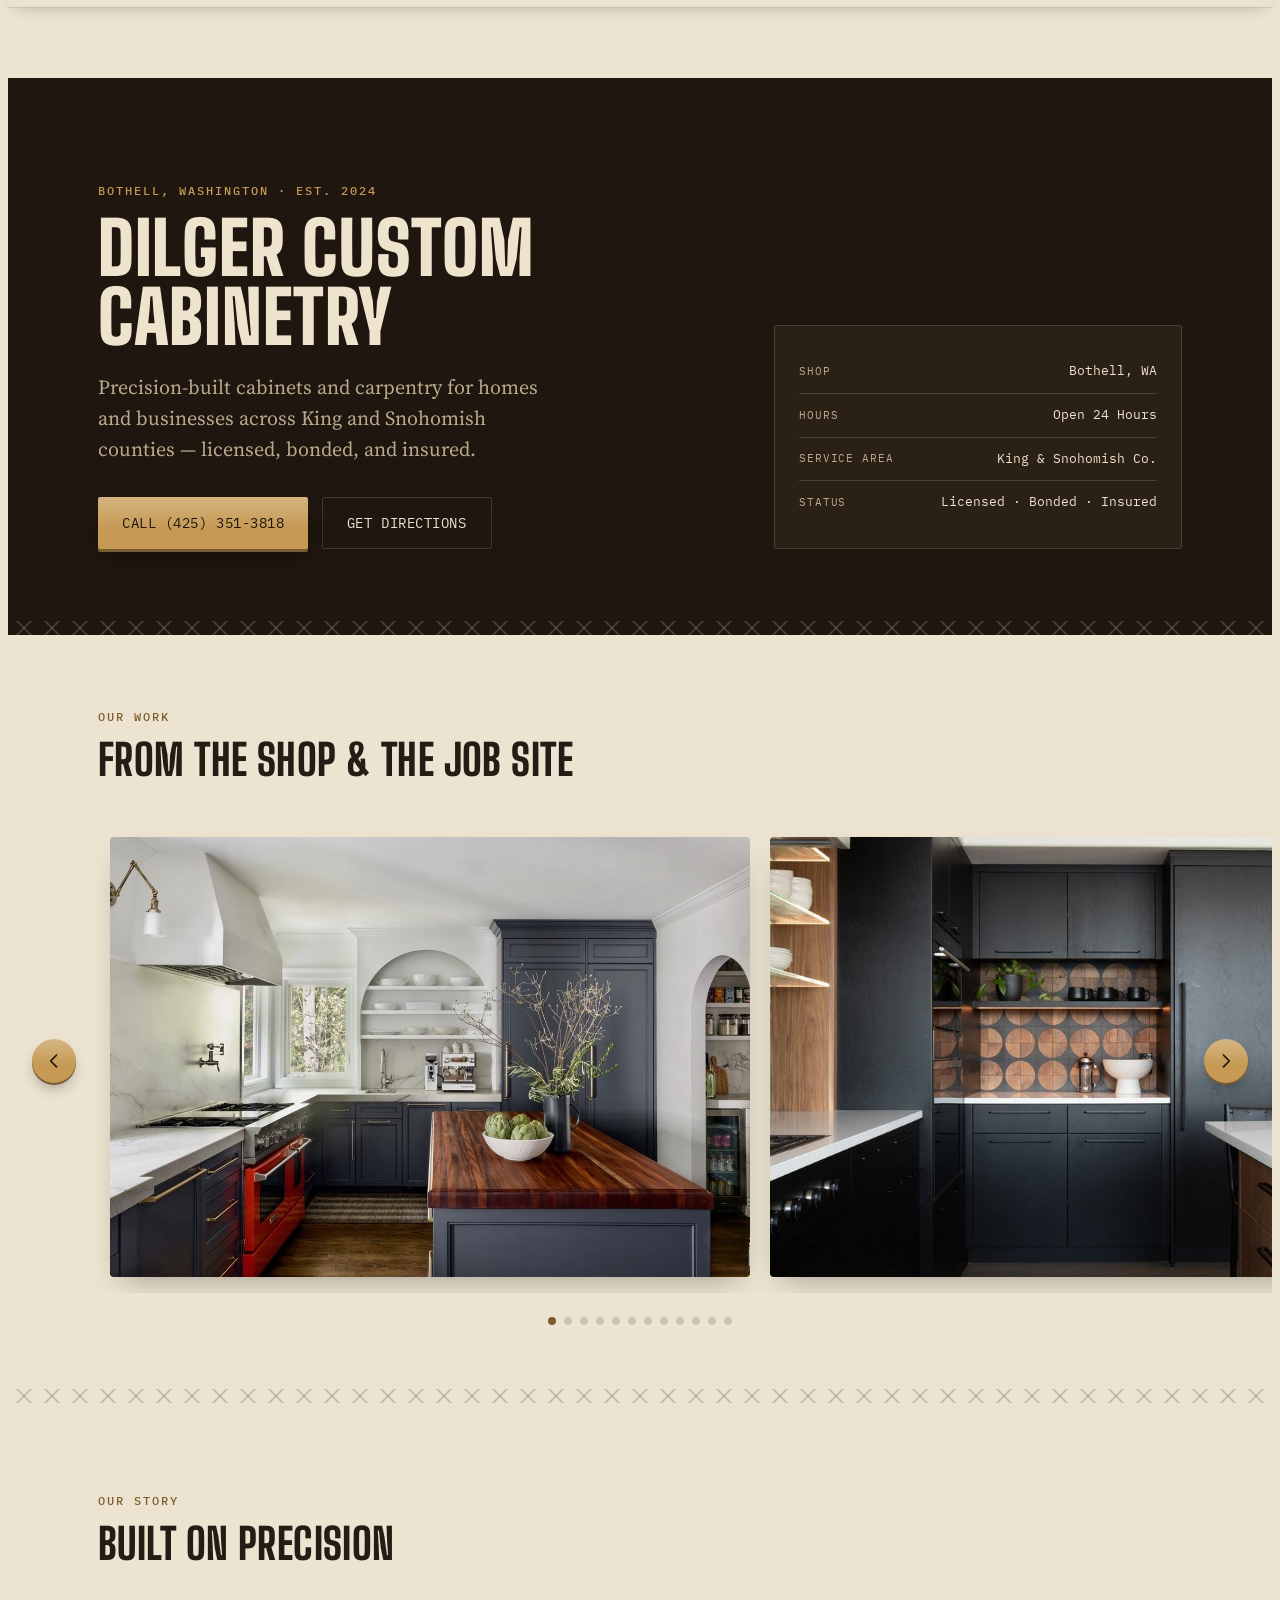
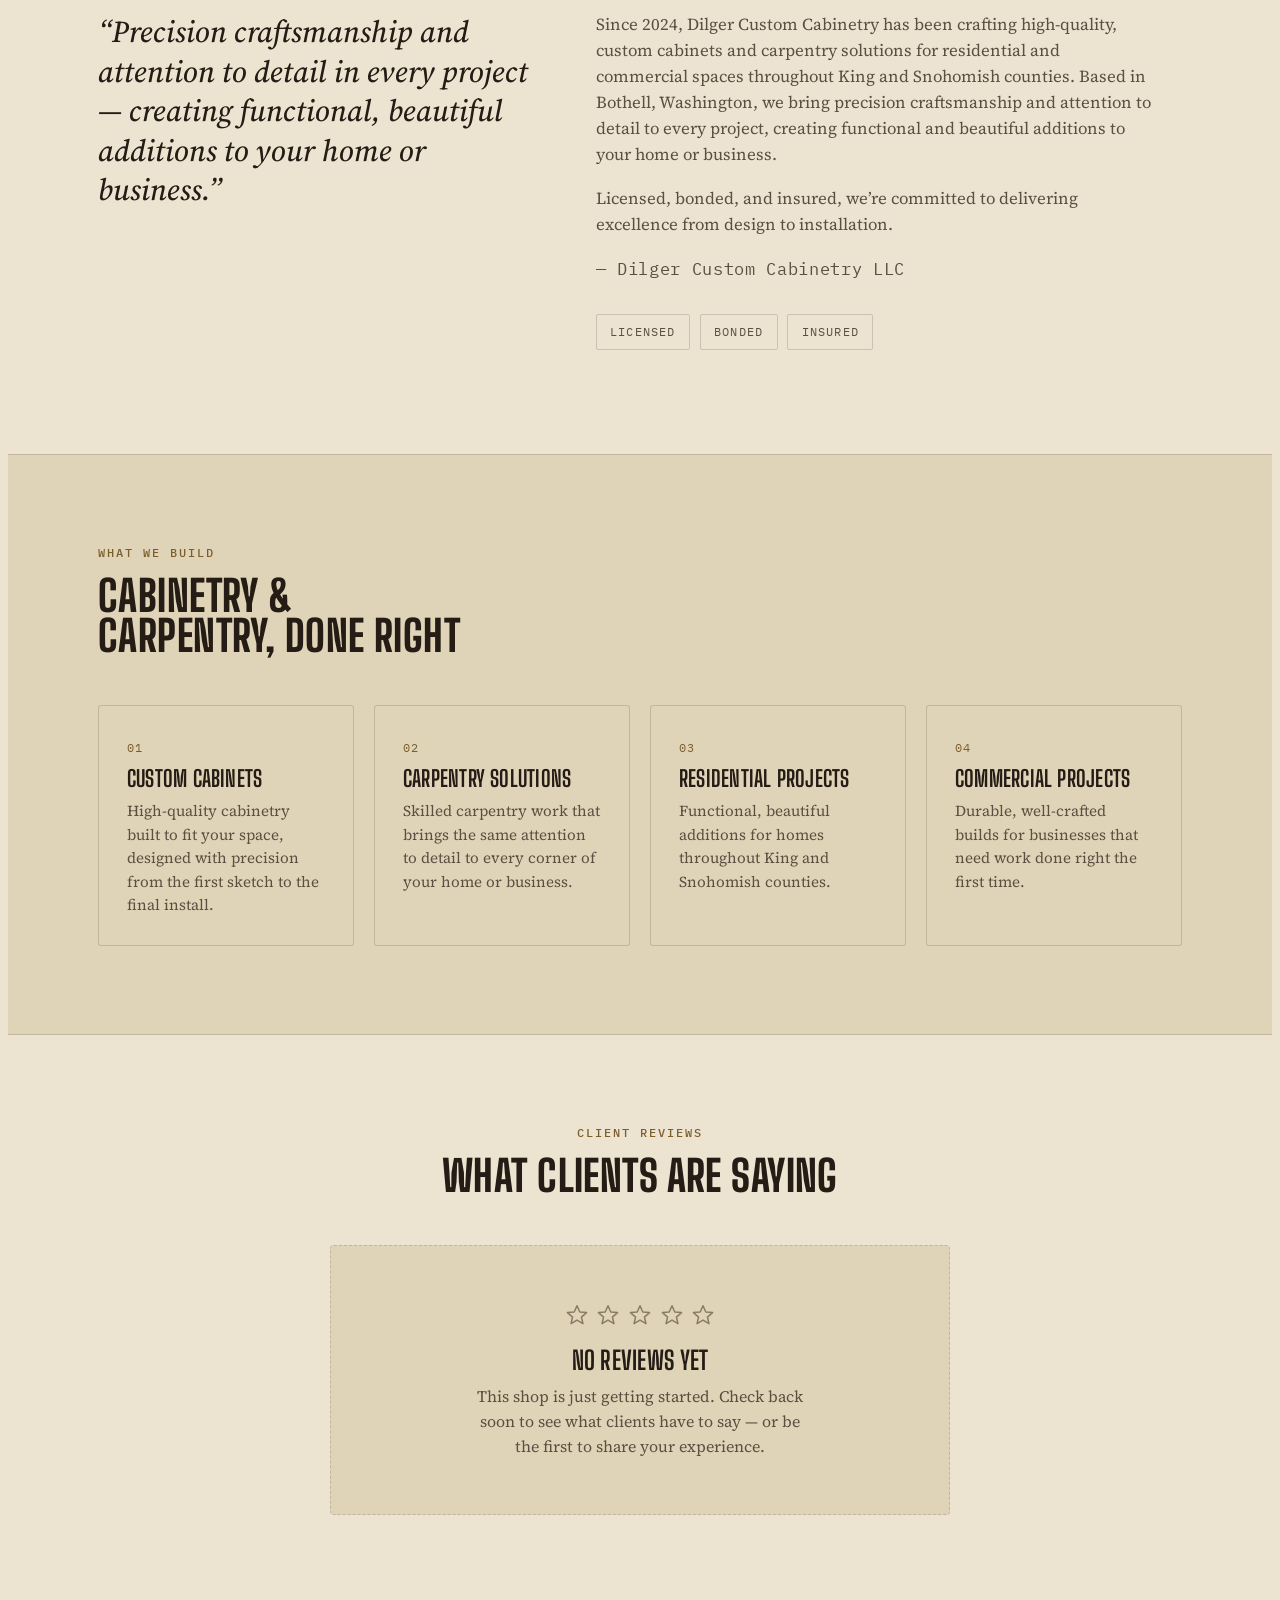
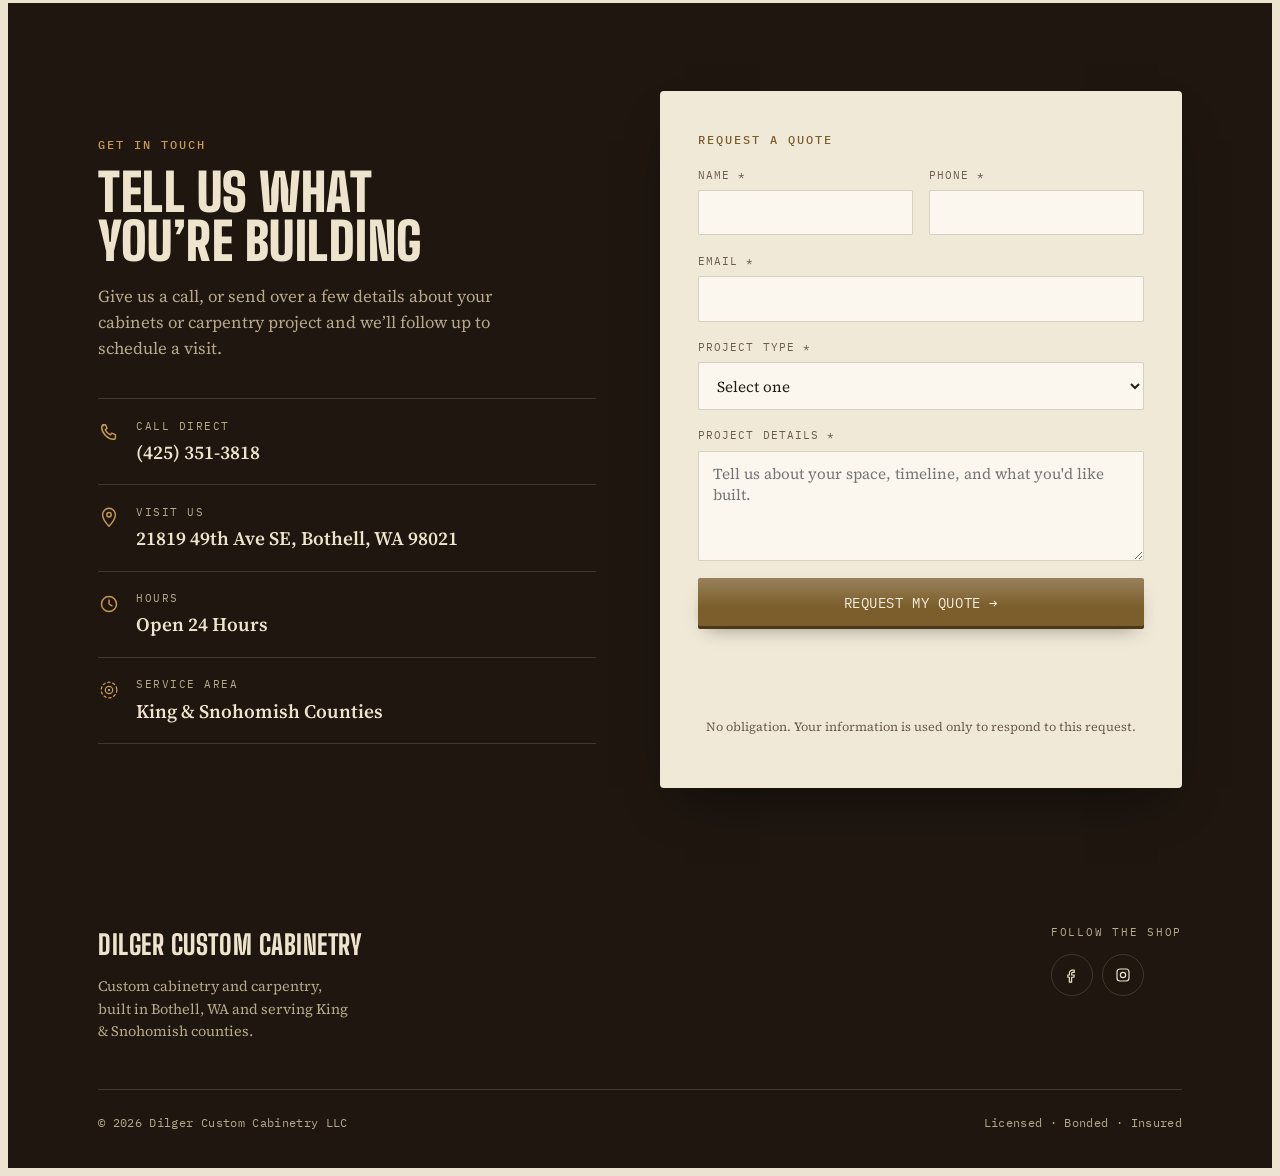
==== index.html @ 7b499e4e "Make logo background transparent, theme-aware Alpha-matted the black background out per-pixel and sp" ====
<!DOCTYPE html>
<html lang="en">
<head>
<meta charset="UTF-8">
<meta name="viewport" content="width=device-width, initial-scale=1">
<meta name="google-site-verification" content="HnnVbAbZOt5wHGxr2OQF-qLyZ9ROJRoEEosOM5yvPr0" />
<title>Dilger Custom Cabinetry</title>
<meta name="description" content="Custom cabinetry and carpentry serving King and Snohomish counties from Bothell, Washington. Licensed, bonded, and insured.">

<!-- Google tag (gtag.js) -->
<script async src="https://www.googletagmanager.com/gtag/js?id=G-DZHT3YH5XT"></script>
<script>
  window.dataLayer = window.dataLayer || [];
  function gtag(){ dataLayer.push(arguments); }
  gtag('js', new Date());
  gtag('config', 'G-DZHT3YH5XT');
</script>

<link rel="preconnect" href="https://fonts.googleapis.com">
<link rel="preconnect" href="https://fonts.gstatic.com" crossorigin>
<link rel="stylesheet" href="https://fonts.googleapis.com/css2?family=Big+Shoulders+Display:wght@500;700;800;900&family=Source+Serif+4:ital,wght@0,400;0,500;0,600;1,400&family=IBM+Plex+Mono:wght@400;500;600&display=swap">
<style>
  :root {
    --ink: #241C15;
    --ink-soft: #5B4F42;
    --ink-faint: #8A7A67;
    --paper: #ECE3D0;
    --paper-raised: #E0D4B8;
    --paper-line: rgba(36,28,21,0.16);
    --brass: #7C5E2C;
    --brass-strong: #5E4620;
    --band-bg: #1E160F;
    --band-bg-raised: #2A2015;
    --band-fg: #EEE3CC;
    --band-fg-soft: #B9A98C;
    --band-line: rgba(238,227,204,0.16);
    --band-accent: #C69A55;
    --band-accent-strong: #E0B36E;
    --focus: #C69A55;
    --shadow: 0 18px 40px -22px rgba(20,14,8,0.45);
  }

  @media (prefers-color-scheme: dark) {
    :root:not([data-theme="light"]) {
      --ink: #ECE3D0;
      --ink-soft: #C3B69E;
      --ink-faint: #8F8168;
      --paper: #171009;
      --paper-raised: #241B11;
      --paper-line: rgba(236,227,208,0.14);
      --brass: #D3A968;
      --brass-strong: #E7C083;
      --band-bg: #100B06;
      --band-bg-raised: #1D160D;
      --band-fg: #EEE3CC;
      --band-fg-soft: #A99A80;
      --band-line: rgba(238,227,204,0.14);
      --band-accent: #D3A968;
      --band-accent-strong: #E7C083;
      --shadow: 0 18px 40px -20px rgba(0,0,0,0.6);
    }
  }

  :root[data-theme="dark"] {
    --ink: #ECE3D0;
    --ink-soft: #C3B69E;
    --ink-faint: #8F8168;
    --paper: #171009;
    --paper-raised: #241B11;
    --paper-line: rgba(236,227,208,0.14);
    --brass: #D3A968;
    --brass-strong: #E7C083;
    --band-bg: #100B06;
    --band-bg-raised: #1D160D;
    --band-fg: #EEE3CC;
    --band-fg-soft: #A99A80;
    --band-line: rgba(238,227,208,0.14);
    --band-accent: #D3A968;
    --band-accent-strong: #E7C083;
    --shadow: 0 18px 40px -20px rgba(0,0,0,0.6);
  }

  * { box-sizing: border-box; }

  body {
    background: var(--paper);
    color: var(--ink);
    font-family: 'Source Serif 4', Georgia, 'Times New Roman', serif;
    line-height: 1.55;
    -webkit-font-smoothing: antialiased;
  }

  img { max-width: 100%; }

  h1, h2, h3 {
    font-family: 'Big Shoulders Display', 'Arial Narrow', sans-serif;
    text-transform: uppercase;
    letter-spacing: 0.01em;
    text-wrap: balance;
    line-height: 0.95;
    margin: 0;
    color: inherit;
  }

  a { color: inherit; }

  .mono {
    font-family: 'IBM Plex Mono', 'Courier New', monospace;
  }

  .eyebrow {
    font-family: 'IBM Plex Mono', 'Courier New', monospace;
    font-size: 0.78rem;
    font-weight: 500;
    letter-spacing: 0.16em;
    text-transform: uppercase;
    color: var(--brass);
    display: block;
    margin: 0 0 0.85rem;
  }

  .band .eyebrow { color: var(--band-accent); }

  @media (prefers-reduced-motion: no-preference) {
    html { scroll-behavior: smooth; }
  }

  html { scroll-padding-top: 84px; }

  a:focus-visible, button:focus-visible {
    outline: 2px solid var(--focus);
    outline-offset: 3px;
  }

  .wrap {
    max-width: 1180px;
    margin: 0 auto;
    padding-inline: clamp(1.25rem, 4vw, 3rem);
  }

  /* ---------- Nav ---------- */
  .site-nav {
    position: sticky;
    top: 0;
    z-index: 50;
    background: color-mix(in srgb, var(--paper) 88%, transparent);
    backdrop-filter: blur(10px);
    border-bottom: 1px solid var(--paper-line);
    box-shadow: 0 6px 16px -8px rgba(0,0,0,0.25);
  }
  @media (prefers-reduced-motion: no-preference) {
    .site-nav { transition: transform 450ms ease-out; }
  }

  .nav-row {
    display: flex;
    align-items: center;
    justify-content: space-between;
    gap: 1.5rem;
    padding-block: 0.85rem;
  }

  .brand {
    display: flex;
    align-items: center;
    line-height: 1;
    text-decoration: none;
    color: var(--ink);
  }

  .brand img {
    height: 42px;
    width: auto;
  }

  .brand .logo-light { display: block; }
  .brand .logo-dark { display: none; }

  @media (prefers-color-scheme: dark) {
    :root:not([data-theme="light"]) .brand .logo-light { display: none; }
    :root:not([data-theme="light"]) .brand .logo-dark { display: block; }
  }
  :root[data-theme="dark"] .brand .logo-light { display: none; }
  :root[data-theme="dark"] .brand .logo-dark { display: block; }

  .brand-mark {
    font-family: 'Big Shoulders Display', 'Arial Narrow', sans-serif;
    font-weight: 800;
    font-size: 1.5rem;
    letter-spacing: 0.02em;
    text-transform: uppercase;
  }

  .brand-sub {
    font-family: 'IBM Plex Mono', 'Courier New', monospace;
    font-size: 0.62rem;
    letter-spacing: 0.22em;
    text-transform: uppercase;
    color: var(--brass);
    margin-top: 0.3rem;
  }

  .nav-links {
    display: flex;
    align-items: center;
    gap: clamp(1rem, 2vw, 2rem);
    list-style: none;
    margin: 0;
    padding: 0;
  }

  .nav-links a {
    text-decoration: none;
    font-family: 'IBM Plex Mono', 'Courier New', monospace;
    font-size: 0.78rem;
    letter-spacing: 0.06em;
    text-transform: uppercase;
    color: var(--ink-soft);
    padding-block: 0.25rem;
    border-bottom: 1px solid transparent;
    transition: color 150ms ease, border-color 150ms ease;
  }

  .nav-links a:hover { color: var(--brass); border-color: var(--brass); }

  .nav-call {
    display: inline-flex;
    align-items: center;
    gap: 0.5rem;
    background-color: var(--band-accent);
    background-image: linear-gradient(180deg, rgba(255,255,255,0.28), rgba(255,255,255,0) 60%);
    text-decoration: none;
    font-family: 'IBM Plex Mono', 'Courier New', monospace;
    font-size: 0.75rem;
    letter-spacing: 0.05em;
    text-transform: uppercase;
    padding: 0.55rem 0.95rem;
    border-radius: 2px;
    white-space: nowrap;
    box-shadow: 0 2px 0 color-mix(in srgb, var(--band-accent) 60%, black), 0 5px 10px -4px rgba(0,0,0,0.4);
    transition: background-color 150ms ease, box-shadow 150ms ease, transform 150ms ease;
  }
  .nav-links a.nav-call,
  .nav-links a.nav-call:hover {
    color: #1E160F;
    border-bottom-color: transparent;
  }
  .nav-call:hover {
    background-color: color-mix(in srgb, var(--band-accent) 88%, black);
    box-shadow: 0 3px 0 color-mix(in srgb, var(--band-accent) 60%, black), 0 8px 14px -4px rgba(0,0,0,0.45);
  }
  @media (prefers-reduced-motion: no-preference) {
    .nav-call:hover { transform: translateY(-1px); }
  }
  .nav-call:active {
    background-color: color-mix(in srgb, var(--band-accent) 78%, black);
    box-shadow: 0 1px 0 color-mix(in srgb, var(--band-accent) 60%, black), 0 2px 6px -2px rgba(0,0,0,0.4);
    transform: translateY(1px);
  }

  .nav-toggle {
    display: none;
    background: none;
    border: 1px solid var(--paper-line);
    border-radius: 2px;
    width: 40px;
    height: 40px;
    align-items: center;
    justify-content: center;
    cursor: pointer;
    color: var(--ink);
    flex-shrink: 0;
  }
  .nav-toggle svg { width: 20px; height: 20px; }

  @media (max-width: 760px) {
    .nav-links { display: none; }
    .nav-toggle { display: inline-flex; }
    .nav-links.open {
      display: flex;
      flex-direction: column;
      align-items: flex-start;
      gap: 0;
      position: absolute;
      top: 100%;
      left: 0;
      right: 0;
      background: var(--paper);
      border-bottom: 1px solid var(--paper-line);
      padding: 0.5rem clamp(1.25rem, 4vw, 3rem) 1.25rem;
    }
    .nav-links.open a {
      width: 100%;
      padding-block: 0.75rem;
      border-bottom: 1px solid var(--paper-line);
    }
    .nav-links.open .nav-call { margin-top: 0.75rem; }
  }

  /* ---------- Band (dark sections) ---------- */
  .band {
    background: var(--band-bg);
    color: var(--band-fg);
  }

  /* ---------- Hero ---------- */
  .hero {
    padding-block: clamp(3.5rem, 8vw, 6.5rem) clamp(3rem, 6vw, 4.5rem);
  }

  .hero-grid {
    display: grid;
    grid-template-columns: minmax(0, 1.5fr) minmax(240px, 1fr);
    gap: clamp(2rem, 5vw, 4rem);
    align-items: end;
  }

  .hero h1 {
    font-size: clamp(2.75rem, 3.2vw + 2rem, 5.5rem);
    font-weight: 900;
    max-width: 14ch;
  }

  .hero-tagline {
    font-size: clamp(1.05rem, 0.5vw + 1rem, 1.25rem);
    color: var(--band-fg-soft);
    max-width: 46ch;
    margin: 1.25rem 0 0;
  }

  .hero-ctas {
    display: flex;
    flex-wrap: wrap;
    gap: 0.85rem;
    margin-top: 2rem;
  }

  .btn {
    display: inline-flex;
    align-items: center;
    gap: 0.6rem;
    text-decoration: none;
    font-family: 'IBM Plex Mono', 'Courier New', monospace;
    font-size: 0.85rem;
    letter-spacing: 0.04em;
    text-transform: uppercase;
    padding: 0.9rem 1.5rem;
    border-radius: 2px;
    transition: transform 150ms ease, background-color 150ms ease, color 150ms ease, border-color 150ms ease, box-shadow 150ms ease;
  }
  @media (prefers-reduced-motion: no-preference) {
    .btn:hover { transform: translateY(-2px); }
    .btn:active { transform: translateY(1px); }
  }

  .btn-primary {
    background-color: var(--band-accent);
    background-image: linear-gradient(180deg, rgba(255,255,255,0.25), rgba(255,255,255,0) 60%);
    color: #1E160F;
    box-shadow: 0 3px 0 color-mix(in srgb, var(--band-accent) 60%, black), 0 10px 20px -8px rgba(0,0,0,0.5);
  }
  .btn-primary:hover {
    background-color: var(--band-accent-strong);
    box-shadow: 0 4px 0 color-mix(in srgb, var(--band-accent-strong) 60%, black), 0 14px 26px -8px rgba(0,0,0,0.55);
  }
  .btn-primary:active {
    box-shadow: 0 1px 0 color-mix(in srgb, var(--band-accent) 60%, black), 0 4px 10px -4px rgba(0,0,0,0.45);
  }

  .btn-ghost {
    border: 1px solid var(--band-line);
    color: var(--band-fg);
    background-color: transparent;
    box-shadow: 0 2px 8px -4px rgba(0,0,0,0.3);
  }
  .btn-ghost:hover {
    border-color: var(--band-accent);
    color: var(--band-accent-strong);
    background-color: color-mix(in srgb, var(--band-accent) 12%, transparent);
    box-shadow: 0 6px 16px -6px rgba(0,0,0,0.4);
  }
  .btn-ghost:active { box-shadow: 0 2px 6px -3px rgba(0,0,0,0.35); }

  .hero-card {
    border: 1px solid var(--band-line);
    border-radius: 3px;
    padding: 1.5rem;
    background: var(--band-bg-raised);
  }

  .spec-row {
    display: flex;
    justify-content: space-between;
    gap: 1rem;
    padding-block: 0.7rem;
    border-bottom: 1px solid var(--band-line);
    font-family: 'IBM Plex Mono', 'Courier New', monospace;
    font-size: 0.82rem;
  }
  .spec-row:last-child { border-bottom: none; }
  .spec-label {
    color: var(--band-fg-soft);
    letter-spacing: 0.08em;
    text-transform: uppercase;
    font-size: 0.7rem;
    flex-shrink: 0;
    padding-top: 0.1rem;
  }
  .spec-value { text-align: right; color: var(--band-fg); }
  .spec-value a { text-decoration: none; }
  .spec-value a:hover { color: var(--band-accent); }

  /* ---------- Joinery divider ---------- */
  .joinery {
    height: 14px;
    background-image:
      linear-gradient(135deg, transparent 47%, var(--paper-line) 47% 53%, transparent 53%),
      linear-gradient(45deg, transparent 47%, var(--paper-line) 47% 53%, transparent 53%);
    background-size: 28px 28px;
    background-repeat: repeat-x;
    background-position: center;
  }
  .band + .joinery, .joinery.on-band {
    background-image:
      linear-gradient(135deg, transparent 47%, var(--band-line) 47% 53%, transparent 53%),
      linear-gradient(45deg, transparent 47%, var(--band-line) 47% 53%, transparent 53%);
    background-color: var(--band-bg);
  }

  /* ---------- Section shell ---------- */
  section { padding-block: clamp(3.5rem, 7vw, 5.5rem); }

  .section-head {
    max-width: 60ch;
    margin-bottom: clamp(2rem, 4vw, 3rem);
  }

  .section-head h2 {
    font-size: clamp(2rem, 1.6vw + 1.4rem, 3rem);
    font-weight: 800;
  }

  [data-reveal] { opacity: 1; }
  @media (prefers-reduced-motion: no-preference) {
    [data-reveal] {
      opacity: 0;
      transform: translateY(14px);
      transition: opacity 600ms ease, transform 600ms ease;
    }
    [data-reveal].is-visible { opacity: 1; transform: translateY(0); }
  }

  /* ---------- Gallery Carousel ---------- */
  .gallery-section { padding-block: clamp(3rem, 6vw, 4.5rem) clamp(2.5rem, 5vw, 4rem); }

  .gallery-carousel {
    position: relative;
    margin-top: clamp(1.5rem, 3vw, 2.5rem);
  }

  .gallery-track {
    display: flex;
    gap: 1.25rem;
    overflow-x: auto;
    scroll-snap-type: x mandatory;
    padding: 0.5rem clamp(1.25rem, 8vw, 12vw) 1rem;
    scrollbar-width: none;
    -ms-overflow-style: none;
  }
  .gallery-track::-webkit-scrollbar { display: none; }

  .gallery-slide {
    flex: 0 0 min(640px, 82vw);
    scroll-snap-align: center;
    margin: 0;
    border-radius: 4px;
    overflow: hidden;
    position: relative;
    background: var(--paper-raised);
    box-shadow: 0 14px 30px -14px rgba(0,0,0,0.35);
  }

  .gallery-slide img {
    display: block;
    width: 100%;
    height: min(64vw, 440px);
    object-fit: cover;
  }

  .gallery-slide figcaption {
    position: absolute;
    left: 0;
    right: 0;
    bottom: 0;
    padding: 2.5rem 1.25rem 0.9rem;
    background: linear-gradient(180deg, transparent, rgba(20,14,8,0.82) 70%);
    color: #EEE3CC;
    font-family: 'IBM Plex Mono', 'Courier New', monospace;
    font-size: 0.78rem;
    letter-spacing: 0.03em;
  }

  .gallery-arrow {
    position: absolute;
    top: 50%;
    transform: translateY(-50%);
    z-index: 5;
    width: 44px;
    height: 44px;
    border-radius: 50%;
    border: none;
    background-color: var(--band-accent);
    background-image: linear-gradient(180deg, rgba(255,255,255,0.28), rgba(255,255,255,0) 60%);
    color: #1E160F;
    display: flex;
    align-items: center;
    justify-content: center;
    cursor: pointer;
    box-shadow: 0 2px 0 color-mix(in srgb, var(--band-accent) 60%, black), 0 8px 16px -6px rgba(0,0,0,0.45);
    transition: background-color 150ms ease, box-shadow 150ms ease, transform 150ms ease;
  }
  .gallery-arrow:hover { background-color: color-mix(in srgb, var(--band-accent) 88%, black); }
  .gallery-arrow:active { transform: translateY(-50%) translateY(1px); }
  .gallery-arrow svg { width: 20px; height: 20px; }
  .gallery-prev { left: clamp(0.25rem, 3vw, 1.5rem); }
  .gallery-next { right: clamp(0.25rem, 3vw, 1.5rem); }

  @media (max-width: 640px) {
    .gallery-arrow { display: none; }
  }

  .gallery-dots {
    display: flex;
    justify-content: center;
    gap: 0.5rem;
    margin-top: 1.5rem;
  }
  .gallery-dots button {
    width: 8px;
    height: 8px;
    border-radius: 50%;
    border: none;
    padding: 0;
    background: var(--paper-line);
    cursor: pointer;
  }
  .gallery-dots button.is-active { background: var(--brass); }

  /* ---------- About ---------- */
  .about-grid {
    display: grid;
    grid-template-columns: minmax(0, 0.85fr) minmax(0, 1.15fr);
    gap: clamp(2rem, 5vw, 4rem);
  }

  .about-lede {
    font-size: clamp(1.4rem, 1vw + 1.1rem, 1.9rem);
    font-family: 'Source Serif 4', Georgia, serif;
    font-style: italic;
    font-weight: 500;
    line-height: 1.3;
    color: var(--ink);
    margin: 0;
  }

  .about-body p {
    font-size: 1.05rem;
    color: var(--ink-soft);
    max-width: 62ch;
    margin: 0 0 1.1rem;
  }

  .about-sign {
    font-family: 'IBM Plex Mono', 'Courier New', monospace;
    font-size: 0.8rem;
    letter-spacing: 0.04em;
    color: var(--brass);
    margin-top: 1.5rem;
  }

  .credentials {
    display: flex;
    flex-wrap: wrap;
    gap: 0.6rem;
    margin-top: 2rem;
    list-style: none;
    padding: 0;
  }
  .credentials li {
    font-family: 'IBM Plex Mono', 'Courier New', monospace;
    font-size: 0.72rem;
    letter-spacing: 0.1em;
    text-transform: uppercase;
    border: 1px solid var(--paper-line);
    color: var(--ink-soft);
    padding: 0.5rem 0.85rem;
    border-radius: 2px;
  }

  /* ---------- Services ---------- */
  .services-grid {
    display: grid;
    grid-template-columns: repeat(auto-fit, minmax(230px, 1fr));
    gap: 1.25rem;
  }

  .service-card {
    background: var(--paper-raised);
    border: 1px solid var(--paper-line);
    border-radius: 3px;
    padding: 1.75rem;
  }

  .service-num {
    font-family: 'IBM Plex Mono', 'Courier New', monospace;
    font-size: 0.72rem;
    color: var(--brass);
    letter-spacing: 0.08em;
  }

  .service-card h3 {
    font-size: 1.4rem;
    font-weight: 700;
    margin-top: 0.6rem;
  }

  .service-card p {
    font-size: 0.95rem;
    color: var(--ink-soft);
    margin: 0.6rem 0 0;
  }

  /* ---------- Reviews ---------- */
  .reviews-empty {
    background: var(--paper-raised);
    border: 1px dashed var(--paper-line);
    border-radius: 4px;
    padding: clamp(2.25rem, 5vw, 3.5rem);
    text-align: center;
    max-width: 620px;
    margin: 0 auto;
  }

  .stars {
    display: flex;
    justify-content: center;
    gap: 0.35rem;
    margin-bottom: 1.25rem;
  }
  .stars svg {
    width: 26px;
    height: 26px;
    fill: none;
    stroke: var(--ink-faint);
    stroke-width: 1.4;
  }

  .reviews-empty h3 {
    font-size: 1.6rem;
    font-weight: 700;
  }

  .reviews-empty p {
    color: var(--ink-soft);
    max-width: 42ch;
    margin: 0.75rem auto 0;
  }

  /* ---------- Contact / Quote ---------- */
  .quote-grid {
    display: grid;
    grid-template-columns: minmax(0, 1fr) minmax(320px, 1.05fr);
    gap: clamp(2.5rem, 5vw, 4.5rem);
    align-items: center;
  }

  .quote-heading {
    font-size: clamp(2.25rem, 1.8vw + 1.8rem, 3.75rem);
    font-weight: 900;
    max-width: 16ch;
  }

  .quote-sub {
    color: var(--band-fg-soft);
    font-size: 1.05rem;
    max-width: 46ch;
    margin: 1.1rem 0 0;
  }

  .quote-rows {
    margin-top: 2.25rem;
    border-top: 1px solid var(--band-line);
  }

  .quote-row {
    display: flex;
    align-items: flex-start;
    gap: 1rem;
    padding-block: 1.15rem;
    border-bottom: 1px solid var(--band-line);
  }

  .quote-row svg {
    width: 22px;
    height: 22px;
    flex-shrink: 0;
    margin-top: 0.2rem;
    stroke: var(--band-accent);
    fill: none;
  }

  .quote-row-label {
    display: block;
    font-family: 'IBM Plex Mono', 'Courier New', monospace;
    font-size: 0.68rem;
    letter-spacing: 0.14em;
    text-transform: uppercase;
    color: var(--band-fg-soft);
    margin-bottom: 0.35rem;
  }

  .quote-row-value {
    font-family: 'Source Serif 4', Georgia, serif;
    font-weight: 600;
    font-size: 1.2rem;
    color: var(--band-fg);
    line-height: 1.35;
  }
  .quote-row-value a {
    color: inherit;
    text-decoration: none;
    border-bottom: 1px solid transparent;
  }
  .quote-row-value a:hover { border-color: var(--band-accent); }

  /* Deliberately fixed light card, constant in both themes for contrast against the dark band */
  .quote-card {
    --quote-bg: #F1E9D8;
    --quote-fg: #241C15;
    --quote-muted: #6B5D4B;
    --quote-border: rgba(36,28,21,0.18);
    --quote-field-bg: #FBF7EE;
    --quote-accent: #7C5E2C;
    --quote-accent-strong: #5E4620;
    background: var(--quote-bg);
    color: var(--quote-fg);
    border-radius: 4px;
    padding: clamp(1.75rem, 3vw, 2.5rem);
    box-shadow: 0 24px 50px -24px rgba(0,0,0,0.55);
  }

  .quote-card .eyebrow { color: var(--quote-accent); margin-bottom: 1.1rem; }

  .quote-form {
    display: flex;
    flex-direction: column;
    gap: 1.1rem;
  }

  .quote-form-grid {
    display: grid;
    grid-template-columns: 1fr 1fr;
    gap: 1rem;
  }

  .quote-field {
    display: flex;
    flex-direction: column;
    gap: 0.4rem;
  }

  .quote-field label {
    font-family: 'IBM Plex Mono', 'Courier New', monospace;
    font-size: 0.68rem;
    letter-spacing: 0.1em;
    text-transform: uppercase;
    color: var(--quote-muted);
  }

  .quote-field input,
  .quote-field select,
  .quote-field textarea {
    font-family: 'Source Serif 4', Georgia, serif;
    font-size: 0.95rem;
    color: var(--quote-fg);
    background: var(--quote-field-bg);
    border: 1px solid var(--quote-border);
    border-radius: 2px;
    padding: 0.7rem 0.85rem;
    width: 100%;
  }
  .quote-field textarea { resize: vertical; min-height: 110px; }
  .quote-field input:focus,
  .quote-field select:focus,
  .quote-field textarea:focus {
    outline: 2px solid var(--quote-accent);
    outline-offset: 1px;
    border-color: var(--quote-accent);
  }

  .quote-submit {
    width: 100%;
    justify-content: center;
    background-color: var(--quote-accent);
    background-image: linear-gradient(180deg, rgba(255,255,255,0.22), rgba(255,255,255,0) 60%);
    color: #F6EFE0;
    border: none;
    cursor: pointer;
    font-size: 0.9rem;
    box-shadow: 0 3px 0 color-mix(in srgb, var(--quote-accent) 60%, black), 0 10px 20px -8px rgba(0,0,0,0.4);
    transition: transform 150ms ease, background-color 150ms ease, box-shadow 150ms ease;
  }
  .quote-submit:hover {
    background-color: var(--quote-accent-strong);
    box-shadow: 0 4px 0 color-mix(in srgb, var(--quote-accent-strong) 60%, black), 0 14px 24px -8px rgba(0,0,0,0.45);
  }
  @media (prefers-reduced-motion: no-preference) {
    .quote-submit:hover { transform: translateY(-2px); }
    .quote-submit:active { transform: translateY(1px); }
  }
  .quote-submit:active {
    box-shadow: 0 1px 0 color-mix(in srgb, var(--quote-accent) 60%, black), 0 4px 10px -4px rgba(0,0,0,0.35);
  }

  .quote-disclaimer {
    font-size: 0.78rem;
    color: var(--quote-muted);
    text-align: center;
    margin-top: 0.9rem;
  }

  .quote-status {
    font-size: 0.85rem;
    color: var(--quote-accent-strong);
    text-align: center;
    margin-top: 0.75rem;
    min-height: 1.2em;
  }

  @media (max-width: 520px) {
    .quote-form-grid { grid-template-columns: 1fr; }
  }

  /* ---------- Footer ---------- */
  footer.band { padding-block: 3rem 2.25rem; }

  .footer-top {
    display: flex;
    flex-wrap: wrap;
    justify-content: space-between;
    align-items: flex-start;
    gap: 2rem;
    padding-bottom: 2rem;
    border-bottom: 1px solid var(--band-line);
  }

  .footer-brand .brand-mark { color: var(--band-fg); font-size: 1.7rem; }
  .footer-tagline {
    color: var(--band-fg-soft);
    font-size: 0.9rem;
    max-width: 32ch;
    margin-top: 0.6rem;
  }

  .social-block { text-align: right; }
  .social-label {
    display: block;
    font-family: 'IBM Plex Mono', 'Courier New', monospace;
    font-size: 0.68rem;
    letter-spacing: 0.16em;
    text-transform: uppercase;
    color: var(--band-fg-soft);
    margin-bottom: 0.85rem;
  }

  .social-links {
    display: flex;
    gap: 0.6rem;
    list-style: none;
    margin: 0;
    padding: 0;
  }

  .social-links a {
    display: flex;
    align-items: center;
    justify-content: center;
    width: 42px;
    height: 42px;
    border: 1px solid var(--band-line);
    border-radius: 50%;
    color: var(--band-fg);
    text-decoration: none;
    transition: border-color 150ms ease, color 150ms ease;
  }
  .social-links a:hover { border-color: var(--band-accent); color: var(--band-accent-strong); }
  .social-links svg { width: 18px; height: 18px; }

  .footer-bottom {
    display: flex;
    flex-wrap: wrap;
    justify-content: space-between;
    gap: 0.75rem;
    padding-top: 1.5rem;
    font-family: 'IBM Plex Mono', 'Courier New', monospace;
    font-size: 0.72rem;
    letter-spacing: 0.03em;
    color: var(--band-fg-soft);
  }

  @media (max-width: 700px) {
    .hero-grid, .about-grid, .quote-grid { grid-template-columns: 1fr; }
    .hero-grid { align-items: start; }
    .footer-top { flex-direction: column; }
    .social-block { text-align: left; }
  }
</style>
</head>
<body>

<svg width="0" height="0" style="position:absolute" aria-hidden="true">
  <symbol id="star" viewBox="0 0 24 24">
    <path d="M12 3.5l2.6 5.7 6.2.6-4.7 4.1 1.4 6.1-5.5-3.3-5.5 3.3 1.4-6.1-4.7-4.1 6.2-.6z" stroke-linejoin="round"/>
  </symbol>
  <symbol id="icon-menu" viewBox="0 0 24 24" fill="none" stroke="currentColor" stroke-width="1.8" stroke-linecap="round">
    <path d="M3 6h18M3 12h18M3 18h18"/>
  </symbol>
  <symbol id="icon-close" viewBox="0 0 24 24" fill="none" stroke="currentColor" stroke-width="1.8" stroke-linecap="round">
    <path d="M5 5l14 14M19 5L5 19"/>
  </symbol>
  <symbol id="icon-arrow-left" viewBox="0 0 24 24" fill="none" stroke="currentColor" stroke-width="2" stroke-linecap="round" stroke-linejoin="round">
    <path d="M15 5l-7 7 7 7"/>
  </symbol>
  <symbol id="icon-arrow-right" viewBox="0 0 24 24" fill="none" stroke="currentColor" stroke-width="2" stroke-linecap="round" stroke-linejoin="round">
    <path d="M9 5l7 7-7 7"/>
  </symbol>
  <symbol id="icon-phone" viewBox="0 0 24 24" fill="none" stroke-linecap="round" stroke-linejoin="round" stroke-width="1.6">
    <path d="M5 4h3.2l1.6 4-2 1.6a11.5 11.5 0 0 0 5.6 5.6l1.6-2 4 1.6V18c0 1.1-.9 2-2 2C10.4 19.6 4.4 13.6 4 7c-.1-1.1.8-2 2-2z"/>
  </symbol>
  <symbol id="icon-pin" viewBox="0 0 24 24" fill="none" stroke-linecap="round" stroke-linejoin="round" stroke-width="1.6">
    <path d="M12 21s7-7.4 7-12.6A7 7 0 0 0 5 8.4C5 13.6 12 21 12 21z"/>
    <circle cx="12" cy="8.4" r="2.4"/>
  </symbol>
  <symbol id="icon-clock" viewBox="0 0 24 24" fill="none" stroke-linecap="round" stroke-linejoin="round" stroke-width="1.6">
    <circle cx="12" cy="12" r="8.2"/>
    <path d="M12 7.5V12l3.2 2"/>
  </symbol>
  <symbol id="icon-area" viewBox="0 0 24 24" fill="none" stroke-linecap="round" stroke-linejoin="round" stroke-width="1.4">
    <circle cx="12" cy="12" r="8.5" stroke-dasharray="2.5 3"/>
    <circle cx="12" cy="12" r="4"/>
    <circle cx="12" cy="12" r="1" fill="currentColor" stroke="none"/>
  </symbol>
</svg>

<nav class="site-nav">
  <div class="wrap nav-row">
    <a class="brand" href="#home">
      <img class="logo-light" src="images/logo-light.png" alt="Dilger Custom Cabinetry" width="1249" height="420">
      <img class="logo-dark" src="images/logo-dark.png" alt="Dilger Custom Cabinetry" width="1249" height="420">
    </a>
    <ul class="nav-links" id="navLinks">
      <li><a href="#home">Home</a></li>
      <li><a href="#about">About</a></li>
      <li><a href="#services">Services</a></li>
      <li><a href="#work">Our Work</a></li>
      <li><a href="#reviews">Reviews</a></li>
      <li><a href="#contact">Contact</a></li>
      <li><a class="nav-call" href="tel:+14253513818" data-call-label="header_phone_button">Call (425) 351-3818</a></li>
    </ul>
    <button class="nav-toggle" id="navToggle" aria-label="Toggle menu" aria-expanded="false" aria-controls="navLinks">
      <svg><use href="#icon-menu" id="navToggleIcon"/></svg>
    </button>
  </div>
</nav>

<main>

  <section class="hero band" id="home">
    <div class="wrap hero-grid">
      <div>
        <span class="eyebrow">Bothell, Washington &middot; Est. 2024</span>
        <h1>Dilger Custom Cabinetry</h1>
        <p class="hero-tagline">Precision-built cabinets and carpentry for homes and businesses across King and Snohomish counties &mdash; licensed, bonded, and insured.</p>
        <div class="hero-ctas">
          <a class="btn btn-primary" href="tel:+14253513818" data-call-label="hero_phone_button">Call (425) 351-3818</a>
          <a class="btn btn-ghost" href="https://www.google.com/maps/search/?api=1&query=21819+49th+Ave+SE%2C+Bothell%2C+WA+98021" target="_blank" rel="noopener">Get Directions</a>
        </div>
      </div>
      <div class="hero-card">
        <div class="spec-row">
          <span class="spec-label">Shop</span>
          <span class="spec-value">Bothell, WA</span>
        </div>
        <div class="spec-row">
          <span class="spec-label">Hours</span>
          <span class="spec-value">Open 24 Hours</span>
        </div>
        <div class="spec-row">
          <span class="spec-label">Service Area</span>
          <span class="spec-value">King &amp; Snohomish Co.</span>
        </div>
        <div class="spec-row">
          <span class="spec-label">Status</span>
          <span class="spec-value">Licensed &middot; Bonded &middot; Insured</span>
        </div>
      </div>
    </div>
  </section>
  <div class="joinery on-band" aria-hidden="true"></div>

  <section class="gallery-section" id="work">
    <div class="wrap">
      <div class="section-head" data-reveal>
        <span class="eyebrow">Our Work</span>
        <h2>From The Shop &amp; The Job Site</h2>
      </div>
    </div>
    <div class="gallery-carousel" data-reveal>
      <button class="gallery-arrow gallery-prev" aria-label="Previous photo">
        <svg><use href="#icon-arrow-left"/></svg>
      </button>
      <div class="gallery-track" id="galleryTrack" tabindex="0" aria-label="Project photo gallery, scrollable">
        <figure class="gallery-slide">
          <img src="images/gallery/kitchen-navy-red-range.jpg" alt="Finished navy blue kitchen cabinetry with a red range, marble backsplash, and walnut butcher block island" width="1280" height="832" loading="lazy">
        </figure>
        <figure class="gallery-slide">
          <img src="images/gallery/kitchen-modern-black-walnut.jpg" alt="Modern matte black kitchen cabinetry with warm walnut wood accents and a circular tile backsplash" width="853" height="1280" loading="lazy">
        </figure>
        <figure class="gallery-slide">
          <img src="images/gallery/kitchen-oak-stone-backsplash.jpg" alt="Bright kitchen with light oak cabinetry and a full-height stone slab backsplash" width="1600" height="2133" loading="lazy">
        </figure>
        <figure class="gallery-slide">
          <img src="images/gallery/bathroom-spa-vanity.jpg" alt="Spa-style bathroom with a floating white vanity, oak tall cabinetry, and gray tile" width="1600" height="2133" loading="lazy">
        </figure>
        <figure class="gallery-slide">
          <img src="images/gallery/mudroom-sage-cabinet.jpg" alt="Sage green mudroom cabinet with open shelving, a butcher block bench top, and coat hooks" width="1600" height="1200" loading="lazy">
        </figure>
        <figure class="gallery-slide">
          <img src="images/gallery/mudroom-bench-hooks.jpg" alt="Built-in mudroom bench with wood coat hooks and a tall oak storage cabinet" width="1600" height="1200" loading="lazy">
        </figure>
        <figure class="gallery-slide">
          <img src="images/gallery/built-in-shelving-fireplace.jpg" alt="White built-in shelving and cabinetry beside a brick fireplace" width="1600" height="2133" loading="lazy">
        </figure>
        <figure class="gallery-slide">
          <img src="images/gallery/built-in-bench-seating.jpg" alt="Built-in navy blue L-shaped bench seating along two walls with a window above" width="1600" height="1200" loading="lazy">
        </figure>
        <figure class="gallery-slide">
          <img src="images/gallery/built-in-shelving-styled.jpg" alt="White built-in shelving styled with books, glassware, and bottles under integrated lighting" width="1600" height="2133" loading="lazy">
        </figure>
        <figure class="gallery-slide">
          <img src="images/gallery/laundry-utility-cabinets.jpg" alt="Tall oak pantry cabinets and a built-in fold-down counter in a laundry and utility room" width="1600" height="1200" loading="lazy">
        </figure>
        <figure class="gallery-slide">
          <img src="images/gallery/shop-oak-cabinet.jpg" alt="Unfinished oak cabinet on a workbench in the shop, surrounded by woodworking tools and clamps" width="1600" height="1200" loading="lazy">
        </figure>
        <figure class="gallery-slide">
          <img src="images/gallery/cabinet-joinery-detail.jpg" alt="Close-up of custom cabinet joinery, hinges, and internal dividers during construction" width="1600" height="2133" loading="lazy">
        </figure>
      </div>
      <button class="gallery-arrow gallery-next" aria-label="Next photo">
        <svg><use href="#icon-arrow-right"/></svg>
      </button>
    </div>
    <div class="gallery-dots" id="galleryDots"></div>
  </section>

  <div class="joinery" aria-hidden="true"></div>

  <section id="about">
    <div class="wrap">
      <div class="section-head" data-reveal>
        <span class="eyebrow">Our Story</span>
        <h2>Built On Precision</h2>
      </div>
      <div class="about-grid">
        <p class="about-lede" data-reveal>&ldquo;Precision craftsmanship and attention to detail in every project &mdash; creating functional, beautiful additions to your home or business.&rdquo;</p>
        <div class="about-body" data-reveal>
          <p>Since 2024, Dilger Custom Cabinetry has been crafting high-quality, custom cabinets and carpentry solutions for residential and commercial spaces throughout King and Snohomish counties. Based in Bothell, Washington, we bring precision craftsmanship and attention to detail to every project, creating functional and beautiful additions to your home or business.</p>
          <p>Licensed, bonded, and insured, we&rsquo;re committed to delivering excellence from design to installation.</p>
          <p class="about-sign">&mdash; Dilger Custom Cabinetry LLC</p>
          <ul class="credentials">
            <li>Licensed</li>
            <li>Bonded</li>
            <li>Insured</li>
          </ul>
        </div>
      </div>
    </div>
  </section>

  <section id="services" style="background:var(--paper-raised); border-top:1px solid var(--paper-line); border-bottom:1px solid var(--paper-line);">
    <div class="wrap">
      <div class="section-head" data-reveal>
        <span class="eyebrow">What We Build</span>
        <h2>Cabinetry &amp; Carpentry, Done Right</h2>
      </div>
      <div class="services-grid" data-reveal>
        <div class="service-card">
          <span class="service-num">01</span>
          <h3>Custom Cabinets</h3>
          <p>High-quality cabinetry built to fit your space, designed with precision from the first sketch to the final install.</p>
        </div>
        <div class="service-card">
          <span class="service-num">02</span>
          <h3>Carpentry Solutions</h3>
          <p>Skilled carpentry work that brings the same attention to detail to every corner of your home or business.</p>
        </div>
        <div class="service-card">
          <span class="service-num">03</span>
          <h3>Residential Projects</h3>
          <p>Functional, beautiful additions for homes throughout King and Snohomish counties.</p>
        </div>
        <div class="service-card">
          <span class="service-num">04</span>
          <h3>Commercial Projects</h3>
          <p>Durable, well-crafted builds for businesses that need work done right the first time.</p>
        </div>
      </div>
    </div>
  </section>

  <section id="reviews">
    <div class="wrap">
      <div class="section-head" style="margin-inline:auto; text-align:center;" data-reveal>
        <span class="eyebrow">Client Reviews</span>
        <h2>What Clients Are Saying</h2>
      </div>
      <div class="reviews-empty" data-reveal>
        <div class="stars" aria-hidden="true">
          <svg><use href="#star"/></svg>
          <svg><use href="#star"/></svg>
          <svg><use href="#star"/></svg>
          <svg><use href="#star"/></svg>
          <svg><use href="#star"/></svg>
        </div>
        <h3>No reviews yet</h3>
        <p>This shop is just getting started. Check back soon to see what clients have to say &mdash; or be the first to share your experience.</p>
      </div>
      <!-- Future: replace .reviews-empty with a review list + rating summary once reviews are collected. -->
    </div>
  </section>

  <section id="contact" class="band">
    <div class="wrap quote-grid">
      <div>
        <span class="eyebrow">Get In Touch</span>
        <h2 class="quote-heading">Tell Us What You&rsquo;re Building</h2>
        <p class="quote-sub">Give us a call, or send over a few details about your cabinets or carpentry project and we&rsquo;ll follow up to schedule a visit.</p>

        <div class="quote-rows">
          <div class="quote-row">
            <svg><use href="#icon-phone"/></svg>
            <div>
              <span class="quote-row-label">Call Direct</span>
              <span class="quote-row-value"><a href="tel:+14253513818" data-call-label="contact_phone_button">(425) 351-3818</a></span>
            </div>
          </div>
          <div class="quote-row">
            <svg><use href="#icon-pin"/></svg>
            <div>
              <span class="quote-row-label">Visit Us</span>
              <span class="quote-row-value"><a href="https://www.google.com/maps/search/?api=1&query=21819+49th+Ave+SE%2C+Bothell%2C+WA+98021" target="_blank" rel="noopener">21819 49th Ave SE, Bothell, WA 98021</a></span>
            </div>
          </div>
          <div class="quote-row">
            <svg><use href="#icon-clock"/></svg>
            <div>
              <span class="quote-row-label">Hours</span>
              <span class="quote-row-value">Open 24 Hours</span>
            </div>
          </div>
          <div class="quote-row">
            <svg><use href="#icon-area"/></svg>
            <div>
              <span class="quote-row-label">Service Area</span>
              <span class="quote-row-value">King &amp; Snohomish Counties</span>
            </div>
          </div>
        </div>
      </div>

      <div class="quote-card">
        <span class="eyebrow">Request A Quote</span>
        <form class="quote-form" id="quoteForm">
          <div class="quote-form-grid">
            <div class="quote-field">
              <label for="qName">Name *</label>
              <input type="text" id="qName" name="name" required>
            </div>
            <div class="quote-field">
              <label for="qPhone">Phone *</label>
              <input type="tel" id="qPhone" name="phone" required>
            </div>
          </div>
          <div class="quote-field">
            <label for="qEmail">Email *</label>
            <input type="email" id="qEmail" name="email" required>
          </div>
          <div class="quote-field">
            <label for="qType">Project Type *</label>
            <select id="qType" name="projectType" required>
              <option value="" disabled selected>Select one</option>
              <option>Custom Cabinets</option>
              <option>Carpentry Solutions</option>
              <option>Residential Project</option>
              <option>Commercial Project</option>
              <option>Other</option>
            </select>
          </div>
          <div class="quote-field">
            <label for="qDetails">Project Details *</label>
            <textarea id="qDetails" name="details" required placeholder="Tell us about your space, timeline, and what you'd like built."></textarea>
          </div>
          <button type="submit" class="btn quote-submit">Request My Quote &rarr;</button>
          <p class="quote-status" id="quoteStatus" role="status" aria-live="polite"></p>
          <p class="quote-disclaimer">No obligation. Your information is used only to respond to this request.</p>
        </form>
      </div>
    </div>
  </section>

</main>

<footer class="band">
  <div class="wrap">
    <div class="footer-top">
      <div class="footer-brand">
        <span class="brand-mark">Dilger Custom Cabinetry</span>
        <p class="footer-tagline">Custom cabinetry and carpentry, built in Bothell, WA and serving King &amp; Snohomish counties.</p>
      </div>
      <div class="social-block">
        <span class="social-label">Follow The Shop</span>
        <ul class="social-links">
          <li>
            <a href="https://www.facebook.com/p/Dilger-Custom-Cabinetry-61575147275567/" aria-label="Facebook" target="_blank" rel="noopener">
              <svg viewBox="0 0 24 24" fill="none" stroke="currentColor" stroke-width="1.6" stroke-linejoin="round" stroke-linecap="round">
                <path d="M15 8.5h-2a1.5 1.5 0 0 0-1.5 1.5v2H15l-.4 3H11.5v6.5h-3V15h-2v-3h2V9.8A4 4 0 0 1 12.6 5.5H15z"/>
              </svg>
            </a>
          </li>
          <li>
            <a href="https://www.instagram.com/dilger_custom_cabinetry_llc/" aria-label="Instagram" target="_blank" rel="noopener">
              <svg viewBox="0 0 24 24" fill="none" stroke="currentColor" stroke-width="1.6">
                <rect x="4" y="4" width="16" height="16" rx="4"/>
                <circle cx="12" cy="12" r="3.5"/>
                <circle cx="16.2" cy="7.8" r="0.6" fill="currentColor" stroke="none"/>
              </svg>
            </a>
          </li>
        </ul>
      </div>
    </div>
    <div class="footer-bottom">
      <span>&copy; 2026 Dilger Custom Cabinetry LLC</span>
      <span>Licensed &middot; Bonded &middot; Insured</span>
    </div>
  </div>
</footer>

<script>
  (function () {
    var toggle = document.getElementById('navToggle');
    var links = document.getElementById('navLinks');
    var icon = document.getElementById('navToggleIcon');
    toggle.addEventListener('click', function () {
      var open = links.classList.toggle('open');
      toggle.setAttribute('aria-expanded', open ? 'true' : 'false');
      icon.setAttribute('href', open ? '#icon-close' : '#icon-menu');
    });
    links.querySelectorAll('a').forEach(function (a) {
      a.addEventListener('click', function () {
        links.classList.remove('open');
        toggle.setAttribute('aria-expanded', 'false');
        icon.setAttribute('href', '#icon-menu');
      });
    });

    var siteNav = document.querySelector('.site-nav');
    if (siteNav && window.matchMedia('(prefers-reduced-motion: no-preference)').matches) {
      var revealProgress = 0;
      var lastY = window.scrollY;

      function applyReveal() {
        siteNav.style.transform = 'translateY(' + (-(1 - revealProgress) * 100) + '%)';
      }

      siteNav.style.transform = 'translateY(-100%)';

      window.addEventListener('scroll', function () {
        var y = window.scrollY;
        var delta = y - lastY;
        lastY = y;
        if (y <= 2) {
          revealProgress = 0;
        } else {
          var step = Math.min(Math.abs(delta) / 320, 1);
          revealProgress = delta > 0
            ? Math.min(1, revealProgress + step)
            : Math.max(0, revealProgress - step);
        }
        applyReveal();
      }, { passive: true });

      siteNav.addEventListener('focusin', function () {
        revealProgress = 1;
        applyReveal();
      });
    }

    var galleryTrack = document.getElementById('galleryTrack');
    if (galleryTrack) {
      var slides = Array.prototype.slice.call(galleryTrack.querySelectorAll('.gallery-slide'));
      var dotsWrap = document.getElementById('galleryDots');
      var prevBtn = document.querySelector('.gallery-prev');
      var nextBtn = document.querySelector('.gallery-next');
      var smooth = window.matchMedia('(prefers-reduced-motion: no-preference)').matches ? 'smooth' : 'auto';

      var dots = slides.map(function (slide, i) {
        var dot = document.createElement('button');
        dot.setAttribute('aria-label', 'Go to photo ' + (i + 1));
        dot.addEventListener('click', function () {
          slide.scrollIntoView({ behavior: smooth, inline: 'center', block: 'nearest' });
        });
        dotsWrap.appendChild(dot);
        return dot;
      });

      function setActive(index) {
        dots.forEach(function (d, i) { d.classList.toggle('is-active', i === index); });
      }

      function currentIndex() {
        var trackCenter = galleryTrack.scrollLeft + galleryTrack.clientWidth / 2;
        var closest = 0;
        var closestDist = Infinity;
        slides.forEach(function (slide, i) {
          var dist = Math.abs((slide.offsetLeft + slide.clientWidth / 2) - trackCenter);
          if (dist < closestDist) { closestDist = dist; closest = i; }
        });
        return closest;
      }

      function scrollByOne(dir) {
        var index = Math.min(slides.length - 1, Math.max(0, currentIndex() + dir));
        slides[index].scrollIntoView({ behavior: smooth, inline: 'center', block: 'nearest' });
      }

      prevBtn.addEventListener('click', function () { scrollByOne(-1); });
      nextBtn.addEventListener('click', function () { scrollByOne(1); });

      galleryTrack.addEventListener('keydown', function (e) {
        if (e.key === 'ArrowLeft') { e.preventDefault(); scrollByOne(-1); }
        if (e.key === 'ArrowRight') { e.preventDefault(); scrollByOne(1); }
      });

      var scrollTimer;
      galleryTrack.addEventListener('scroll', function () {
        clearTimeout(scrollTimer);
        scrollTimer = setTimeout(function () { setActive(currentIndex()); }, 80);
      }, { passive: true });

      setActive(0);
    }

    var QUOTE_EMAIL = 'adam@dilgercustomcabinetry.com';
    var form = document.getElementById('quoteForm');
    var status = document.getElementById('quoteStatus');
    if (form) {
      form.addEventListener('submit', function (e) {
        e.preventDefault();
        var name = form.name.value.trim();
        var phone = form.phone.value.trim();
        var email = form.email.value.trim();
        var type = form.projectType.value;
        var details = form.details.value.trim();
        var subject = 'Quote Request: ' + type + ' — ' + name;
        var body = 'Name: ' + name + '\nPhone: ' + phone + '\nEmail: ' + email +
          '\nProject Type: ' + type + '\n\nDetails:\n' + details;
        var mailto = 'mailto:' + QUOTE_EMAIL + '?subject=' + encodeURIComponent(subject) +
          '&body=' + encodeURIComponent(body);
        window.location.href = mailto;
        status.textContent = 'Opening your email app to send this to us…';
      });
    }

    document.querySelectorAll('[data-call-label]').forEach(function (a) {
      a.addEventListener('click', function () {
        if (typeof gtag === 'function') {
          gtag('event', 'call_click', {
            event_category: 'engagement',
            event_label: a.getAttribute('data-call-label')
          });
        }
      });
    });

    if (window.matchMedia('(prefers-reduced-motion: no-preference)').matches && 'IntersectionObserver' in window) {
      var observer = new IntersectionObserver(function (entries) {
        entries.forEach(function (entry) {
          if (entry.isIntersecting) {
            entry.target.classList.add('is-visible');
            observer.unobserve(entry.target);
          }
        });
      }, { threshold: 0.15 });
      document.querySelectorAll('[data-reveal]').forEach(function (el) {
        observer.observe(el);
      });
    } else {
      document.querySelectorAll('[data-reveal]').forEach(function (el) {
        el.classList.add('is-visible');
      });
    }
  })();
</script>
</body>
</html>
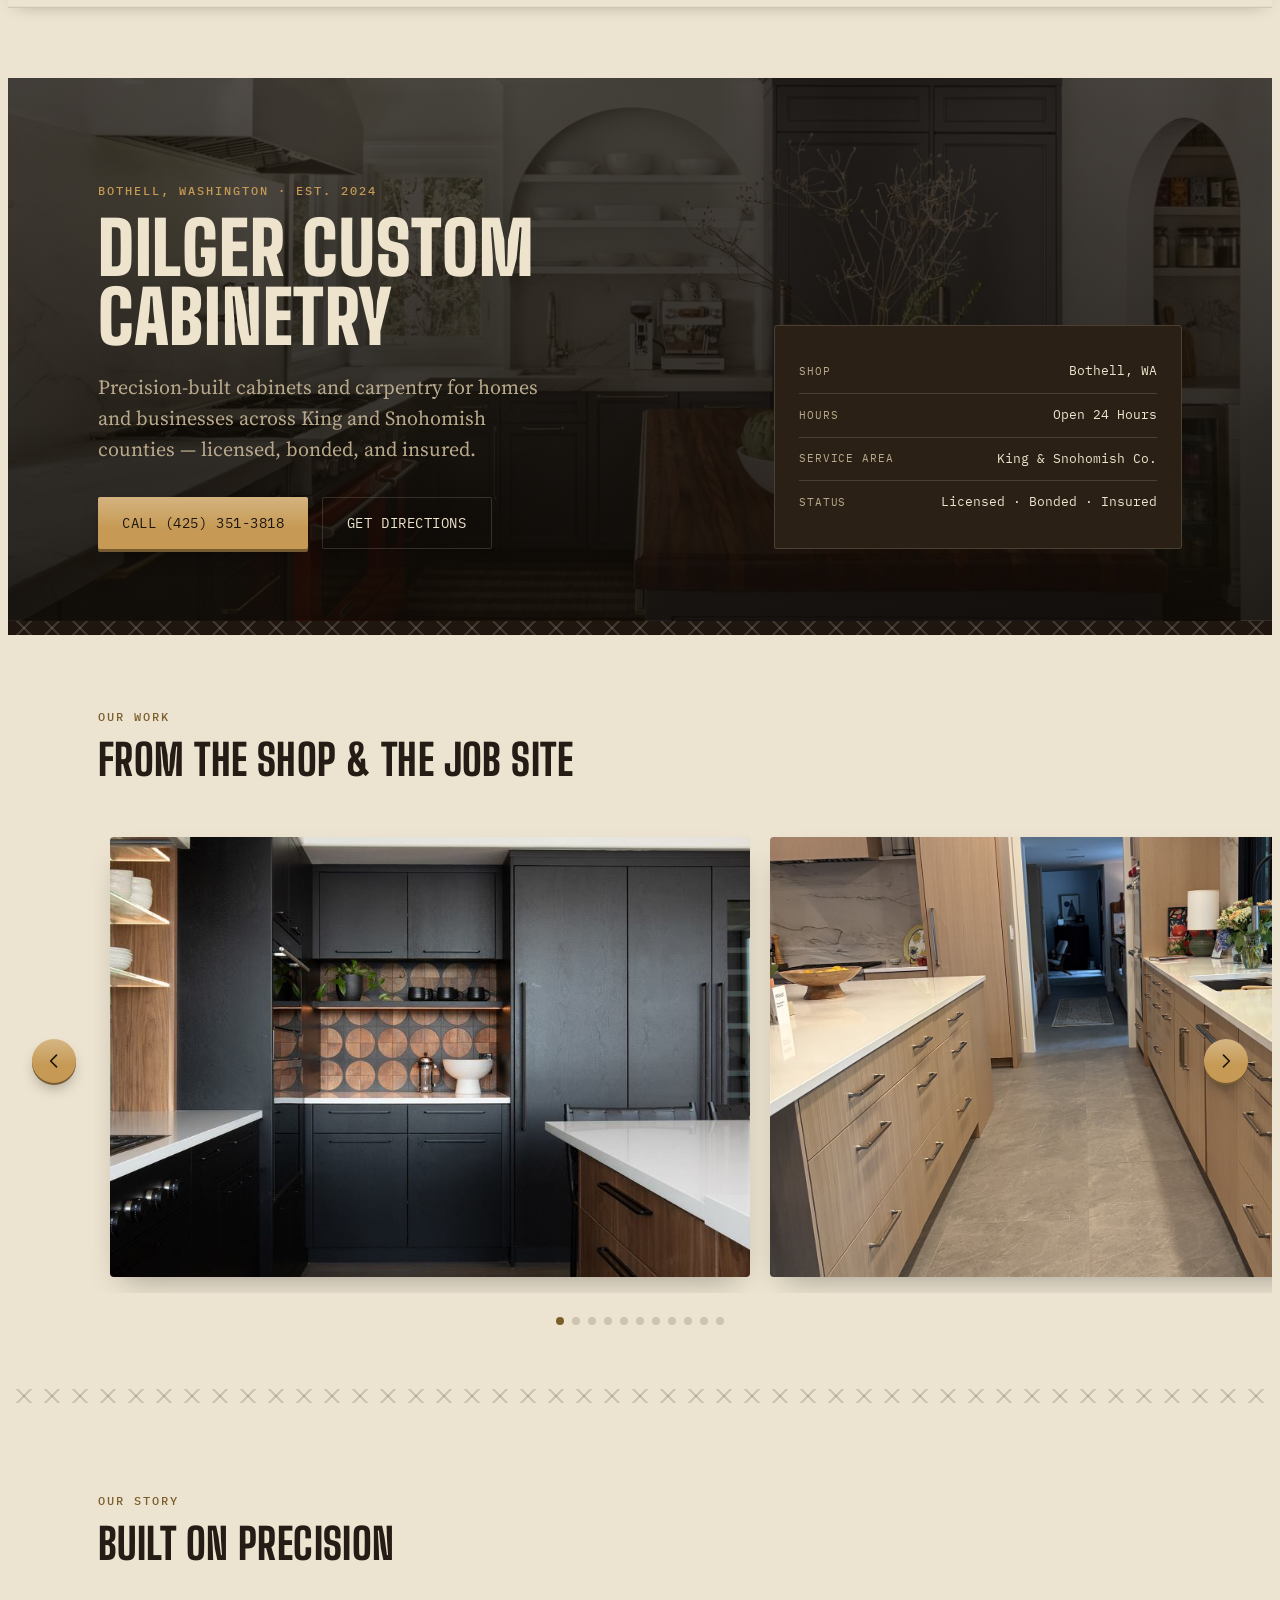
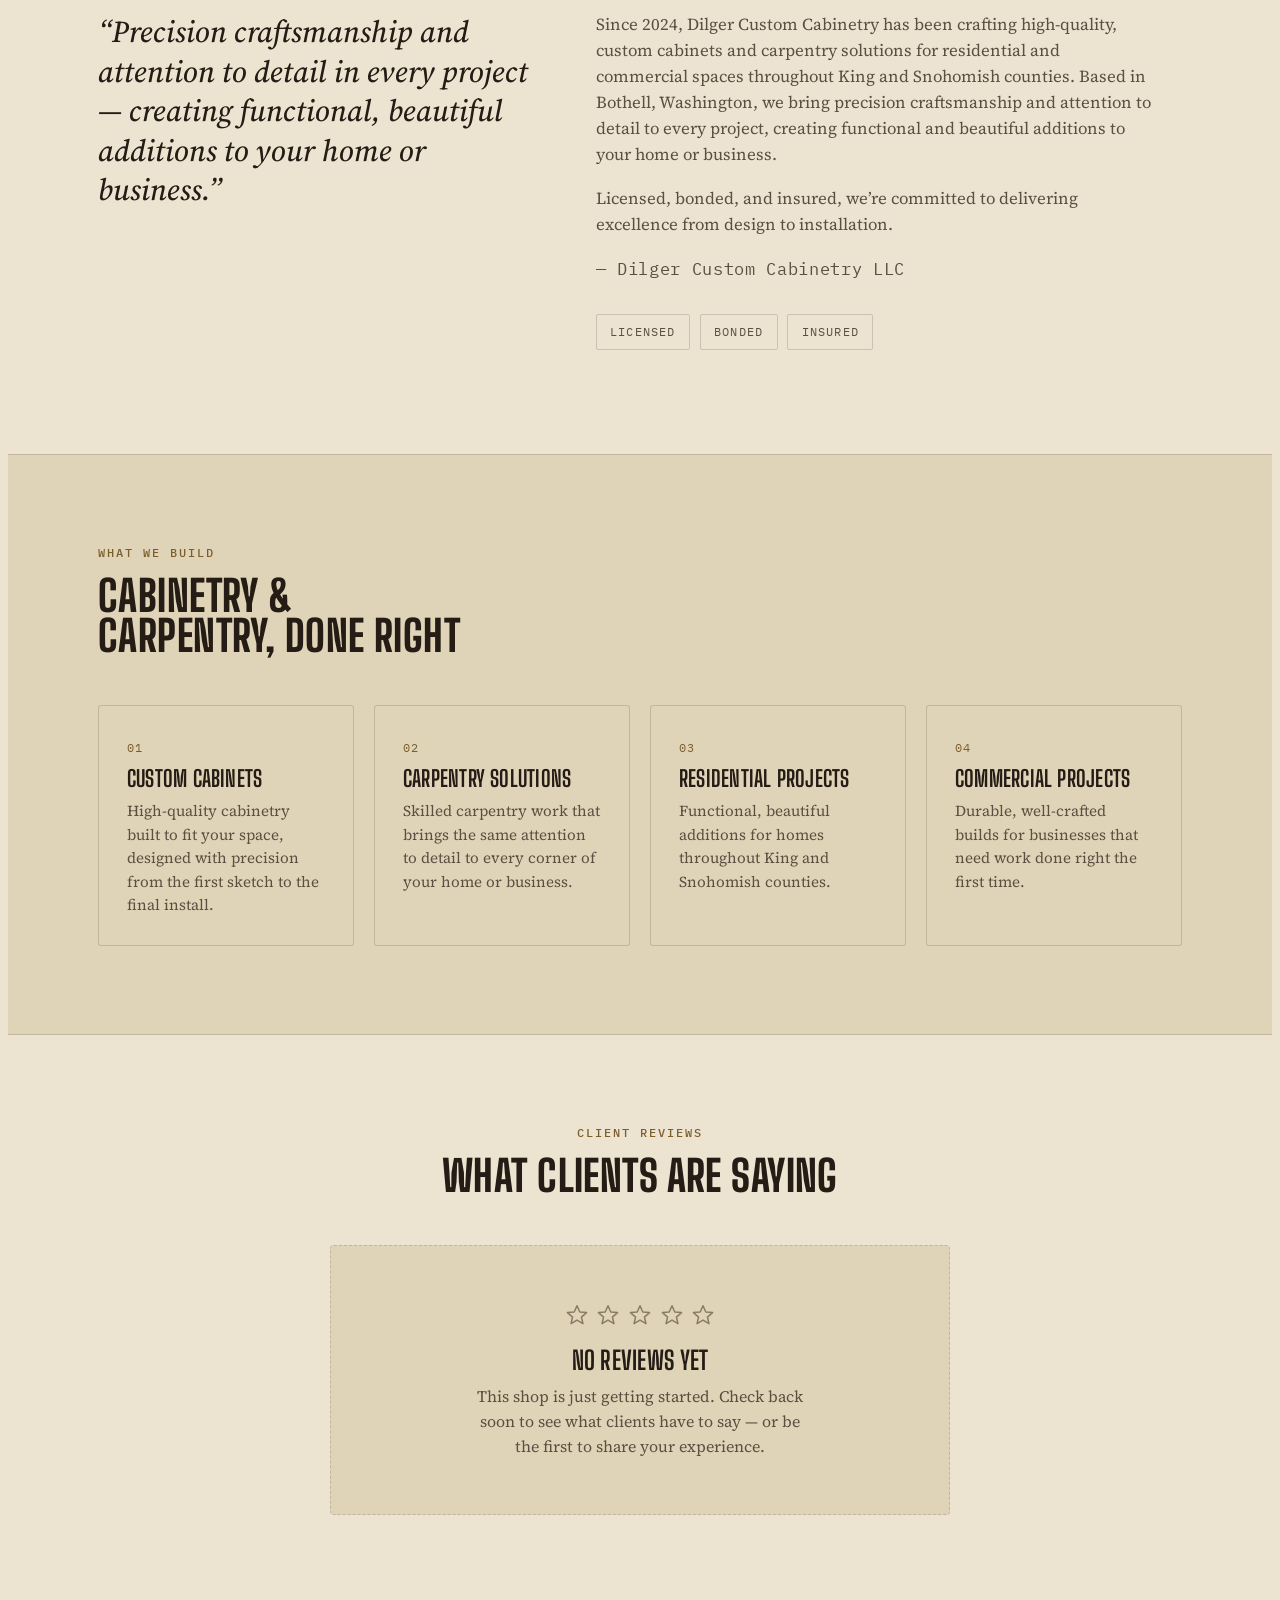
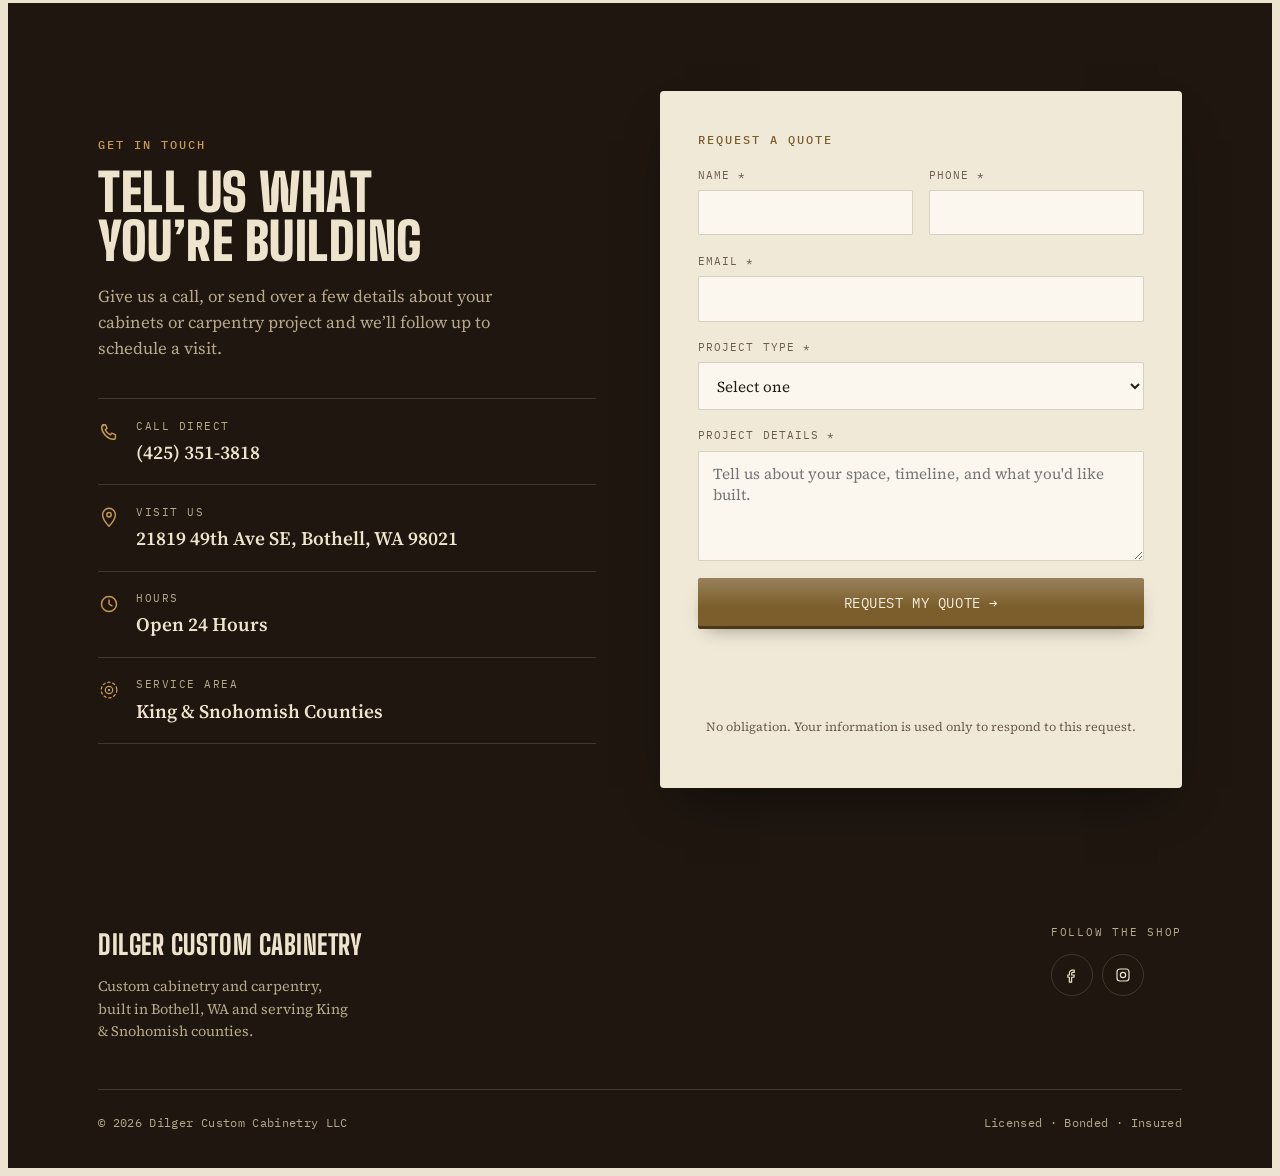
==== commit 575b6ef8: "Move navy kitchen photo from gallery to hero background Removed it as the first gallery slide and se" ====
--- a/index.html
+++ b/index.html
@@ -306,6 +306,9 @@
   /* ---------- Hero ---------- */
   .hero {
     padding-block: clamp(3.5rem, 8vw, 6.5rem) clamp(3rem, 6vw, 4.5rem);
+    background-image: linear-gradient(180deg, rgba(20,14,8,0.72), rgba(15,11,6,0.9)), url('images/hero-kitchen.jpg');
+    background-size: cover;
+    background-position: center 65%;
   }
 
   .hero-grid {
@@ -1020,9 +1023,6 @@
         <svg><use href="#icon-arrow-left"/></svg>
       </button>
       <div class="gallery-track" id="galleryTrack" tabindex="0" aria-label="Project photo gallery, scrollable">
-        <figure class="gallery-slide">
-          <img src="images/gallery/kitchen-navy-red-range.jpg" alt="Finished navy blue kitchen cabinetry with a red range, marble backsplash, and walnut butcher block island" width="1280" height="832" loading="lazy">
-        </figure>
         <figure class="gallery-slide">
           <img src="images/gallery/kitchen-modern-black-walnut.jpg" alt="Modern matte black kitchen cabinetry with warm walnut wood accents and a circular tile backsplash" width="853" height="1280" loading="lazy">
         </figure>
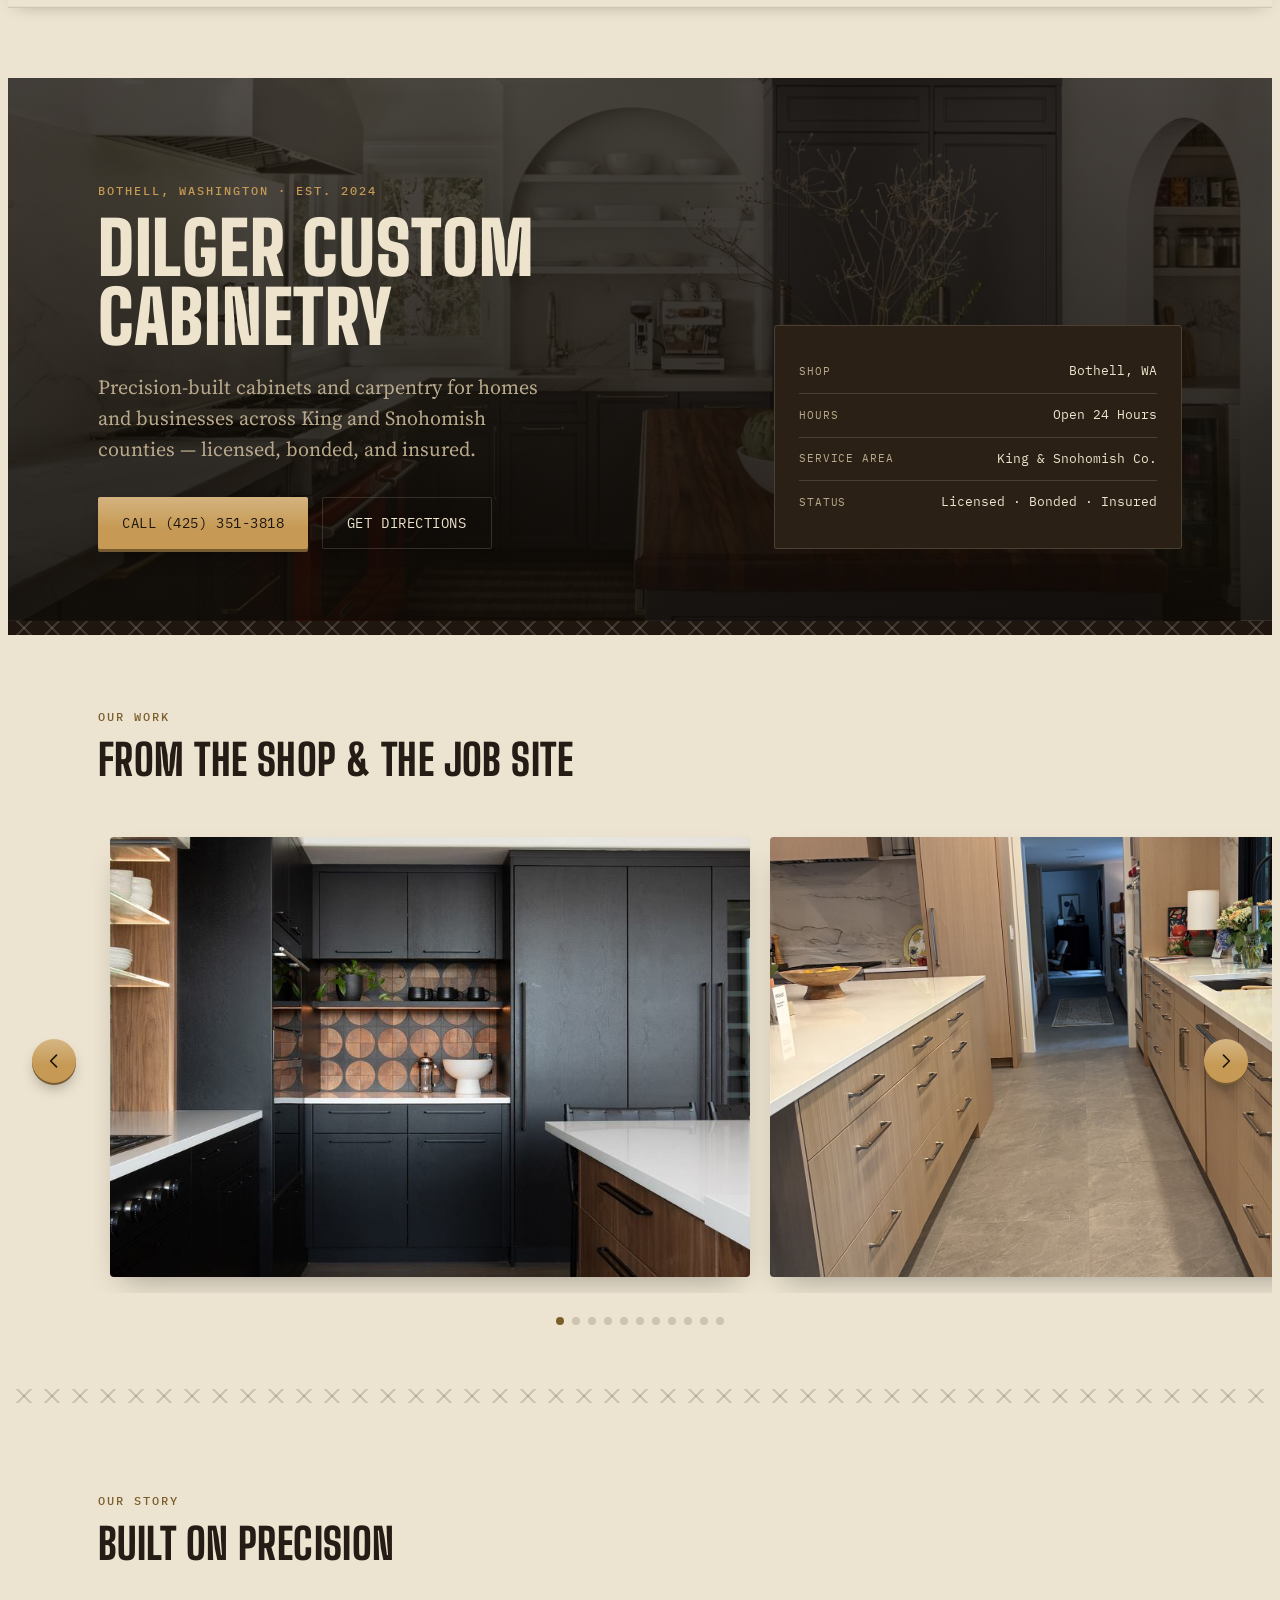
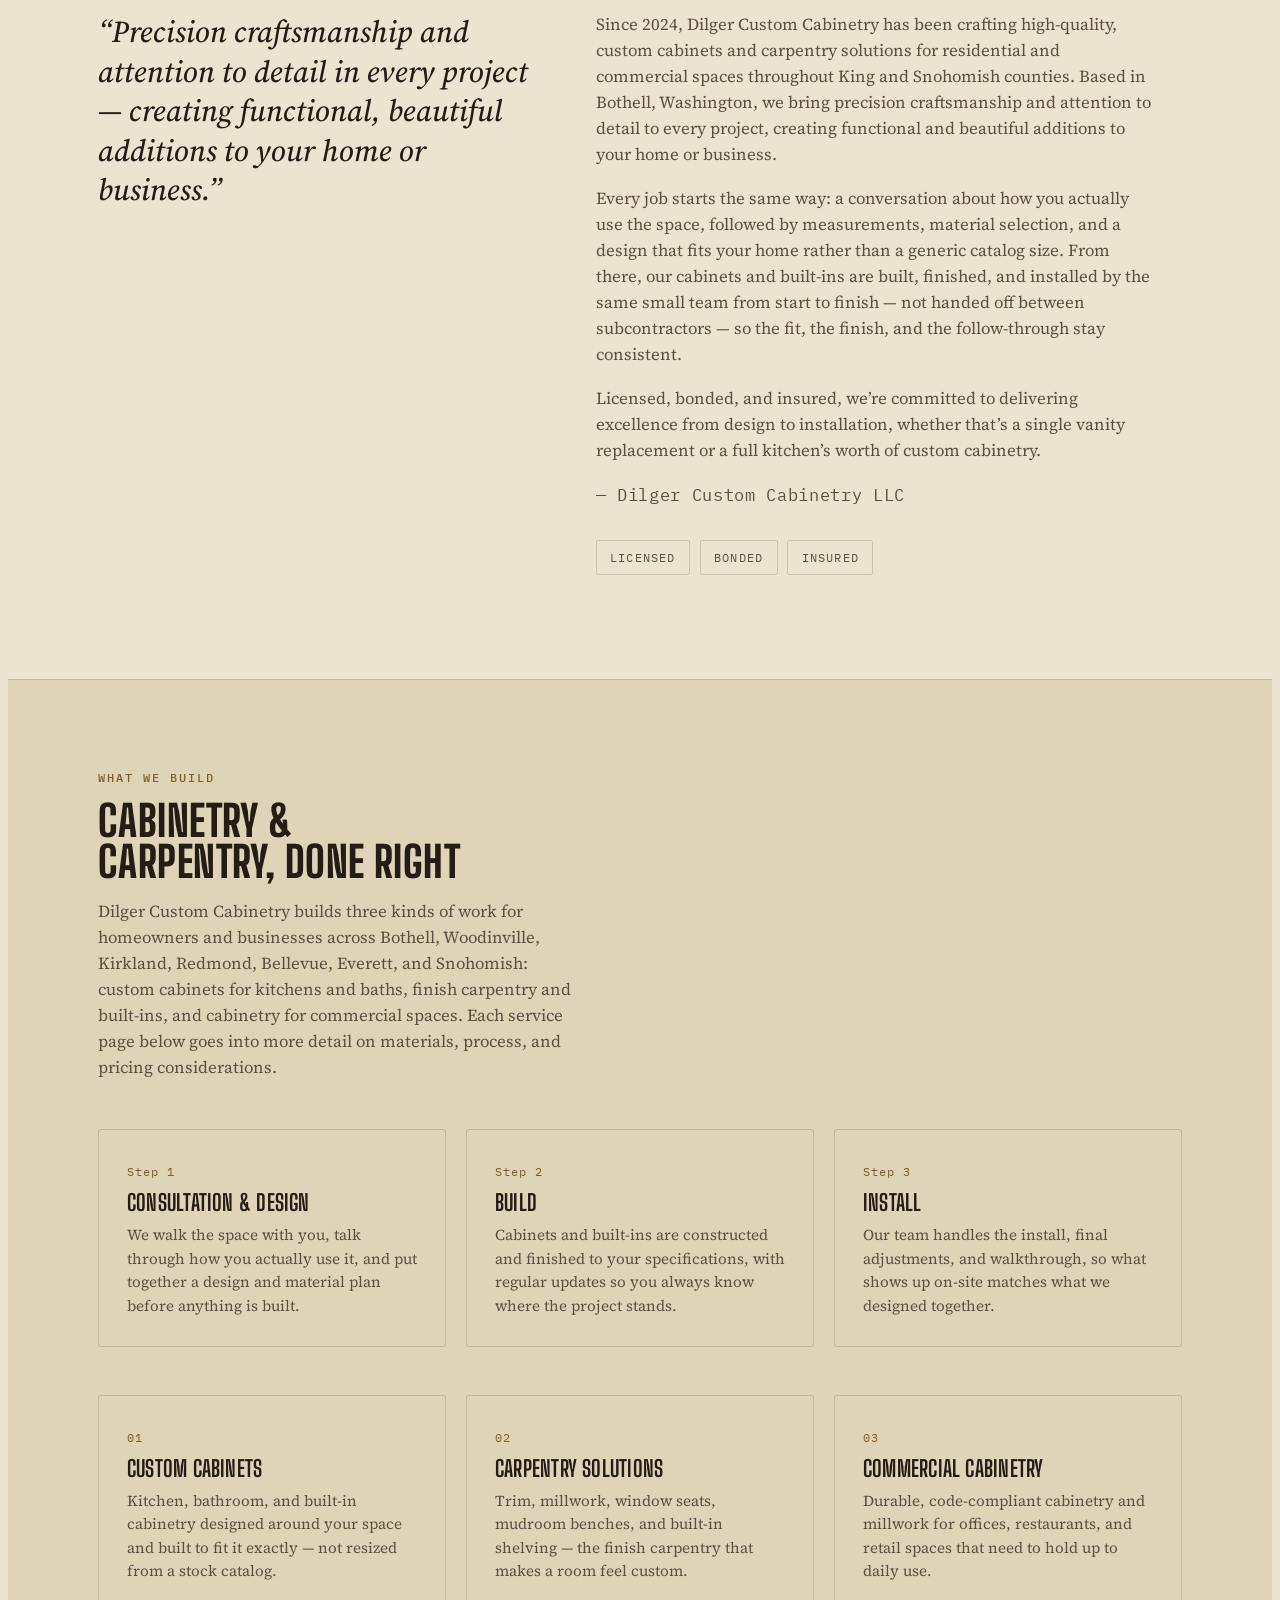
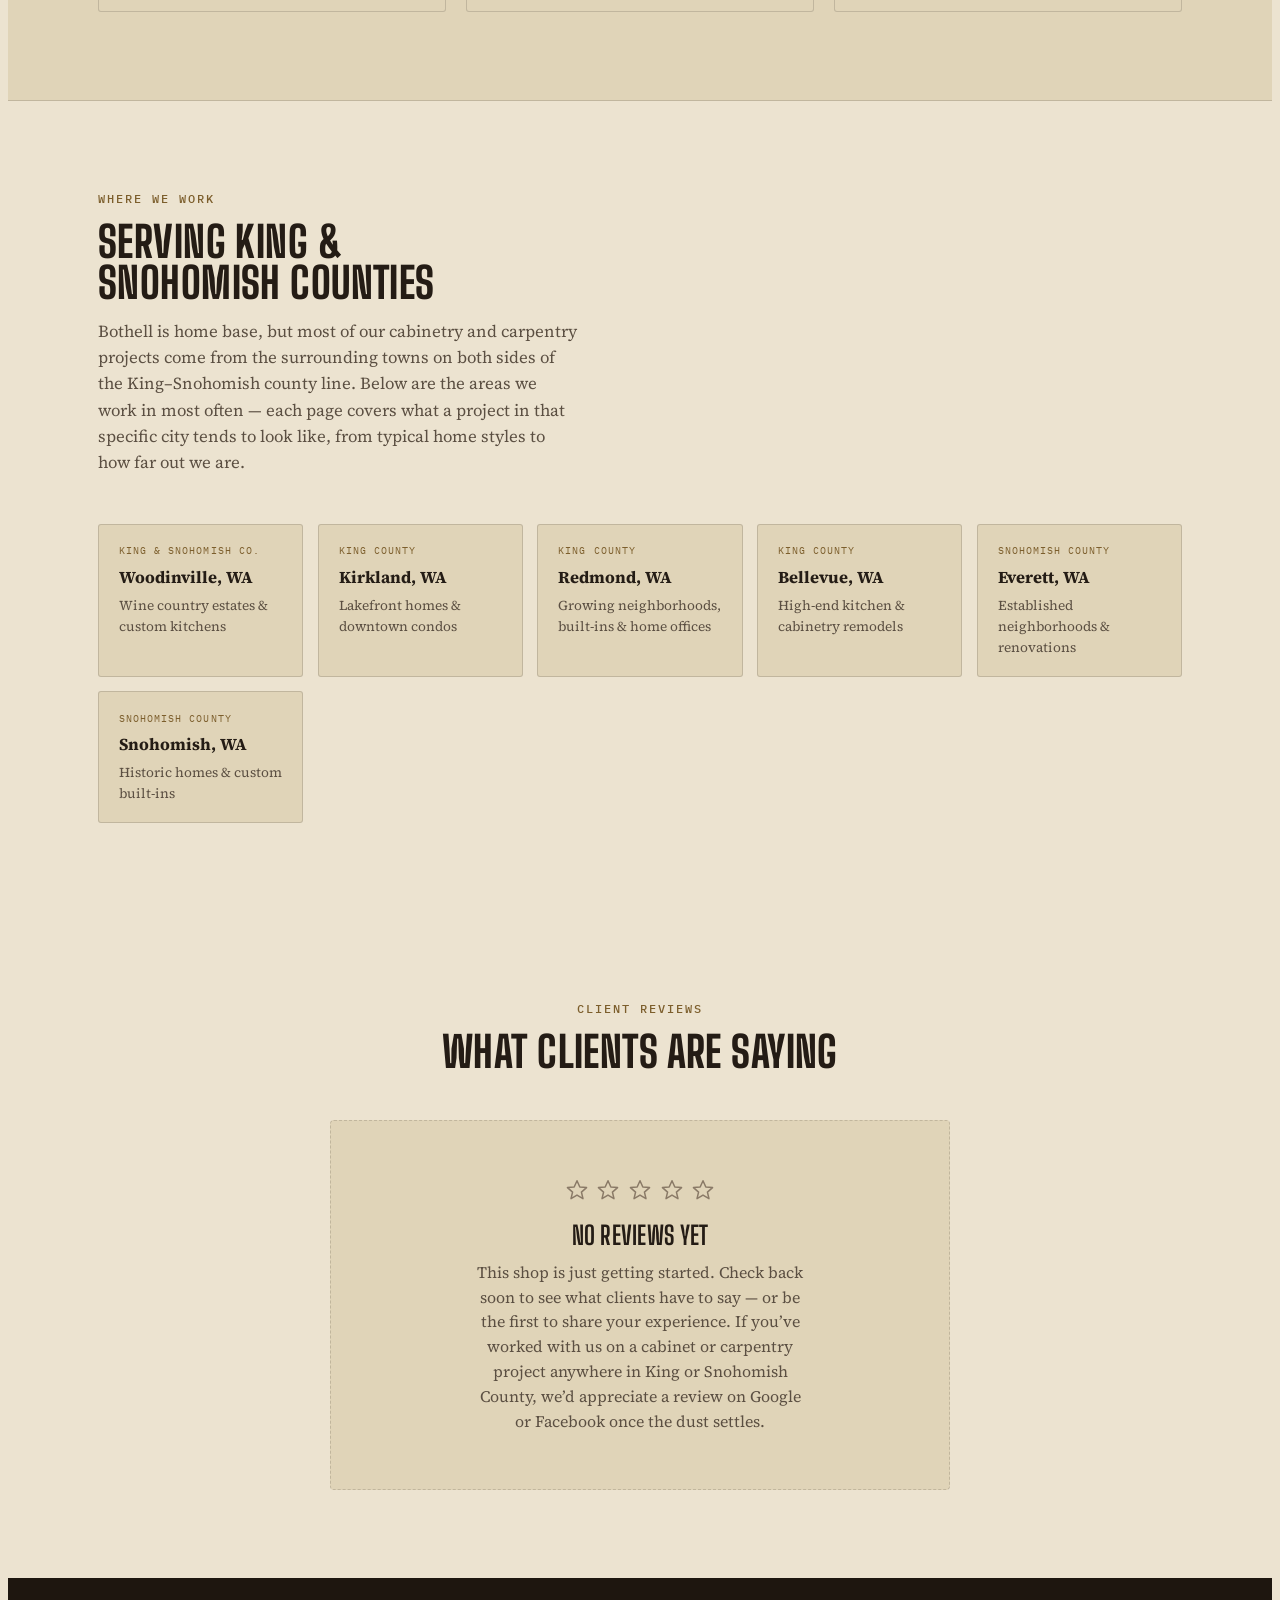
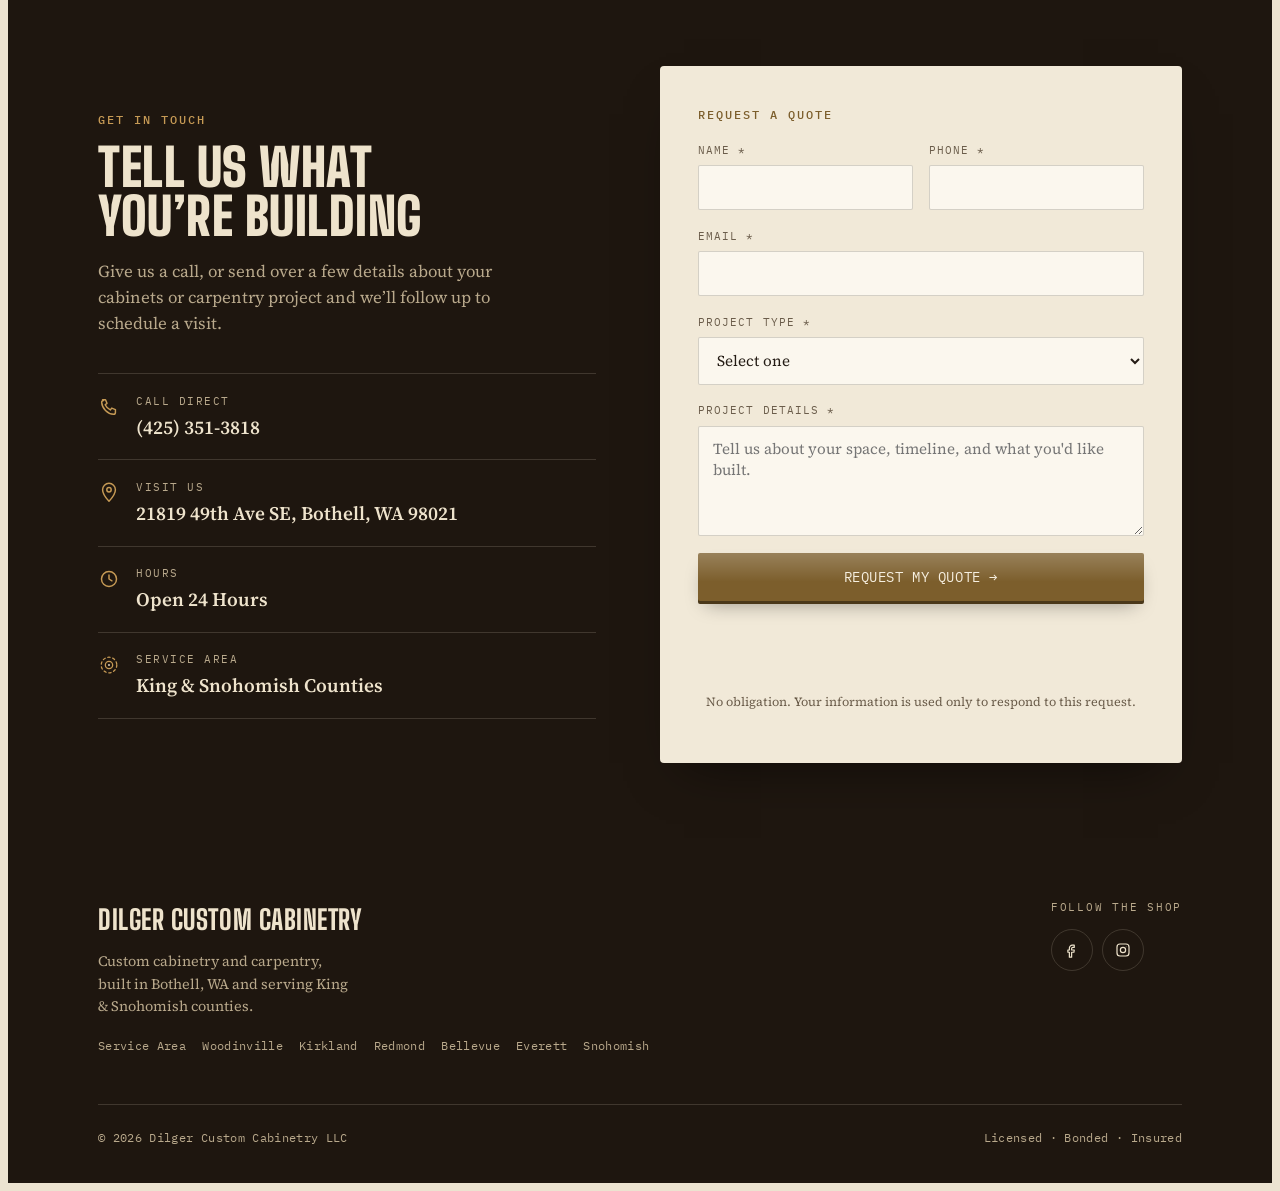
==== commit 1361279a: "Build out service and location pages with full technical SEO Adds 3 service pages (custom cabinets, " ====
--- a/index.html
+++ b/index.html
@@ -4,8 +4,64 @@
 <meta charset="UTF-8">
 <meta name="viewport" content="width=device-width, initial-scale=1">
 <meta name="google-site-verification" content="HnnVbAbZOt5wHGxr2OQF-qLyZ9ROJRoEEosOM5yvPr0" />
-<title>Dilger Custom Cabinetry</title>
-<meta name="description" content="Custom cabinetry and carpentry serving King and Snohomish counties from Bothell, Washington. Licensed, bonded, and insured.">
+<title>Custom Cabinets &amp; Carpentry in Bothell, WA | Dilger Custom Cabinetry</title>
+<meta name="description" content="Custom cabinets, kitchens, and carpentry built by Dilger Custom Cabinetry LLC in Bothell, WA. Licensed, bonded, and insured, serving King and Snohomish counties.">
+<link rel="canonical" href="https://dilgercustomcabinetry.com/">
+<link rel="icon" type="image/png" sizes="32x32" href="/favicon-32.png">
+<link rel="icon" type="image/png" sizes="192x192" href="/icon-192.png">
+<link rel="apple-touch-icon" href="/apple-touch-icon.png">
+
+<meta property="og:type" content="website">
+<meta property="og:site_name" content="Dilger Custom Cabinetry">
+<meta property="og:title" content="Custom Cabinets &amp; Carpentry in Bothell, WA | Dilger Custom Cabinetry">
+<meta property="og:description" content="Custom cabinets, kitchens, and carpentry built by Dilger Custom Cabinetry LLC in Bothell, WA. Licensed, bonded, and insured, serving King and Snohomish counties.">
+<meta property="og:url" content="https://dilgercustomcabinetry.com/">
+<meta property="og:image" content="https://dilgercustomcabinetry.com/images/hero-kitchen.jpg">
+<meta name="twitter:card" content="summary_large_image">
+<meta name="twitter:title" content="Custom Cabinets &amp; Carpentry in Bothell, WA | Dilger Custom Cabinetry">
+<meta name="twitter:description" content="Custom cabinets, kitchens, and carpentry built by Dilger Custom Cabinetry LLC in Bothell, WA. Licensed, bonded, and insured, serving King and Snohomish counties.">
+<meta name="twitter:image" content="https://dilgercustomcabinetry.com/images/hero-kitchen.jpg">
+
+<script type="application/ld+json">
+{
+  "@context": "https://schema.org",
+  "@type": "HomeAndConstructionBusiness",
+  "name": "Dilger Custom Cabinetry LLC",
+  "image": "https://dilgercustomcabinetry.com/images/hero-kitchen.jpg",
+  "url": "https://dilgercustomcabinetry.com/",
+  "telephone": "+1-425-351-3818",
+  "priceRange": "$$",
+  "address": {
+    "@type": "PostalAddress",
+    "streetAddress": "21819 49th Ave SE",
+    "addressLocality": "Bothell",
+    "addressRegion": "WA",
+    "postalCode": "98021",
+    "addressCountry": "US"
+  },
+  "areaServed": [
+    { "@type": "City", "name": "Bothell" },
+    { "@type": "City", "name": "Woodinville" },
+    { "@type": "City", "name": "Kirkland" },
+    { "@type": "City", "name": "Redmond" },
+    { "@type": "City", "name": "Bellevue" },
+    { "@type": "City", "name": "Everett" },
+    { "@type": "City", "name": "Snohomish" },
+    { "@type": "AdministrativeArea", "name": "King County, WA" },
+    { "@type": "AdministrativeArea", "name": "Snohomish County, WA" }
+  ],
+  "openingHoursSpecification": {
+    "@type": "OpeningHoursSpecification",
+    "dayOfWeek": ["Monday", "Tuesday", "Wednesday", "Thursday", "Friday", "Saturday", "Sunday"],
+    "opens": "00:00",
+    "closes": "23:59"
+  },
+  "sameAs": [
+    "https://www.facebook.com/p/Dilger-Custom-Cabinetry-61575147275567/",
+    "https://www.instagram.com/dilger_custom_cabinetry_llc/"
+  ]
+}
+</script>
 
 <!-- Google tag (gtag.js) -->
 <script async src="https://www.googletagmanager.com/gtag/js?id=G-DZHT3YH5XT"></script>
@@ -19,905 +75,7 @@
 <link rel="preconnect" href="https://fonts.googleapis.com">
 <link rel="preconnect" href="https://fonts.gstatic.com" crossorigin>
 <link rel="stylesheet" href="https://fonts.googleapis.com/css2?family=Big+Shoulders+Display:wght@500;700;800;900&family=Source+Serif+4:ital,wght@0,400;0,500;0,600;1,400&family=IBM+Plex+Mono:wght@400;500;600&display=swap">
-<style>
-  :root {
-    --ink: #241C15;
-    --ink-soft: #5B4F42;
-    --ink-faint: #8A7A67;
-    --paper: #ECE3D0;
-    --paper-raised: #E0D4B8;
-    --paper-line: rgba(36,28,21,0.16);
-    --brass: #7C5E2C;
-    --brass-strong: #5E4620;
-    --band-bg: #1E160F;
-    --band-bg-raised: #2A2015;
-    --band-fg: #EEE3CC;
-    --band-fg-soft: #B9A98C;
-    --band-line: rgba(238,227,204,0.16);
-    --band-accent: #C69A55;
-    --band-accent-strong: #E0B36E;
-    --focus: #C69A55;
-    --shadow: 0 18px 40px -22px rgba(20,14,8,0.45);
-  }
-
-  @media (prefers-color-scheme: dark) {
-    :root:not([data-theme="light"]) {
-      --ink: #ECE3D0;
-      --ink-soft: #C3B69E;
-      --ink-faint: #8F8168;
-      --paper: #171009;
-      --paper-raised: #241B11;
-      --paper-line: rgba(236,227,208,0.14);
-      --brass: #D3A968;
-      --brass-strong: #E7C083;
-      --band-bg: #100B06;
-      --band-bg-raised: #1D160D;
-      --band-fg: #EEE3CC;
-      --band-fg-soft: #A99A80;
-      --band-line: rgba(238,227,204,0.14);
-      --band-accent: #D3A968;
-      --band-accent-strong: #E7C083;
-      --shadow: 0 18px 40px -20px rgba(0,0,0,0.6);
-    }
-  }
-
-  :root[data-theme="dark"] {
-    --ink: #ECE3D0;
-    --ink-soft: #C3B69E;
-    --ink-faint: #8F8168;
-    --paper: #171009;
-    --paper-raised: #241B11;
-    --paper-line: rgba(236,227,208,0.14);
-    --brass: #D3A968;
-    --brass-strong: #E7C083;
-    --band-bg: #100B06;
-    --band-bg-raised: #1D160D;
-    --band-fg: #EEE3CC;
-    --band-fg-soft: #A99A80;
-    --band-line: rgba(238,227,208,0.14);
-    --band-accent: #D3A968;
-    --band-accent-strong: #E7C083;
-    --shadow: 0 18px 40px -20px rgba(0,0,0,0.6);
-  }
-
-  * { box-sizing: border-box; }
-
-  body {
-    background: var(--paper);
-    color: var(--ink);
-    font-family: 'Source Serif 4', Georgia, 'Times New Roman', serif;
-    line-height: 1.55;
-    -webkit-font-smoothing: antialiased;
-  }
-
-  img { max-width: 100%; }
-
-  h1, h2, h3 {
-    font-family: 'Big Shoulders Display', 'Arial Narrow', sans-serif;
-    text-transform: uppercase;
-    letter-spacing: 0.01em;
-    text-wrap: balance;
-    line-height: 0.95;
-    margin: 0;
-    color: inherit;
-  }
-
-  a { color: inherit; }
-
-  .mono {
-    font-family: 'IBM Plex Mono', 'Courier New', monospace;
-  }
-
-  .eyebrow {
-    font-family: 'IBM Plex Mono', 'Courier New', monospace;
-    font-size: 0.78rem;
-    font-weight: 500;
-    letter-spacing: 0.16em;
-    text-transform: uppercase;
-    color: var(--brass);
-    display: block;
-    margin: 0 0 0.85rem;
-  }
-
-  .band .eyebrow { color: var(--band-accent); }
-
-  @media (prefers-reduced-motion: no-preference) {
-    html { scroll-behavior: smooth; }
-  }
-
-  html { scroll-padding-top: 84px; }
-
-  a:focus-visible, button:focus-visible {
-    outline: 2px solid var(--focus);
-    outline-offset: 3px;
-  }
-
-  .wrap {
-    max-width: 1180px;
-    margin: 0 auto;
-    padding-inline: clamp(1.25rem, 4vw, 3rem);
-  }
-
-  /* ---------- Nav ---------- */
-  .site-nav {
-    position: sticky;
-    top: 0;
-    z-index: 50;
-    background: color-mix(in srgb, var(--paper) 88%, transparent);
-    backdrop-filter: blur(10px);
-    border-bottom: 1px solid var(--paper-line);
-    box-shadow: 0 6px 16px -8px rgba(0,0,0,0.25);
-  }
-  @media (prefers-reduced-motion: no-preference) {
-    .site-nav { transition: transform 450ms ease-out; }
-  }
-
-  .nav-row {
-    display: flex;
-    align-items: center;
-    justify-content: space-between;
-    gap: 1.5rem;
-    padding-block: 0.85rem;
-  }
-
-  .brand {
-    display: flex;
-    align-items: center;
-    line-height: 1;
-    text-decoration: none;
-    color: var(--ink);
-  }
-
-  .brand img {
-    height: 42px;
-    width: auto;
-  }
-
-  .brand .logo-light { display: block; }
-  .brand .logo-dark { display: none; }
-
-  @media (prefers-color-scheme: dark) {
-    :root:not([data-theme="light"]) .brand .logo-light { display: none; }
-    :root:not([data-theme="light"]) .brand .logo-dark { display: block; }
-  }
-  :root[data-theme="dark"] .brand .logo-light { display: none; }
-  :root[data-theme="dark"] .brand .logo-dark { display: block; }
-
-  .brand-mark {
-    font-family: 'Big Shoulders Display', 'Arial Narrow', sans-serif;
-    font-weight: 800;
-    font-size: 1.5rem;
-    letter-spacing: 0.02em;
-    text-transform: uppercase;
-  }
-
-  .brand-sub {
-    font-family: 'IBM Plex Mono', 'Courier New', monospace;
-    font-size: 0.62rem;
-    letter-spacing: 0.22em;
-    text-transform: uppercase;
-    color: var(--brass);
-    margin-top: 0.3rem;
-  }
-
-  .nav-links {
-    display: flex;
-    align-items: center;
-    gap: clamp(1rem, 2vw, 2rem);
-    list-style: none;
-    margin: 0;
-    padding: 0;
-  }
-
-  .nav-links a {
-    text-decoration: none;
-    font-family: 'IBM Plex Mono', 'Courier New', monospace;
-    font-size: 0.78rem;
-    letter-spacing: 0.06em;
-    text-transform: uppercase;
-    color: var(--ink-soft);
-    padding-block: 0.25rem;
-    border-bottom: 1px solid transparent;
-    transition: color 150ms ease, border-color 150ms ease;
-  }
-
-  .nav-links a:hover { color: var(--brass); border-color: var(--brass); }
-
-  .nav-call {
-    display: inline-flex;
-    align-items: center;
-    gap: 0.5rem;
-    background-color: var(--band-accent);
-    background-image: linear-gradient(180deg, rgba(255,255,255,0.28), rgba(255,255,255,0) 60%);
-    text-decoration: none;
-    font-family: 'IBM Plex Mono', 'Courier New', monospace;
-    font-size: 0.75rem;
-    letter-spacing: 0.05em;
-    text-transform: uppercase;
-    padding: 0.55rem 0.95rem;
-    border-radius: 2px;
-    white-space: nowrap;
-    box-shadow: 0 2px 0 color-mix(in srgb, var(--band-accent) 60%, black), 0 5px 10px -4px rgba(0,0,0,0.4);
-    transition: background-color 150ms ease, box-shadow 150ms ease, transform 150ms ease;
-  }
-  .nav-links a.nav-call,
-  .nav-links a.nav-call:hover {
-    color: #1E160F;
-    border-bottom-color: transparent;
-  }
-  .nav-call:hover {
-    background-color: color-mix(in srgb, var(--band-accent) 88%, black);
-    box-shadow: 0 3px 0 color-mix(in srgb, var(--band-accent) 60%, black), 0 8px 14px -4px rgba(0,0,0,0.45);
-  }
-  @media (prefers-reduced-motion: no-preference) {
-    .nav-call:hover { transform: translateY(-1px); }
-  }
-  .nav-call:active {
-    background-color: color-mix(in srgb, var(--band-accent) 78%, black);
-    box-shadow: 0 1px 0 color-mix(in srgb, var(--band-accent) 60%, black), 0 2px 6px -2px rgba(0,0,0,0.4);
-    transform: translateY(1px);
-  }
-
-  .nav-toggle {
-    display: none;
-    background: none;
-    border: 1px solid var(--paper-line);
-    border-radius: 2px;
-    width: 40px;
-    height: 40px;
-    align-items: center;
-    justify-content: center;
-    cursor: pointer;
-    color: var(--ink);
-    flex-shrink: 0;
-  }
-  .nav-toggle svg { width: 20px; height: 20px; }
-
-  @media (max-width: 760px) {
-    .nav-links { display: none; }
-    .nav-toggle { display: inline-flex; }
-    .nav-links.open {
-      display: flex;
-      flex-direction: column;
-      align-items: flex-start;
-      gap: 0;
-      position: absolute;
-      top: 100%;
-      left: 0;
-      right: 0;
-      background: var(--paper);
-      border-bottom: 1px solid var(--paper-line);
-      padding: 0.5rem clamp(1.25rem, 4vw, 3rem) 1.25rem;
-    }
-    .nav-links.open a {
-      width: 100%;
-      padding-block: 0.75rem;
-      border-bottom: 1px solid var(--paper-line);
-    }
-    .nav-links.open .nav-call { margin-top: 0.75rem; }
-  }
-
-  /* ---------- Band (dark sections) ---------- */
-  .band {
-    background: var(--band-bg);
-    color: var(--band-fg);
-  }
-
-  /* ---------- Hero ---------- */
-  .hero {
-    padding-block: clamp(3.5rem, 8vw, 6.5rem) clamp(3rem, 6vw, 4.5rem);
-    background-image: linear-gradient(180deg, rgba(20,14,8,0.72), rgba(15,11,6,0.9)), url('images/hero-kitchen.jpg');
-    background-size: cover;
-    background-position: center 65%;
-  }
-
-  .hero-grid {
-    display: grid;
-    grid-template-columns: minmax(0, 1.5fr) minmax(240px, 1fr);
-    gap: clamp(2rem, 5vw, 4rem);
-    align-items: end;
-  }
-
-  .hero h1 {
-    font-size: clamp(2.75rem, 3.2vw + 2rem, 5.5rem);
-    font-weight: 900;
-    max-width: 14ch;
-  }
-
-  .hero-tagline {
-    font-size: clamp(1.05rem, 0.5vw + 1rem, 1.25rem);
-    color: var(--band-fg-soft);
-    max-width: 46ch;
-    margin: 1.25rem 0 0;
-  }
-
-  .hero-ctas {
-    display: flex;
-    flex-wrap: wrap;
-    gap: 0.85rem;
-    margin-top: 2rem;
-  }
-
-  .btn {
-    display: inline-flex;
-    align-items: center;
-    gap: 0.6rem;
-    text-decoration: none;
-    font-family: 'IBM Plex Mono', 'Courier New', monospace;
-    font-size: 0.85rem;
-    letter-spacing: 0.04em;
-    text-transform: uppercase;
-    padding: 0.9rem 1.5rem;
-    border-radius: 2px;
-    transition: transform 150ms ease, background-color 150ms ease, color 150ms ease, border-color 150ms ease, box-shadow 150ms ease;
-  }
-  @media (prefers-reduced-motion: no-preference) {
-    .btn:hover { transform: translateY(-2px); }
-    .btn:active { transform: translateY(1px); }
-  }
-
-  .btn-primary {
-    background-color: var(--band-accent);
-    background-image: linear-gradient(180deg, rgba(255,255,255,0.25), rgba(255,255,255,0) 60%);
-    color: #1E160F;
-    box-shadow: 0 3px 0 color-mix(in srgb, var(--band-accent) 60%, black), 0 10px 20px -8px rgba(0,0,0,0.5);
-  }
-  .btn-primary:hover {
-    background-color: var(--band-accent-strong);
-    box-shadow: 0 4px 0 color-mix(in srgb, var(--band-accent-strong) 60%, black), 0 14px 26px -8px rgba(0,0,0,0.55);
-  }
-  .btn-primary:active {
-    box-shadow: 0 1px 0 color-mix(in srgb, var(--band-accent) 60%, black), 0 4px 10px -4px rgba(0,0,0,0.45);
-  }
-
-  .btn-ghost {
-    border: 1px solid var(--band-line);
-    color: var(--band-fg);
-    background-color: transparent;
-    box-shadow: 0 2px 8px -4px rgba(0,0,0,0.3);
-  }
-  .btn-ghost:hover {
-    border-color: var(--band-accent);
-    color: var(--band-accent-strong);
-    background-color: color-mix(in srgb, var(--band-accent) 12%, transparent);
-    box-shadow: 0 6px 16px -6px rgba(0,0,0,0.4);
-  }
-  .btn-ghost:active { box-shadow: 0 2px 6px -3px rgba(0,0,0,0.35); }
-
-  .hero-card {
-    border: 1px solid var(--band-line);
-    border-radius: 3px;
-    padding: 1.5rem;
-    background: var(--band-bg-raised);
-  }
-
-  .spec-row {
-    display: flex;
-    justify-content: space-between;
-    gap: 1rem;
-    padding-block: 0.7rem;
-    border-bottom: 1px solid var(--band-line);
-    font-family: 'IBM Plex Mono', 'Courier New', monospace;
-    font-size: 0.82rem;
-  }
-  .spec-row:last-child { border-bottom: none; }
-  .spec-label {
-    color: var(--band-fg-soft);
-    letter-spacing: 0.08em;
-    text-transform: uppercase;
-    font-size: 0.7rem;
-    flex-shrink: 0;
-    padding-top: 0.1rem;
-  }
-  .spec-value { text-align: right; color: var(--band-fg); }
-  .spec-value a { text-decoration: none; }
-  .spec-value a:hover { color: var(--band-accent); }
-
-  /* ---------- Joinery divider ---------- */
-  .joinery {
-    height: 14px;
-    background-image:
-      linear-gradient(135deg, transparent 47%, var(--paper-line) 47% 53%, transparent 53%),
-      linear-gradient(45deg, transparent 47%, var(--paper-line) 47% 53%, transparent 53%);
-    background-size: 28px 28px;
-    background-repeat: repeat-x;
-    background-position: center;
-  }
-  .band + .joinery, .joinery.on-band {
-    background-image:
-      linear-gradient(135deg, transparent 47%, var(--band-line) 47% 53%, transparent 53%),
-      linear-gradient(45deg, transparent 47%, var(--band-line) 47% 53%, transparent 53%);
-    background-color: var(--band-bg);
-  }
-
-  /* ---------- Section shell ---------- */
-  section { padding-block: clamp(3.5rem, 7vw, 5.5rem); }
-
-  .section-head {
-    max-width: 60ch;
-    margin-bottom: clamp(2rem, 4vw, 3rem);
-  }
-
-  .section-head h2 {
-    font-size: clamp(2rem, 1.6vw + 1.4rem, 3rem);
-    font-weight: 800;
-  }
-
-  [data-reveal] { opacity: 1; }
-  @media (prefers-reduced-motion: no-preference) {
-    [data-reveal] {
-      opacity: 0;
-      transform: translateY(14px);
-      transition: opacity 600ms ease, transform 600ms ease;
-    }
-    [data-reveal].is-visible { opacity: 1; transform: translateY(0); }
-  }
-
-  /* ---------- Gallery Carousel ---------- */
-  .gallery-section { padding-block: clamp(3rem, 6vw, 4.5rem) clamp(2.5rem, 5vw, 4rem); }
-
-  .gallery-carousel {
-    position: relative;
-    margin-top: clamp(1.5rem, 3vw, 2.5rem);
-  }
-
-  .gallery-track {
-    display: flex;
-    gap: 1.25rem;
-    overflow-x: auto;
-    scroll-snap-type: x mandatory;
-    padding: 0.5rem clamp(1.25rem, 8vw, 12vw) 1rem;
-    scrollbar-width: none;
-    -ms-overflow-style: none;
-  }
-  .gallery-track::-webkit-scrollbar { display: none; }
-
-  .gallery-slide {
-    flex: 0 0 min(640px, 82vw);
-    scroll-snap-align: center;
-    margin: 0;
-    border-radius: 4px;
-    overflow: hidden;
-    position: relative;
-    background: var(--paper-raised);
-    box-shadow: 0 14px 30px -14px rgba(0,0,0,0.35);
-  }
-
-  .gallery-slide img {
-    display: block;
-    width: 100%;
-    height: min(64vw, 440px);
-    object-fit: cover;
-  }
-
-  .gallery-slide figcaption {
-    position: absolute;
-    left: 0;
-    right: 0;
-    bottom: 0;
-    padding: 2.5rem 1.25rem 0.9rem;
-    background: linear-gradient(180deg, transparent, rgba(20,14,8,0.82) 70%);
-    color: #EEE3CC;
-    font-family: 'IBM Plex Mono', 'Courier New', monospace;
-    font-size: 0.78rem;
-    letter-spacing: 0.03em;
-  }
-
-  .gallery-arrow {
-    position: absolute;
-    top: 50%;
-    transform: translateY(-50%);
-    z-index: 5;
-    width: 44px;
-    height: 44px;
-    border-radius: 50%;
-    border: none;
-    background-color: var(--band-accent);
-    background-image: linear-gradient(180deg, rgba(255,255,255,0.28), rgba(255,255,255,0) 60%);
-    color: #1E160F;
-    display: flex;
-    align-items: center;
-    justify-content: center;
-    cursor: pointer;
-    box-shadow: 0 2px 0 color-mix(in srgb, var(--band-accent) 60%, black), 0 8px 16px -6px rgba(0,0,0,0.45);
-    transition: background-color 150ms ease, box-shadow 150ms ease, transform 150ms ease;
-  }
-  .gallery-arrow:hover { background-color: color-mix(in srgb, var(--band-accent) 88%, black); }
-  .gallery-arrow:active { transform: translateY(-50%) translateY(1px); }
-  .gallery-arrow svg { width: 20px; height: 20px; }
-  .gallery-prev { left: clamp(0.25rem, 3vw, 1.5rem); }
-  .gallery-next { right: clamp(0.25rem, 3vw, 1.5rem); }
-
-  @media (max-width: 640px) {
-    .gallery-arrow { display: none; }
-  }
-
-  .gallery-dots {
-    display: flex;
-    justify-content: center;
-    gap: 0.5rem;
-    margin-top: 1.5rem;
-  }
-  .gallery-dots button {
-    width: 8px;
-    height: 8px;
-    border-radius: 50%;
-    border: none;
-    padding: 0;
-    background: var(--paper-line);
-    cursor: pointer;
-  }
-  .gallery-dots button.is-active { background: var(--brass); }
-
-  /* ---------- About ---------- */
-  .about-grid {
-    display: grid;
-    grid-template-columns: minmax(0, 0.85fr) minmax(0, 1.15fr);
-    gap: clamp(2rem, 5vw, 4rem);
-  }
-
-  .about-lede {
-    font-size: clamp(1.4rem, 1vw + 1.1rem, 1.9rem);
-    font-family: 'Source Serif 4', Georgia, serif;
-    font-style: italic;
-    font-weight: 500;
-    line-height: 1.3;
-    color: var(--ink);
-    margin: 0;
-  }
-
-  .about-body p {
-    font-size: 1.05rem;
-    color: var(--ink-soft);
-    max-width: 62ch;
-    margin: 0 0 1.1rem;
-  }
-
-  .about-sign {
-    font-family: 'IBM Plex Mono', 'Courier New', monospace;
-    font-size: 0.8rem;
-    letter-spacing: 0.04em;
-    color: var(--brass);
-    margin-top: 1.5rem;
-  }
-
-  .credentials {
-    display: flex;
-    flex-wrap: wrap;
-    gap: 0.6rem;
-    margin-top: 2rem;
-    list-style: none;
-    padding: 0;
-  }
-  .credentials li {
-    font-family: 'IBM Plex Mono', 'Courier New', monospace;
-    font-size: 0.72rem;
-    letter-spacing: 0.1em;
-    text-transform: uppercase;
-    border: 1px solid var(--paper-line);
-    color: var(--ink-soft);
-    padding: 0.5rem 0.85rem;
-    border-radius: 2px;
-  }
-
-  /* ---------- Services ---------- */
-  .services-grid {
-    display: grid;
-    grid-template-columns: repeat(auto-fit, minmax(230px, 1fr));
-    gap: 1.25rem;
-  }
-
-  .service-card {
-    background: var(--paper-raised);
-    border: 1px solid var(--paper-line);
-    border-radius: 3px;
-    padding: 1.75rem;
-  }
-
-  .service-num {
-    font-family: 'IBM Plex Mono', 'Courier New', monospace;
-    font-size: 0.72rem;
-    color: var(--brass);
-    letter-spacing: 0.08em;
-  }
-
-  .service-card h3 {
-    font-size: 1.4rem;
-    font-weight: 700;
-    margin-top: 0.6rem;
-  }
-
-  .service-card p {
-    font-size: 0.95rem;
-    color: var(--ink-soft);
-    margin: 0.6rem 0 0;
-  }
-
-  /* ---------- Reviews ---------- */
-  .reviews-empty {
-    background: var(--paper-raised);
-    border: 1px dashed var(--paper-line);
-    border-radius: 4px;
-    padding: clamp(2.25rem, 5vw, 3.5rem);
-    text-align: center;
-    max-width: 620px;
-    margin: 0 auto;
-  }
-
-  .stars {
-    display: flex;
-    justify-content: center;
-    gap: 0.35rem;
-    margin-bottom: 1.25rem;
-  }
-  .stars svg {
-    width: 26px;
-    height: 26px;
-    fill: none;
-    stroke: var(--ink-faint);
-    stroke-width: 1.4;
-  }
-
-  .reviews-empty h3 {
-    font-size: 1.6rem;
-    font-weight: 700;
-  }
-
-  .reviews-empty p {
-    color: var(--ink-soft);
-    max-width: 42ch;
-    margin: 0.75rem auto 0;
-  }
-
-  /* ---------- Contact / Quote ---------- */
-  .quote-grid {
-    display: grid;
-    grid-template-columns: minmax(0, 1fr) minmax(320px, 1.05fr);
-    gap: clamp(2.5rem, 5vw, 4.5rem);
-    align-items: center;
-  }
-
-  .quote-heading {
-    font-size: clamp(2.25rem, 1.8vw + 1.8rem, 3.75rem);
-    font-weight: 900;
-    max-width: 16ch;
-  }
-
-  .quote-sub {
-    color: var(--band-fg-soft);
-    font-size: 1.05rem;
-    max-width: 46ch;
-    margin: 1.1rem 0 0;
-  }
-
-  .quote-rows {
-    margin-top: 2.25rem;
-    border-top: 1px solid var(--band-line);
-  }
-
-  .quote-row {
-    display: flex;
-    align-items: flex-start;
-    gap: 1rem;
-    padding-block: 1.15rem;
-    border-bottom: 1px solid var(--band-line);
-  }
-
-  .quote-row svg {
-    width: 22px;
-    height: 22px;
-    flex-shrink: 0;
-    margin-top: 0.2rem;
-    stroke: var(--band-accent);
-    fill: none;
-  }
-
-  .quote-row-label {
-    display: block;
-    font-family: 'IBM Plex Mono', 'Courier New', monospace;
-    font-size: 0.68rem;
-    letter-spacing: 0.14em;
-    text-transform: uppercase;
-    color: var(--band-fg-soft);
-    margin-bottom: 0.35rem;
-  }
-
-  .quote-row-value {
-    font-family: 'Source Serif 4', Georgia, serif;
-    font-weight: 600;
-    font-size: 1.2rem;
-    color: var(--band-fg);
-    line-height: 1.35;
-  }
-  .quote-row-value a {
-    color: inherit;
-    text-decoration: none;
-    border-bottom: 1px solid transparent;
-  }
-  .quote-row-value a:hover { border-color: var(--band-accent); }
-
-  /* Deliberately fixed light card, constant in both themes for contrast against the dark band */
-  .quote-card {
-    --quote-bg: #F1E9D8;
-    --quote-fg: #241C15;
-    --quote-muted: #6B5D4B;
-    --quote-border: rgba(36,28,21,0.18);
-    --quote-field-bg: #FBF7EE;
-    --quote-accent: #7C5E2C;
-    --quote-accent-strong: #5E4620;
-    background: var(--quote-bg);
-    color: var(--quote-fg);
-    border-radius: 4px;
-    padding: clamp(1.75rem, 3vw, 2.5rem);
-    box-shadow: 0 24px 50px -24px rgba(0,0,0,0.55);
-  }
-
-  .quote-card .eyebrow { color: var(--quote-accent); margin-bottom: 1.1rem; }
-
-  .quote-form {
-    display: flex;
-    flex-direction: column;
-    gap: 1.1rem;
-  }
-
-  .quote-form-grid {
-    display: grid;
-    grid-template-columns: 1fr 1fr;
-    gap: 1rem;
-  }
-
-  .quote-field {
-    display: flex;
-    flex-direction: column;
-    gap: 0.4rem;
-  }
-
-  .quote-field label {
-    font-family: 'IBM Plex Mono', 'Courier New', monospace;
-    font-size: 0.68rem;
-    letter-spacing: 0.1em;
-    text-transform: uppercase;
-    color: var(--quote-muted);
-  }
-
-  .quote-field input,
-  .quote-field select,
-  .quote-field textarea {
-    font-family: 'Source Serif 4', Georgia, serif;
-    font-size: 0.95rem;
-    color: var(--quote-fg);
-    background: var(--quote-field-bg);
-    border: 1px solid var(--quote-border);
-    border-radius: 2px;
-    padding: 0.7rem 0.85rem;
-    width: 100%;
-  }
-  .quote-field textarea { resize: vertical; min-height: 110px; }
-  .quote-field input:focus,
-  .quote-field select:focus,
-  .quote-field textarea:focus {
-    outline: 2px solid var(--quote-accent);
-    outline-offset: 1px;
-    border-color: var(--quote-accent);
-  }
-
-  .quote-submit {
-    width: 100%;
-    justify-content: center;
-    background-color: var(--quote-accent);
-    background-image: linear-gradient(180deg, rgba(255,255,255,0.22), rgba(255,255,255,0) 60%);
-    color: #F6EFE0;
-    border: none;
-    cursor: pointer;
-    font-size: 0.9rem;
-    box-shadow: 0 3px 0 color-mix(in srgb, var(--quote-accent) 60%, black), 0 10px 20px -8px rgba(0,0,0,0.4);
-    transition: transform 150ms ease, background-color 150ms ease, box-shadow 150ms ease;
-  }
-  .quote-submit:hover {
-    background-color: var(--quote-accent-strong);
-    box-shadow: 0 4px 0 color-mix(in srgb, var(--quote-accent-strong) 60%, black), 0 14px 24px -8px rgba(0,0,0,0.45);
-  }
-  @media (prefers-reduced-motion: no-preference) {
-    .quote-submit:hover { transform: translateY(-2px); }
-    .quote-submit:active { transform: translateY(1px); }
-  }
-  .quote-submit:active {
-    box-shadow: 0 1px 0 color-mix(in srgb, var(--quote-accent) 60%, black), 0 4px 10px -4px rgba(0,0,0,0.35);
-  }
-
-  .quote-disclaimer {
-    font-size: 0.78rem;
-    color: var(--quote-muted);
-    text-align: center;
-    margin-top: 0.9rem;
-  }
-
-  .quote-status {
-    font-size: 0.85rem;
-    color: var(--quote-accent-strong);
-    text-align: center;
-    margin-top: 0.75rem;
-    min-height: 1.2em;
-  }
-
-  @media (max-width: 520px) {
-    .quote-form-grid { grid-template-columns: 1fr; }
-  }
-
-  /* ---------- Footer ---------- */
-  footer.band { padding-block: 3rem 2.25rem; }
-
-  .footer-top {
-    display: flex;
-    flex-wrap: wrap;
-    justify-content: space-between;
-    align-items: flex-start;
-    gap: 2rem;
-    padding-bottom: 2rem;
-    border-bottom: 1px solid var(--band-line);
-  }
-
-  .footer-brand .brand-mark { color: var(--band-fg); font-size: 1.7rem; }
-  .footer-tagline {
-    color: var(--band-fg-soft);
-    font-size: 0.9rem;
-    max-width: 32ch;
-    margin-top: 0.6rem;
-  }
-
-  .social-block { text-align: right; }
-  .social-label {
-    display: block;
-    font-family: 'IBM Plex Mono', 'Courier New', monospace;
-    font-size: 0.68rem;
-    letter-spacing: 0.16em;
-    text-transform: uppercase;
-    color: var(--band-fg-soft);
-    margin-bottom: 0.85rem;
-  }
-
-  .social-links {
-    display: flex;
-    gap: 0.6rem;
-    list-style: none;
-    margin: 0;
-    padding: 0;
-  }
-
-  .social-links a {
-    display: flex;
-    align-items: center;
-    justify-content: center;
-    width: 42px;
-    height: 42px;
-    border: 1px solid var(--band-line);
-    border-radius: 50%;
-    color: var(--band-fg);
-    text-decoration: none;
-    transition: border-color 150ms ease, color 150ms ease;
-  }
-  .social-links a:hover { border-color: var(--band-accent); color: var(--band-accent-strong); }
-  .social-links svg { width: 18px; height: 18px; }
-
-  .footer-bottom {
-    display: flex;
-    flex-wrap: wrap;
-    justify-content: space-between;
-    gap: 0.75rem;
-    padding-top: 1.5rem;
-    font-family: 'IBM Plex Mono', 'Courier New', monospace;
-    font-size: 0.72rem;
-    letter-spacing: 0.03em;
-    color: var(--band-fg-soft);
-  }
-
-  @media (max-width: 700px) {
-    .hero-grid, .about-grid, .quote-grid { grid-template-columns: 1fr; }
-    .hero-grid { align-items: start; }
-    .footer-top { flex-direction: column; }
-    .social-block { text-align: left; }
-  }
-</style>
+<link rel="stylesheet" href="/assets/site.css">
 </head>
 <body>
 
@@ -957,17 +115,17 @@
 
 <nav class="site-nav">
   <div class="wrap nav-row">
-    <a class="brand" href="#home">
-      <img class="logo-light" src="images/logo-light.png" alt="Dilger Custom Cabinetry" width="1249" height="420">
-      <img class="logo-dark" src="images/logo-dark.png" alt="Dilger Custom Cabinetry" width="1249" height="420">
+    <a class="brand" href="/index.html">
+      <img class="logo-light" src="/images/logo-light.png" alt="Dilger Custom Cabinetry" width="1249" height="420">
+      <img class="logo-dark" src="/images/logo-dark.png" alt="Dilger Custom Cabinetry" width="1249" height="420">
     </a>
     <ul class="nav-links" id="navLinks">
-      <li><a href="#home">Home</a></li>
-      <li><a href="#about">About</a></li>
-      <li><a href="#services">Services</a></li>
-      <li><a href="#work">Our Work</a></li>
-      <li><a href="#reviews">Reviews</a></li>
-      <li><a href="#contact">Contact</a></li>
+      <li><a href="/index.html">Home</a></li>
+      <li><a href="/index.html#about">About</a></li>
+      <li><a href="/index.html#services">Services</a></li>
+      <li><a href="/index.html#locations">Locations</a></li>
+      <li><a href="/index.html#reviews">Reviews</a></li>
+      <li><a href="/index.html#contact">Contact</a></li>
       <li><a class="nav-call" href="tel:+14253513818" data-call-label="header_phone_button">Call (425) 351-3818</a></li>
     </ul>
     <button class="nav-toggle" id="navToggle" aria-label="Toggle menu" aria-expanded="false" aria-controls="navLinks">
@@ -1024,37 +182,37 @@
       </button>
       <div class="gallery-track" id="galleryTrack" tabindex="0" aria-label="Project photo gallery, scrollable">
         <figure class="gallery-slide">
-          <img src="images/gallery/kitchen-modern-black-walnut.jpg" alt="Modern matte black kitchen cabinetry with warm walnut wood accents and a circular tile backsplash" width="853" height="1280" loading="lazy">
-        </figure>
-        <figure class="gallery-slide">
-          <img src="images/gallery/kitchen-oak-stone-backsplash.jpg" alt="Bright kitchen with light oak cabinetry and a full-height stone slab backsplash" width="1600" height="2133" loading="lazy">
-        </figure>
-        <figure class="gallery-slide">
-          <img src="images/gallery/bathroom-spa-vanity.jpg" alt="Spa-style bathroom with a floating white vanity, oak tall cabinetry, and gray tile" width="1600" height="2133" loading="lazy">
-        </figure>
-        <figure class="gallery-slide">
-          <img src="images/gallery/mudroom-sage-cabinet.jpg" alt="Sage green mudroom cabinet with open shelving, a butcher block bench top, and coat hooks" width="1600" height="1200" loading="lazy">
-        </figure>
-        <figure class="gallery-slide">
-          <img src="images/gallery/mudroom-bench-hooks.jpg" alt="Built-in mudroom bench with wood coat hooks and a tall oak storage cabinet" width="1600" height="1200" loading="lazy">
-        </figure>
-        <figure class="gallery-slide">
-          <img src="images/gallery/built-in-shelving-fireplace.jpg" alt="White built-in shelving and cabinetry beside a brick fireplace" width="1600" height="2133" loading="lazy">
-        </figure>
-        <figure class="gallery-slide">
-          <img src="images/gallery/built-in-bench-seating.jpg" alt="Built-in navy blue L-shaped bench seating along two walls with a window above" width="1600" height="1200" loading="lazy">
-        </figure>
-        <figure class="gallery-slide">
-          <img src="images/gallery/built-in-shelving-styled.jpg" alt="White built-in shelving styled with books, glassware, and bottles under integrated lighting" width="1600" height="2133" loading="lazy">
-        </figure>
-        <figure class="gallery-slide">
-          <img src="images/gallery/laundry-utility-cabinets.jpg" alt="Tall oak pantry cabinets and a built-in fold-down counter in a laundry and utility room" width="1600" height="1200" loading="lazy">
-        </figure>
-        <figure class="gallery-slide">
-          <img src="images/gallery/shop-oak-cabinet.jpg" alt="Unfinished oak cabinet on a workbench in the shop, surrounded by woodworking tools and clamps" width="1600" height="1200" loading="lazy">
-        </figure>
-        <figure class="gallery-slide">
-          <img src="images/gallery/cabinet-joinery-detail.jpg" alt="Close-up of custom cabinet joinery, hinges, and internal dividers during construction" width="1600" height="2133" loading="lazy">
+          <img src="/images/gallery/kitchen-modern-black-walnut.jpg" alt="Modern matte black kitchen cabinetry with warm walnut wood accents and a circular tile backsplash" width="853" height="1280" loading="lazy">
+        </figure>
+        <figure class="gallery-slide">
+          <img src="/images/gallery/kitchen-oak-stone-backsplash.jpg" alt="Bright kitchen with light oak cabinetry and a full-height stone slab backsplash" width="1600" height="2133" loading="lazy">
+        </figure>
+        <figure class="gallery-slide">
+          <img src="/images/gallery/bathroom-spa-vanity.jpg" alt="Spa-style bathroom with a floating white vanity, oak tall cabinetry, and gray tile" width="1600" height="2133" loading="lazy">
+        </figure>
+        <figure class="gallery-slide">
+          <img src="/images/gallery/mudroom-sage-cabinet.jpg" alt="Sage green mudroom cabinet with open shelving, a butcher block bench top, and coat hooks" width="1600" height="1200" loading="lazy">
+        </figure>
+        <figure class="gallery-slide">
+          <img src="/images/gallery/mudroom-bench-hooks.jpg" alt="Built-in mudroom bench with wood coat hooks and a tall oak storage cabinet" width="1600" height="1200" loading="lazy">
+        </figure>
+        <figure class="gallery-slide">
+          <img src="/images/gallery/built-in-shelving-fireplace.jpg" alt="White built-in shelving and cabinetry beside a brick fireplace" width="1600" height="2133" loading="lazy">
+        </figure>
+        <figure class="gallery-slide">
+          <img src="/images/gallery/built-in-bench-seating.jpg" alt="Built-in navy blue L-shaped bench seating along two walls with a window above" width="1600" height="1200" loading="lazy">
+        </figure>
+        <figure class="gallery-slide">
+          <img src="/images/gallery/built-in-shelving-styled.jpg" alt="White built-in shelving styled with books, glassware, and bottles under integrated lighting" width="1600" height="2133" loading="lazy">
+        </figure>
+        <figure class="gallery-slide">
+          <img src="/images/gallery/laundry-utility-cabinets.jpg" alt="Tall oak pantry cabinets and a built-in fold-down counter in a laundry and utility room" width="1600" height="1200" loading="lazy">
+        </figure>
+        <figure class="gallery-slide">
+          <img src="/images/gallery/shop-oak-cabinet.jpg" alt="Unfinished oak cabinet on a workbench in the shop, surrounded by woodworking tools and clamps" width="1600" height="1200" loading="lazy">
+        </figure>
+        <figure class="gallery-slide">
+          <img src="/images/gallery/cabinet-joinery-detail.jpg" alt="Close-up of custom cabinet joinery, hinges, and internal dividers during construction" width="1600" height="2133" loading="lazy">
         </figure>
       </div>
       <button class="gallery-arrow gallery-next" aria-label="Next photo">
@@ -1076,7 +234,8 @@
         <p class="about-lede" data-reveal>&ldquo;Precision craftsmanship and attention to detail in every project &mdash; creating functional, beautiful additions to your home or business.&rdquo;</p>
         <div class="about-body" data-reveal>
           <p>Since 2024, Dilger Custom Cabinetry has been crafting high-quality, custom cabinets and carpentry solutions for residential and commercial spaces throughout King and Snohomish counties. Based in Bothell, Washington, we bring precision craftsmanship and attention to detail to every project, creating functional and beautiful additions to your home or business.</p>
-          <p>Licensed, bonded, and insured, we&rsquo;re committed to delivering excellence from design to installation.</p>
+          <p>Every job starts the same way: a conversation about how you actually use the space, followed by measurements, material selection, and a design that fits your home rather than a generic catalog size. From there, our cabinets and built-ins are built, finished, and installed by the same small team from start to finish &mdash; not handed off between subcontractors &mdash; so the fit, the finish, and the follow-through stay consistent.</p>
+          <p>Licensed, bonded, and insured, we&rsquo;re committed to delivering excellence from design to installation, whether that&rsquo;s a single vanity replacement or a full kitchen&rsquo;s worth of custom cabinetry.</p>
           <p class="about-sign">&mdash; Dilger Custom Cabinetry LLC</p>
           <ul class="credentials">
             <li>Licensed</li>
@@ -1093,28 +252,83 @@
       <div class="section-head" data-reveal>
         <span class="eyebrow">What We Build</span>
         <h2>Cabinetry &amp; Carpentry, Done Right</h2>
+        <p style="margin-top:1rem; color:var(--ink-soft); font-size:1.05rem; max-width:62ch;">Dilger Custom Cabinetry builds three kinds of work for homeowners and businesses across Bothell, Woodinville, Kirkland, Redmond, Bellevue, Everett, and Snohomish: custom cabinets for kitchens and baths, finish carpentry and built-ins, and cabinetry for commercial spaces. Each service page below goes into more detail on materials, process, and pricing considerations.</p>
+      </div>
+      <div class="services-grid" data-reveal style="margin-bottom:clamp(2rem,4vw,3rem);">
+        <div class="service-card">
+          <span class="service-num">Step 1</span>
+          <h3>Consultation &amp; Design</h3>
+          <p>We walk the space with you, talk through how you actually use it, and put together a design and material plan before anything is built.</p>
+        </div>
+        <div class="service-card">
+          <span class="service-num">Step 2</span>
+          <h3>Build</h3>
+          <p>Cabinets and built-ins are constructed and finished to your specifications, with regular updates so you always know where the project stands.</p>
+        </div>
+        <div class="service-card">
+          <span class="service-num">Step 3</span>
+          <h3>Install</h3>
+          <p>Our team handles the install, final adjustments, and walkthrough, so what shows up on-site matches what we designed together.</p>
+        </div>
       </div>
       <div class="services-grid" data-reveal>
-        <div class="service-card">
+        <a class="service-card" href="/services/custom-cabinets.html" style="text-decoration:none; color:inherit; display:block;">
           <span class="service-num">01</span>
           <h3>Custom Cabinets</h3>
-          <p>High-quality cabinetry built to fit your space, designed with precision from the first sketch to the final install.</p>
-        </div>
-        <div class="service-card">
+          <p>Kitchen, bathroom, and built-in cabinetry designed around your space and built to fit it exactly &mdash; not resized from a stock catalog.</p>
+        </a>
+        <a class="service-card" href="/services/carpentry.html" style="text-decoration:none; color:inherit; display:block;">
           <span class="service-num">02</span>
           <h3>Carpentry Solutions</h3>
-          <p>Skilled carpentry work that brings the same attention to detail to every corner of your home or business.</p>
-        </div>
-        <div class="service-card">
+          <p>Trim, millwork, window seats, mudroom benches, and built-in shelving &mdash; the finish carpentry that makes a room feel custom.</p>
+        </a>
+        <a class="service-card" href="/services/commercial-cabinetry.html" style="text-decoration:none; color:inherit; display:block;">
           <span class="service-num">03</span>
-          <h3>Residential Projects</h3>
-          <p>Functional, beautiful additions for homes throughout King and Snohomish counties.</p>
-        </div>
-        <div class="service-card">
-          <span class="service-num">04</span>
-          <h3>Commercial Projects</h3>
-          <p>Durable, well-crafted builds for businesses that need work done right the first time.</p>
-        </div>
+          <h3>Commercial Cabinetry</h3>
+          <p>Durable, code-compliant cabinetry and millwork for offices, restaurants, and retail spaces that need to hold up to daily use.</p>
+        </a>
+      </div>
+    </div>
+  </section>
+
+  <section id="locations">
+    <div class="wrap">
+      <div class="section-head" data-reveal>
+        <span class="eyebrow">Where We Work</span>
+        <h2>Serving King &amp; Snohomish Counties</h2>
+        <p style="margin-top:1rem; color:var(--ink-soft); font-size:1.05rem; max-width:66ch;">Bothell is home base, but most of our cabinetry and carpentry projects come from the surrounding towns on both sides of the King&ndash;Snohomish county line. Below are the areas we work in most often &mdash; each page covers what a project in that specific city tends to look like, from typical home styles to how far out we are.</p>
+      </div>
+      <div class="link-grid" data-reveal>
+        <a class="link-card" href="/locations/woodinville.html">
+          <span class="link-eyebrow">King &amp; Snohomish Co.</span>
+          <strong>Woodinville, WA</strong>
+          <span class="link-detail">Wine country estates &amp; custom kitchens</span>
+        </a>
+        <a class="link-card" href="/locations/kirkland.html">
+          <span class="link-eyebrow">King County</span>
+          <strong>Kirkland, WA</strong>
+          <span class="link-detail">Lakefront homes &amp; downtown condos</span>
+        </a>
+        <a class="link-card" href="/locations/redmond.html">
+          <span class="link-eyebrow">King County</span>
+          <strong>Redmond, WA</strong>
+          <span class="link-detail">Growing neighborhoods, built-ins &amp; home offices</span>
+        </a>
+        <a class="link-card" href="/locations/bellevue.html">
+          <span class="link-eyebrow">King County</span>
+          <strong>Bellevue, WA</strong>
+          <span class="link-detail">High-end kitchen &amp; cabinetry remodels</span>
+        </a>
+        <a class="link-card" href="/locations/everett.html">
+          <span class="link-eyebrow">Snohomish County</span>
+          <strong>Everett, WA</strong>
+          <span class="link-detail">Established neighborhoods &amp; renovations</span>
+        </a>
+        <a class="link-card" href="/locations/snohomish.html">
+          <span class="link-eyebrow">Snohomish County</span>
+          <strong>Snohomish, WA</strong>
+          <span class="link-detail">Historic homes &amp; custom built-ins</span>
+        </a>
       </div>
     </div>
   </section>
@@ -1134,7 +348,7 @@
           <svg><use href="#star"/></svg>
         </div>
         <h3>No reviews yet</h3>
-        <p>This shop is just getting started. Check back soon to see what clients have to say &mdash; or be the first to share your experience.</p>
+        <p>This shop is just getting started. Check back soon to see what clients have to say &mdash; or be the first to share your experience. If you&rsquo;ve worked with us on a cabinet or carpentry project anywhere in King or Snohomish County, we&rsquo;d appreciate a review on Google or Facebook once the dust settles.</p>
       </div>
       <!-- Future: replace .reviews-empty with a review list + rating summary once reviews are collected. -->
     </div>
@@ -1227,6 +441,15 @@
       <div class="footer-brand">
         <span class="brand-mark">Dilger Custom Cabinetry</span>
         <p class="footer-tagline">Custom cabinetry and carpentry, built in Bothell, WA and serving King &amp; Snohomish counties.</p>
+        <ul class="footer-areas">
+          <li><a href="/index.html#locations">Service Area</a></li>
+          <li><a href="/locations/woodinville.html">Woodinville</a></li>
+          <li><a href="/locations/kirkland.html">Kirkland</a></li>
+          <li><a href="/locations/redmond.html">Redmond</a></li>
+          <li><a href="/locations/bellevue.html">Bellevue</a></li>
+          <li><a href="/locations/everett.html">Everett</a></li>
+          <li><a href="/locations/snohomish.html">Snohomish</a></li>
+        </ul>
       </div>
       <div class="social-block">
         <span class="social-label">Follow The Shop</span>
@@ -1257,161 +480,6 @@
   </div>
 </footer>
 
-<script>
-  (function () {
-    var toggle = document.getElementById('navToggle');
-    var links = document.getElementById('navLinks');
-    var icon = document.getElementById('navToggleIcon');
-    toggle.addEventListener('click', function () {
-      var open = links.classList.toggle('open');
-      toggle.setAttribute('aria-expanded', open ? 'true' : 'false');
-      icon.setAttribute('href', open ? '#icon-close' : '#icon-menu');
-    });
-    links.querySelectorAll('a').forEach(function (a) {
-      a.addEventListener('click', function () {
-        links.classList.remove('open');
-        toggle.setAttribute('aria-expanded', 'false');
-        icon.setAttribute('href', '#icon-menu');
-      });
-    });
-
-    var siteNav = document.querySelector('.site-nav');
-    if (siteNav && window.matchMedia('(prefers-reduced-motion: no-preference)').matches) {
-      var revealProgress = 0;
-      var lastY = window.scrollY;
-
-      function applyReveal() {
-        siteNav.style.transform = 'translateY(' + (-(1 - revealProgress) * 100) + '%)';
-      }
-
-      siteNav.style.transform = 'translateY(-100%)';
-
-      window.addEventListener('scroll', function () {
-        var y = window.scrollY;
-        var delta = y - lastY;
-        lastY = y;
-        if (y <= 2) {
-          revealProgress = 0;
-        } else {
-          var step = Math.min(Math.abs(delta) / 320, 1);
-          revealProgress = delta > 0
-            ? Math.min(1, revealProgress + step)
-            : Math.max(0, revealProgress - step);
-        }
-        applyReveal();
-      }, { passive: true });
-
-      siteNav.addEventListener('focusin', function () {
-        revealProgress = 1;
-        applyReveal();
-      });
-    }
-
-    var galleryTrack = document.getElementById('galleryTrack');
-    if (galleryTrack) {
-      var slides = Array.prototype.slice.call(galleryTrack.querySelectorAll('.gallery-slide'));
-      var dotsWrap = document.getElementById('galleryDots');
-      var prevBtn = document.querySelector('.gallery-prev');
-      var nextBtn = document.querySelector('.gallery-next');
-      var smooth = window.matchMedia('(prefers-reduced-motion: no-preference)').matches ? 'smooth' : 'auto';
-
-      var dots = slides.map(function (slide, i) {
-        var dot = document.createElement('button');
-        dot.setAttribute('aria-label', 'Go to photo ' + (i + 1));
-        dot.addEventListener('click', function () {
-          slide.scrollIntoView({ behavior: smooth, inline: 'center', block: 'nearest' });
-        });
-        dotsWrap.appendChild(dot);
-        return dot;
-      });
-
-      function setActive(index) {
-        dots.forEach(function (d, i) { d.classList.toggle('is-active', i === index); });
-      }
-
-      function currentIndex() {
-        var trackCenter = galleryTrack.scrollLeft + galleryTrack.clientWidth / 2;
-        var closest = 0;
-        var closestDist = Infinity;
-        slides.forEach(function (slide, i) {
-          var dist = Math.abs((slide.offsetLeft + slide.clientWidth / 2) - trackCenter);
-          if (dist < closestDist) { closestDist = dist; closest = i; }
-        });
-        return closest;
-      }
-
-      function scrollByOne(dir) {
-        var index = Math.min(slides.length - 1, Math.max(0, currentIndex() + dir));
-        slides[index].scrollIntoView({ behavior: smooth, inline: 'center', block: 'nearest' });
-      }
-
-      prevBtn.addEventListener('click', function () { scrollByOne(-1); });
-      nextBtn.addEventListener('click', function () { scrollByOne(1); });
-
-      galleryTrack.addEventListener('keydown', function (e) {
-        if (e.key === 'ArrowLeft') { e.preventDefault(); scrollByOne(-1); }
-        if (e.key === 'ArrowRight') { e.preventDefault(); scrollByOne(1); }
-      });
-
-      var scrollTimer;
-      galleryTrack.addEventListener('scroll', function () {
-        clearTimeout(scrollTimer);
-        scrollTimer = setTimeout(function () { setActive(currentIndex()); }, 80);
-      }, { passive: true });
-
-      setActive(0);
-    }
-
-    var QUOTE_EMAIL = 'adam@dilgercustomcabinetry.com';
-    var form = document.getElementById('quoteForm');
-    var status = document.getElementById('quoteStatus');
-    if (form) {
-      form.addEventListener('submit', function (e) {
-        e.preventDefault();
-        var name = form.name.value.trim();
-        var phone = form.phone.value.trim();
-        var email = form.email.value.trim();
-        var type = form.projectType.value;
-        var details = form.details.value.trim();
-        var subject = 'Quote Request: ' + type + ' — ' + name;
-        var body = 'Name: ' + name + '\nPhone: ' + phone + '\nEmail: ' + email +
-          '\nProject Type: ' + type + '\n\nDetails:\n' + details;
-        var mailto = 'mailto:' + QUOTE_EMAIL + '?subject=' + encodeURIComponent(subject) +
-          '&body=' + encodeURIComponent(body);
-        window.location.href = mailto;
-        status.textContent = 'Opening your email app to send this to us…';
-      });
-    }
-
-    document.querySelectorAll('[data-call-label]').forEach(function (a) {
-      a.addEventListener('click', function () {
-        if (typeof gtag === 'function') {
-          gtag('event', 'call_click', {
-            event_category: 'engagement',
-            event_label: a.getAttribute('data-call-label')
-          });
-        }
-      });
-    });
-
-    if (window.matchMedia('(prefers-reduced-motion: no-preference)').matches && 'IntersectionObserver' in window) {
-      var observer = new IntersectionObserver(function (entries) {
-        entries.forEach(function (entry) {
-          if (entry.isIntersecting) {
-            entry.target.classList.add('is-visible');
-            observer.unobserve(entry.target);
-          }
-        });
-      }, { threshold: 0.15 });
-      document.querySelectorAll('[data-reveal]').forEach(function (el) {
-        observer.observe(el);
-      });
-    } else {
-      document.querySelectorAll('[data-reveal]').forEach(function (el) {
-        el.classList.add('is-visible');
-      });
-    }
-  })();
-</script>
+<script src="/assets/site.js"></script>
 </body>
 </html>
--- a/assets/site.css
+++ b/assets/site.css
@@ -0,0 +1,1043 @@
+  :root {
+    --ink: #241C15;
+    --ink-soft: #5B4F42;
+    --ink-faint: #8A7A67;
+    --paper: #ECE3D0;
+    --paper-raised: #E0D4B8;
+    --paper-line: rgba(36,28,21,0.16);
+    --brass: #7C5E2C;
+    --brass-strong: #5E4620;
+    --band-bg: #1E160F;
+    --band-bg-raised: #2A2015;
+    --band-fg: #EEE3CC;
+    --band-fg-soft: #B9A98C;
+    --band-line: rgba(238,227,204,0.16);
+    --band-accent: #C69A55;
+    --band-accent-strong: #E0B36E;
+    --focus: #C69A55;
+    --shadow: 0 18px 40px -22px rgba(20,14,8,0.45);
+  }
+
+  @media (prefers-color-scheme: dark) {
+    :root:not([data-theme="light"]) {
+      --ink: #ECE3D0;
+      --ink-soft: #C3B69E;
+      --ink-faint: #8F8168;
+      --paper: #171009;
+      --paper-raised: #241B11;
+      --paper-line: rgba(236,227,208,0.14);
+      --brass: #D3A968;
+      --brass-strong: #E7C083;
+      --band-bg: #100B06;
+      --band-bg-raised: #1D160D;
+      --band-fg: #EEE3CC;
+      --band-fg-soft: #A99A80;
+      --band-line: rgba(238,227,204,0.14);
+      --band-accent: #D3A968;
+      --band-accent-strong: #E7C083;
+      --shadow: 0 18px 40px -20px rgba(0,0,0,0.6);
+    }
+  }
+
+  :root[data-theme="dark"] {
+    --ink: #ECE3D0;
+    --ink-soft: #C3B69E;
+    --ink-faint: #8F8168;
+    --paper: #171009;
+    --paper-raised: #241B11;
+    --paper-line: rgba(236,227,208,0.14);
+    --brass: #D3A968;
+    --brass-strong: #E7C083;
+    --band-bg: #100B06;
+    --band-bg-raised: #1D160D;
+    --band-fg: #EEE3CC;
+    --band-fg-soft: #A99A80;
+    --band-line: rgba(238,227,208,0.14);
+    --band-accent: #D3A968;
+    --band-accent-strong: #E7C083;
+    --shadow: 0 18px 40px -20px rgba(0,0,0,0.6);
+  }
+
+  * { box-sizing: border-box; }
+
+  body {
+    background: var(--paper);
+    color: var(--ink);
+    font-family: 'Source Serif 4', Georgia, 'Times New Roman', serif;
+    line-height: 1.55;
+    -webkit-font-smoothing: antialiased;
+  }
+
+  img { max-width: 100%; }
+
+  h1, h2, h3 {
+    font-family: 'Big Shoulders Display', 'Arial Narrow', sans-serif;
+    text-transform: uppercase;
+    letter-spacing: 0.01em;
+    text-wrap: balance;
+    line-height: 0.95;
+    margin: 0;
+    color: inherit;
+  }
+
+  a { color: inherit; }
+
+  .mono {
+    font-family: 'IBM Plex Mono', 'Courier New', monospace;
+  }
+
+  .eyebrow {
+    font-family: 'IBM Plex Mono', 'Courier New', monospace;
+    font-size: 0.78rem;
+    font-weight: 500;
+    letter-spacing: 0.16em;
+    text-transform: uppercase;
+    color: var(--brass);
+    display: block;
+    margin: 0 0 0.85rem;
+  }
+
+  .band .eyebrow { color: var(--band-accent); }
+
+  @media (prefers-reduced-motion: no-preference) {
+    html { scroll-behavior: smooth; }
+  }
+
+  html { scroll-padding-top: 84px; }
+
+  a:focus-visible, button:focus-visible {
+    outline: 2px solid var(--focus);
+    outline-offset: 3px;
+  }
+
+  .wrap {
+    max-width: 1180px;
+    margin: 0 auto;
+    padding-inline: clamp(1.25rem, 4vw, 3rem);
+  }
+
+  /* ---------- Nav ---------- */
+  .site-nav {
+    position: sticky;
+    top: 0;
+    z-index: 50;
+    background: color-mix(in srgb, var(--paper) 88%, transparent);
+    backdrop-filter: blur(10px);
+    border-bottom: 1px solid var(--paper-line);
+    box-shadow: 0 6px 16px -8px rgba(0,0,0,0.25);
+  }
+  @media (prefers-reduced-motion: no-preference) {
+    .site-nav { transition: transform 450ms ease-out; }
+  }
+
+  .nav-row {
+    display: flex;
+    align-items: center;
+    justify-content: space-between;
+    gap: 1.5rem;
+    padding-block: 0.85rem;
+  }
+
+  .brand {
+    display: flex;
+    align-items: center;
+    line-height: 1;
+    text-decoration: none;
+    color: var(--ink);
+  }
+
+  .brand img {
+    height: 42px;
+    width: auto;
+  }
+
+  .brand .logo-light { display: block; }
+  .brand .logo-dark { display: none; }
+
+  @media (prefers-color-scheme: dark) {
+    :root:not([data-theme="light"]) .brand .logo-light { display: none; }
+    :root:not([data-theme="light"]) .brand .logo-dark { display: block; }
+  }
+  :root[data-theme="dark"] .brand .logo-light { display: none; }
+  :root[data-theme="dark"] .brand .logo-dark { display: block; }
+
+  .brand-mark {
+    font-family: 'Big Shoulders Display', 'Arial Narrow', sans-serif;
+    font-weight: 800;
+    font-size: 1.5rem;
+    letter-spacing: 0.02em;
+    text-transform: uppercase;
+  }
+
+  .brand-sub {
+    font-family: 'IBM Plex Mono', 'Courier New', monospace;
+    font-size: 0.62rem;
+    letter-spacing: 0.22em;
+    text-transform: uppercase;
+    color: var(--brass);
+    margin-top: 0.3rem;
+  }
+
+  .nav-links {
+    display: flex;
+    align-items: center;
+    gap: clamp(1rem, 2vw, 2rem);
+    list-style: none;
+    margin: 0;
+    padding: 0;
+  }
+
+  .nav-links a {
+    text-decoration: none;
+    font-family: 'IBM Plex Mono', 'Courier New', monospace;
+    font-size: 0.78rem;
+    letter-spacing: 0.06em;
+    text-transform: uppercase;
+    color: var(--ink-soft);
+    padding-block: 0.25rem;
+    border-bottom: 1px solid transparent;
+    transition: color 150ms ease, border-color 150ms ease;
+  }
+
+  .nav-links a:hover { color: var(--brass); border-color: var(--brass); }
+
+  .nav-call {
+    display: inline-flex;
+    align-items: center;
+    gap: 0.5rem;
+    background-color: var(--band-accent);
+    background-image: linear-gradient(180deg, rgba(255,255,255,0.28), rgba(255,255,255,0) 60%);
+    text-decoration: none;
+    font-family: 'IBM Plex Mono', 'Courier New', monospace;
+    font-size: 0.75rem;
+    letter-spacing: 0.05em;
+    text-transform: uppercase;
+    padding: 0.55rem 0.95rem;
+    border-radius: 2px;
+    white-space: nowrap;
+    box-shadow: 0 2px 0 color-mix(in srgb, var(--band-accent) 60%, black), 0 5px 10px -4px rgba(0,0,0,0.4);
+    transition: background-color 150ms ease, box-shadow 150ms ease, transform 150ms ease;
+  }
+  .nav-links a.nav-call,
+  .nav-links a.nav-call:hover {
+    color: #1E160F;
+    border-bottom-color: transparent;
+  }
+  .nav-call:hover {
+    background-color: color-mix(in srgb, var(--band-accent) 88%, black);
+    box-shadow: 0 3px 0 color-mix(in srgb, var(--band-accent) 60%, black), 0 8px 14px -4px rgba(0,0,0,0.45);
+  }
+  @media (prefers-reduced-motion: no-preference) {
+    .nav-call:hover { transform: translateY(-1px); }
+  }
+  .nav-call:active {
+    background-color: color-mix(in srgb, var(--band-accent) 78%, black);
+    box-shadow: 0 1px 0 color-mix(in srgb, var(--band-accent) 60%, black), 0 2px 6px -2px rgba(0,0,0,0.4);
+    transform: translateY(1px);
+  }
+
+  .nav-toggle {
+    display: none;
+    background: none;
+    border: 1px solid var(--paper-line);
+    border-radius: 2px;
+    width: 40px;
+    height: 40px;
+    align-items: center;
+    justify-content: center;
+    cursor: pointer;
+    color: var(--ink);
+    flex-shrink: 0;
+  }
+  .nav-toggle svg { width: 20px; height: 20px; }
+
+  @media (max-width: 760px) {
+    .nav-links { display: none; }
+    .nav-toggle { display: inline-flex; }
+    .nav-links.open {
+      display: flex;
+      flex-direction: column;
+      align-items: flex-start;
+      gap: 0;
+      position: absolute;
+      top: 100%;
+      left: 0;
+      right: 0;
+      background: var(--paper);
+      border-bottom: 1px solid var(--paper-line);
+      padding: 0.5rem clamp(1.25rem, 4vw, 3rem) 1.25rem;
+    }
+    .nav-links.open a {
+      width: 100%;
+      padding-block: 0.75rem;
+      border-bottom: 1px solid var(--paper-line);
+    }
+    .nav-links.open .nav-call { margin-top: 0.75rem; }
+  }
+
+  /* ---------- Band (dark sections) ---------- */
+  .band {
+    background: var(--band-bg);
+    color: var(--band-fg);
+  }
+
+  /* ---------- Hero ---------- */
+  .hero {
+    padding-block: clamp(3.5rem, 8vw, 6.5rem) clamp(3rem, 6vw, 4.5rem);
+    background-image: linear-gradient(180deg, rgba(20,14,8,0.72), rgba(15,11,6,0.9)), url('/images/hero-kitchen.jpg');
+    background-size: cover;
+    background-position: center 65%;
+  }
+
+  .hero-grid {
+    display: grid;
+    grid-template-columns: minmax(0, 1.5fr) minmax(240px, 1fr);
+    gap: clamp(2rem, 5vw, 4rem);
+    align-items: end;
+  }
+
+  .hero h1 {
+    font-size: clamp(2.75rem, 3.2vw + 2rem, 5.5rem);
+    font-weight: 900;
+    max-width: 14ch;
+  }
+
+  .hero-tagline {
+    font-size: clamp(1.05rem, 0.5vw + 1rem, 1.25rem);
+    color: var(--band-fg-soft);
+    max-width: 46ch;
+    margin: 1.25rem 0 0;
+  }
+
+  .hero-ctas {
+    display: flex;
+    flex-wrap: wrap;
+    gap: 0.85rem;
+    margin-top: 2rem;
+  }
+
+  .btn {
+    display: inline-flex;
+    align-items: center;
+    gap: 0.6rem;
+    text-decoration: none;
+    font-family: 'IBM Plex Mono', 'Courier New', monospace;
+    font-size: 0.85rem;
+    letter-spacing: 0.04em;
+    text-transform: uppercase;
+    padding: 0.9rem 1.5rem;
+    border-radius: 2px;
+    transition: transform 150ms ease, background-color 150ms ease, color 150ms ease, border-color 150ms ease, box-shadow 150ms ease;
+  }
+  @media (prefers-reduced-motion: no-preference) {
+    .btn:hover { transform: translateY(-2px); }
+    .btn:active { transform: translateY(1px); }
+  }
+
+  .btn-primary {
+    background-color: var(--band-accent);
+    background-image: linear-gradient(180deg, rgba(255,255,255,0.25), rgba(255,255,255,0) 60%);
+    color: #1E160F;
+    box-shadow: 0 3px 0 color-mix(in srgb, var(--band-accent) 60%, black), 0 10px 20px -8px rgba(0,0,0,0.5);
+  }
+  .btn-primary:hover {
+    background-color: var(--band-accent-strong);
+    box-shadow: 0 4px 0 color-mix(in srgb, var(--band-accent-strong) 60%, black), 0 14px 26px -8px rgba(0,0,0,0.55);
+  }
+  .btn-primary:active {
+    box-shadow: 0 1px 0 color-mix(in srgb, var(--band-accent) 60%, black), 0 4px 10px -4px rgba(0,0,0,0.45);
+  }
+
+  .btn-ghost {
+    border: 1px solid var(--band-line);
+    color: var(--band-fg);
+    background-color: transparent;
+    box-shadow: 0 2px 8px -4px rgba(0,0,0,0.3);
+  }
+  .btn-ghost:hover {
+    border-color: var(--band-accent);
+    color: var(--band-accent-strong);
+    background-color: color-mix(in srgb, var(--band-accent) 12%, transparent);
+    box-shadow: 0 6px 16px -6px rgba(0,0,0,0.4);
+  }
+  .btn-ghost:active { box-shadow: 0 2px 6px -3px rgba(0,0,0,0.35); }
+
+  .hero-card {
+    border: 1px solid var(--band-line);
+    border-radius: 3px;
+    padding: 1.5rem;
+    background: var(--band-bg-raised);
+  }
+
+  .spec-row {
+    display: flex;
+    justify-content: space-between;
+    gap: 1rem;
+    padding-block: 0.7rem;
+    border-bottom: 1px solid var(--band-line);
+    font-family: 'IBM Plex Mono', 'Courier New', monospace;
+    font-size: 0.82rem;
+  }
+  .spec-row:last-child { border-bottom: none; }
+  .spec-label {
+    color: var(--band-fg-soft);
+    letter-spacing: 0.08em;
+    text-transform: uppercase;
+    font-size: 0.7rem;
+    flex-shrink: 0;
+    padding-top: 0.1rem;
+  }
+  .spec-value { text-align: right; color: var(--band-fg); }
+  .spec-value a { text-decoration: none; }
+  .spec-value a:hover { color: var(--band-accent); }
+
+  /* ---------- Joinery divider ---------- */
+  .joinery {
+    height: 14px;
+    background-image:
+      linear-gradient(135deg, transparent 47%, var(--paper-line) 47% 53%, transparent 53%),
+      linear-gradient(45deg, transparent 47%, var(--paper-line) 47% 53%, transparent 53%);
+    background-size: 28px 28px;
+    background-repeat: repeat-x;
+    background-position: center;
+  }
+  .band + .joinery, .joinery.on-band {
+    background-image:
+      linear-gradient(135deg, transparent 47%, var(--band-line) 47% 53%, transparent 53%),
+      linear-gradient(45deg, transparent 47%, var(--band-line) 47% 53%, transparent 53%);
+    background-color: var(--band-bg);
+  }
+
+  /* ---------- Section shell ---------- */
+  section { padding-block: clamp(3.5rem, 7vw, 5.5rem); }
+
+  .section-head {
+    max-width: 60ch;
+    margin-bottom: clamp(2rem, 4vw, 3rem);
+  }
+
+  .section-head h2 {
+    font-size: clamp(2rem, 1.6vw + 1.4rem, 3rem);
+    font-weight: 800;
+  }
+
+  [data-reveal] { opacity: 1; }
+  @media (prefers-reduced-motion: no-preference) {
+    [data-reveal] {
+      opacity: 0;
+      transform: translateY(14px);
+      transition: opacity 600ms ease, transform 600ms ease;
+    }
+    [data-reveal].is-visible { opacity: 1; transform: translateY(0); }
+  }
+
+  /* ---------- Gallery Carousel ---------- */
+  .gallery-section { padding-block: clamp(3rem, 6vw, 4.5rem) clamp(2.5rem, 5vw, 4rem); }
+
+  .gallery-carousel {
+    position: relative;
+    margin-top: clamp(1.5rem, 3vw, 2.5rem);
+  }
+
+  .gallery-track {
+    display: flex;
+    gap: 1.25rem;
+    overflow-x: auto;
+    scroll-snap-type: x mandatory;
+    padding: 0.5rem clamp(1.25rem, 8vw, 12vw) 1rem;
+    scrollbar-width: none;
+    -ms-overflow-style: none;
+  }
+  .gallery-track::-webkit-scrollbar { display: none; }
+
+  .gallery-slide {
+    flex: 0 0 min(640px, 82vw);
+    scroll-snap-align: center;
+    margin: 0;
+    border-radius: 4px;
+    overflow: hidden;
+    position: relative;
+    background: var(--paper-raised);
+    box-shadow: 0 14px 30px -14px rgba(0,0,0,0.35);
+  }
+
+  .gallery-slide img {
+    display: block;
+    width: 100%;
+    height: min(64vw, 440px);
+    object-fit: cover;
+  }
+
+  .gallery-slide figcaption {
+    position: absolute;
+    left: 0;
+    right: 0;
+    bottom: 0;
+    padding: 2.5rem 1.25rem 0.9rem;
+    background: linear-gradient(180deg, transparent, rgba(20,14,8,0.82) 70%);
+    color: #EEE3CC;
+    font-family: 'IBM Plex Mono', 'Courier New', monospace;
+    font-size: 0.78rem;
+    letter-spacing: 0.03em;
+  }
+
+  .gallery-arrow {
+    position: absolute;
+    top: 50%;
+    transform: translateY(-50%);
+    z-index: 5;
+    width: 44px;
+    height: 44px;
+    border-radius: 50%;
+    border: none;
+    background-color: var(--band-accent);
+    background-image: linear-gradient(180deg, rgba(255,255,255,0.28), rgba(255,255,255,0) 60%);
+    color: #1E160F;
+    display: flex;
+    align-items: center;
+    justify-content: center;
+    cursor: pointer;
+    box-shadow: 0 2px 0 color-mix(in srgb, var(--band-accent) 60%, black), 0 8px 16px -6px rgba(0,0,0,0.45);
+    transition: background-color 150ms ease, box-shadow 150ms ease, transform 150ms ease;
+  }
+  .gallery-arrow:hover { background-color: color-mix(in srgb, var(--band-accent) 88%, black); }
+  .gallery-arrow:active { transform: translateY(-50%) translateY(1px); }
+  .gallery-arrow svg { width: 20px; height: 20px; }
+  .gallery-prev { left: clamp(0.25rem, 3vw, 1.5rem); }
+  .gallery-next { right: clamp(0.25rem, 3vw, 1.5rem); }
+
+  @media (max-width: 640px) {
+    .gallery-arrow { display: none; }
+  }
+
+  .gallery-dots {
+    display: flex;
+    justify-content: center;
+    gap: 0.5rem;
+    margin-top: 1.5rem;
+  }
+  .gallery-dots button {
+    width: 8px;
+    height: 8px;
+    border-radius: 50%;
+    border: none;
+    padding: 0;
+    background: var(--paper-line);
+    cursor: pointer;
+  }
+  .gallery-dots button.is-active { background: var(--brass); }
+
+  /* ---------- About ---------- */
+  .about-grid {
+    display: grid;
+    grid-template-columns: minmax(0, 0.85fr) minmax(0, 1.15fr);
+    gap: clamp(2rem, 5vw, 4rem);
+  }
+
+  .about-lede {
+    font-size: clamp(1.4rem, 1vw + 1.1rem, 1.9rem);
+    font-family: 'Source Serif 4', Georgia, serif;
+    font-style: italic;
+    font-weight: 500;
+    line-height: 1.3;
+    color: var(--ink);
+    margin: 0;
+  }
+
+  .about-body p {
+    font-size: 1.05rem;
+    color: var(--ink-soft);
+    max-width: 62ch;
+    margin: 0 0 1.1rem;
+  }
+
+  .about-sign {
+    font-family: 'IBM Plex Mono', 'Courier New', monospace;
+    font-size: 0.8rem;
+    letter-spacing: 0.04em;
+    color: var(--brass);
+    margin-top: 1.5rem;
+  }
+
+  .credentials {
+    display: flex;
+    flex-wrap: wrap;
+    gap: 0.6rem;
+    margin-top: 2rem;
+    list-style: none;
+    padding: 0;
+  }
+  .credentials li {
+    font-family: 'IBM Plex Mono', 'Courier New', monospace;
+    font-size: 0.72rem;
+    letter-spacing: 0.1em;
+    text-transform: uppercase;
+    border: 1px solid var(--paper-line);
+    color: var(--ink-soft);
+    padding: 0.5rem 0.85rem;
+    border-radius: 2px;
+  }
+
+  /* ---------- Services ---------- */
+  .services-grid {
+    display: grid;
+    grid-template-columns: repeat(auto-fit, minmax(230px, 1fr));
+    gap: 1.25rem;
+  }
+
+  .service-card {
+    background: var(--paper-raised);
+    border: 1px solid var(--paper-line);
+    border-radius: 3px;
+    padding: 1.75rem;
+  }
+
+  .service-num {
+    font-family: 'IBM Plex Mono', 'Courier New', monospace;
+    font-size: 0.72rem;
+    color: var(--brass);
+    letter-spacing: 0.08em;
+  }
+
+  .service-card h3 {
+    font-size: 1.4rem;
+    font-weight: 700;
+    margin-top: 0.6rem;
+  }
+
+  .service-card p {
+    font-size: 0.95rem;
+    color: var(--ink-soft);
+    margin: 0.6rem 0 0;
+  }
+
+  /* ---------- Reviews ---------- */
+  .reviews-empty {
+    background: var(--paper-raised);
+    border: 1px dashed var(--paper-line);
+    border-radius: 4px;
+    padding: clamp(2.25rem, 5vw, 3.5rem);
+    text-align: center;
+    max-width: 620px;
+    margin: 0 auto;
+  }
+
+  .stars {
+    display: flex;
+    justify-content: center;
+    gap: 0.35rem;
+    margin-bottom: 1.25rem;
+  }
+  .stars svg {
+    width: 26px;
+    height: 26px;
+    fill: none;
+    stroke: var(--ink-faint);
+    stroke-width: 1.4;
+  }
+
+  .reviews-empty h3 {
+    font-size: 1.6rem;
+    font-weight: 700;
+  }
+
+  .reviews-empty p {
+    color: var(--ink-soft);
+    max-width: 42ch;
+    margin: 0.75rem auto 0;
+  }
+
+  /* ---------- Contact / Quote ---------- */
+  .quote-grid {
+    display: grid;
+    grid-template-columns: minmax(0, 1fr) minmax(320px, 1.05fr);
+    gap: clamp(2.5rem, 5vw, 4.5rem);
+    align-items: center;
+  }
+
+  .quote-heading {
+    font-size: clamp(2.25rem, 1.8vw + 1.8rem, 3.75rem);
+    font-weight: 900;
+    max-width: 16ch;
+  }
+
+  .quote-sub {
+    color: var(--band-fg-soft);
+    font-size: 1.05rem;
+    max-width: 46ch;
+    margin: 1.1rem 0 0;
+  }
+
+  .quote-rows {
+    margin-top: 2.25rem;
+    border-top: 1px solid var(--band-line);
+  }
+
+  .quote-row {
+    display: flex;
+    align-items: flex-start;
+    gap: 1rem;
+    padding-block: 1.15rem;
+    border-bottom: 1px solid var(--band-line);
+  }
+
+  .quote-row svg {
+    width: 22px;
+    height: 22px;
+    flex-shrink: 0;
+    margin-top: 0.2rem;
+    stroke: var(--band-accent);
+    fill: none;
+  }
+
+  .quote-row-label {
+    display: block;
+    font-family: 'IBM Plex Mono', 'Courier New', monospace;
+    font-size: 0.68rem;
+    letter-spacing: 0.14em;
+    text-transform: uppercase;
+    color: var(--band-fg-soft);
+    margin-bottom: 0.35rem;
+  }
+
+  .quote-row-value {
+    font-family: 'Source Serif 4', Georgia, serif;
+    font-weight: 600;
+    font-size: 1.2rem;
+    color: var(--band-fg);
+    line-height: 1.35;
+  }
+  .quote-row-value a {
+    color: inherit;
+    text-decoration: none;
+    border-bottom: 1px solid transparent;
+  }
+  .quote-row-value a:hover { border-color: var(--band-accent); }
+
+  /* Deliberately fixed light card, constant in both themes for contrast against the dark band */
+  .quote-card {
+    --quote-bg: #F1E9D8;
+    --quote-fg: #241C15;
+    --quote-muted: #6B5D4B;
+    --quote-border: rgba(36,28,21,0.18);
+    --quote-field-bg: #FBF7EE;
+    --quote-accent: #7C5E2C;
+    --quote-accent-strong: #5E4620;
+    background: var(--quote-bg);
+    color: var(--quote-fg);
+    border-radius: 4px;
+    padding: clamp(1.75rem, 3vw, 2.5rem);
+    box-shadow: 0 24px 50px -24px rgba(0,0,0,0.55);
+  }
+
+  .quote-card .eyebrow { color: var(--quote-accent); margin-bottom: 1.1rem; }
+
+  .quote-form {
+    display: flex;
+    flex-direction: column;
+    gap: 1.1rem;
+  }
+
+  .quote-form-grid {
+    display: grid;
+    grid-template-columns: 1fr 1fr;
+    gap: 1rem;
+  }
+
+  .quote-field {
+    display: flex;
+    flex-direction: column;
+    gap: 0.4rem;
+  }
+
+  .quote-field label {
+    font-family: 'IBM Plex Mono', 'Courier New', monospace;
+    font-size: 0.68rem;
+    letter-spacing: 0.1em;
+    text-transform: uppercase;
+    color: var(--quote-muted);
+  }
+
+  .quote-field input,
+  .quote-field select,
+  .quote-field textarea {
+    font-family: 'Source Serif 4', Georgia, serif;
+    font-size: 0.95rem;
+    color: var(--quote-fg);
+    background: var(--quote-field-bg);
+    border: 1px solid var(--quote-border);
+    border-radius: 2px;
+    padding: 0.7rem 0.85rem;
+    width: 100%;
+  }
+  .quote-field textarea { resize: vertical; min-height: 110px; }
+  .quote-field input:focus,
+  .quote-field select:focus,
+  .quote-field textarea:focus {
+    outline: 2px solid var(--quote-accent);
+    outline-offset: 1px;
+    border-color: var(--quote-accent);
+  }
+
+  .quote-submit {
+    width: 100%;
+    justify-content: center;
+    background-color: var(--quote-accent);
+    background-image: linear-gradient(180deg, rgba(255,255,255,0.22), rgba(255,255,255,0) 60%);
+    color: #F6EFE0;
+    border: none;
+    cursor: pointer;
+    font-size: 0.9rem;
+    box-shadow: 0 3px 0 color-mix(in srgb, var(--quote-accent) 60%, black), 0 10px 20px -8px rgba(0,0,0,0.4);
+    transition: transform 150ms ease, background-color 150ms ease, box-shadow 150ms ease;
+  }
+  .quote-submit:hover {
+    background-color: var(--quote-accent-strong);
+    box-shadow: 0 4px 0 color-mix(in srgb, var(--quote-accent-strong) 60%, black), 0 14px 24px -8px rgba(0,0,0,0.45);
+  }
+  @media (prefers-reduced-motion: no-preference) {
+    .quote-submit:hover { transform: translateY(-2px); }
+    .quote-submit:active { transform: translateY(1px); }
+  }
+  .quote-submit:active {
+    box-shadow: 0 1px 0 color-mix(in srgb, var(--quote-accent) 60%, black), 0 4px 10px -4px rgba(0,0,0,0.35);
+  }
+
+  .quote-disclaimer {
+    font-size: 0.78rem;
+    color: var(--quote-muted);
+    text-align: center;
+    margin-top: 0.9rem;
+  }
+
+  .quote-status {
+    font-size: 0.85rem;
+    color: var(--quote-accent-strong);
+    text-align: center;
+    margin-top: 0.75rem;
+    min-height: 1.2em;
+  }
+
+  @media (max-width: 520px) {
+    .quote-form-grid { grid-template-columns: 1fr; }
+  }
+
+  /* ---------- Footer ---------- */
+  footer.band { padding-block: 3rem 2.25rem; }
+
+  .footer-top {
+    display: flex;
+    flex-wrap: wrap;
+    justify-content: space-between;
+    align-items: flex-start;
+    gap: 2rem;
+    padding-bottom: 2rem;
+    border-bottom: 1px solid var(--band-line);
+  }
+
+  .footer-brand .brand-mark { color: var(--band-fg); font-size: 1.7rem; }
+  .footer-tagline {
+    color: var(--band-fg-soft);
+    font-size: 0.9rem;
+    max-width: 32ch;
+    margin-top: 0.6rem;
+  }
+
+  .social-block { text-align: right; }
+  .social-label {
+    display: block;
+    font-family: 'IBM Plex Mono', 'Courier New', monospace;
+    font-size: 0.68rem;
+    letter-spacing: 0.16em;
+    text-transform: uppercase;
+    color: var(--band-fg-soft);
+    margin-bottom: 0.85rem;
+  }
+
+  .social-links {
+    display: flex;
+    gap: 0.6rem;
+    list-style: none;
+    margin: 0;
+    padding: 0;
+  }
+
+  .social-links a {
+    display: flex;
+    align-items: center;
+    justify-content: center;
+    width: 42px;
+    height: 42px;
+    border: 1px solid var(--band-line);
+    border-radius: 50%;
+    color: var(--band-fg);
+    text-decoration: none;
+    transition: border-color 150ms ease, color 150ms ease;
+  }
+  .social-links a:hover { border-color: var(--band-accent); color: var(--band-accent-strong); }
+  .social-links svg { width: 18px; height: 18px; }
+
+  .footer-bottom {
+    display: flex;
+    flex-wrap: wrap;
+    justify-content: space-between;
+    gap: 0.75rem;
+    padding-top: 1.5rem;
+    font-family: 'IBM Plex Mono', 'Courier New', monospace;
+    font-size: 0.72rem;
+    letter-spacing: 0.03em;
+    color: var(--band-fg-soft);
+  }
+
+  @media (max-width: 700px) {
+    .hero-grid, .about-grid, .quote-grid { grid-template-columns: 1fr; }
+    .hero-grid { align-items: start; }
+    .footer-top { flex-direction: column; }
+    .social-block { text-align: left; }
+  }
+
+  /* ---------- Breadcrumb ---------- */
+  .breadcrumb {
+    font-family: 'IBM Plex Mono', 'Courier New', monospace;
+    font-size: 0.7rem;
+    letter-spacing: 0.06em;
+    text-transform: uppercase;
+    color: var(--band-fg-soft);
+    display: flex;
+    flex-wrap: wrap;
+    gap: 0.4rem;
+    margin-bottom: 1.5rem;
+  }
+  .breadcrumb a { color: var(--band-fg-soft); text-decoration: none; border-bottom: 1px solid transparent; }
+  .breadcrumb a:hover { color: var(--band-accent); border-color: var(--band-accent); }
+  .breadcrumb span[aria-hidden] { color: var(--band-line); }
+
+  /* ---------- Page hero (service / location pages) ---------- */
+  .page-hero {
+    padding-block: clamp(3rem, 7vw, 5.5rem) clamp(2.5rem, 5vw, 4rem);
+  }
+  .page-hero h1 {
+    font-size: clamp(2.25rem, 2.4vw + 1.8rem, 4rem);
+    font-weight: 900;
+    max-width: 18ch;
+  }
+  .page-hero .hero-tagline { max-width: 58ch; }
+
+  /* ---------- Prose content sections ---------- */
+  .prose { max-width: 74ch; }
+  .prose h2 {
+    font-size: clamp(1.75rem, 1.2vw + 1.4rem, 2.5rem);
+    font-weight: 800;
+    margin-bottom: 1.1rem;
+  }
+  .prose h3 {
+    font-size: 1.3rem;
+    font-weight: 700;
+    margin: 2rem 0 0.9rem;
+  }
+  .prose p {
+    font-size: 1.05rem;
+    color: var(--ink-soft);
+    margin: 0 0 1.15rem;
+  }
+  .prose ul {
+    margin: 0 0 1.15rem;
+    padding-left: 1.3rem;
+    color: var(--ink-soft);
+    font-size: 1.02rem;
+  }
+  .prose ul li { margin-bottom: 0.5rem; }
+  .prose a { color: var(--brass); text-decoration: underline; text-underline-offset: 2px; }
+  .prose a:hover { color: var(--brass-strong); }
+
+  .content-columns {
+    display: grid;
+    grid-template-columns: minmax(0, 1fr) minmax(240px, 0.6fr);
+    gap: clamp(2rem, 5vw, 3.5rem);
+    align-items: start;
+  }
+  .content-columns figure { margin: 0; }
+  .content-columns img {
+    border-radius: 4px;
+    width: 100%;
+    object-fit: cover;
+    box-shadow: 0 14px 30px -14px rgba(0,0,0,0.35);
+  }
+  .content-columns figcaption {
+    font-family: 'IBM Plex Mono', 'Courier New', monospace;
+    font-size: 0.72rem;
+    color: var(--ink-faint);
+    margin-top: 0.6rem;
+  }
+  .side-figures { display: flex; flex-direction: column; gap: 1.5rem; position: sticky; top: 100px; }
+
+  @media (max-width: 820px) {
+    .content-columns { grid-template-columns: 1fr; }
+    .side-figures { position: static; flex-direction: row; flex-wrap: wrap; }
+    .side-figures figure { flex: 1 1 260px; }
+  }
+
+  /* ---------- Internal link lists (service area / related pages) ---------- */
+  .link-grid {
+    display: grid;
+    grid-template-columns: repeat(auto-fit, minmax(200px, 1fr));
+    gap: 0.9rem;
+  }
+  .link-card {
+    display: block;
+    background: var(--paper-raised);
+    border: 1px solid var(--paper-line);
+    border-radius: 3px;
+    padding: 1.1rem 1.25rem;
+    text-decoration: none;
+    color: var(--ink);
+    transition: border-color 150ms ease, transform 150ms ease;
+  }
+  .link-card:hover { border-color: var(--brass); }
+  @media (prefers-reduced-motion: no-preference) {
+    .link-card:hover { transform: translateY(-2px); }
+  }
+  .link-card .link-eyebrow {
+    display: block;
+    font-family: 'IBM Plex Mono', 'Courier New', monospace;
+    font-size: 0.65rem;
+    letter-spacing: 0.1em;
+    text-transform: uppercase;
+    color: var(--brass);
+    margin-bottom: 0.4rem;
+  }
+  .link-card strong { font-size: 1.05rem; }
+  .link-card span.link-detail {
+    display: block;
+    font-size: 0.85rem;
+    color: var(--ink-soft);
+    margin-top: 0.25rem;
+  }
+
+  /* ---------- Footer service-area list ---------- */
+  .footer-areas {
+    display: flex;
+    flex-wrap: wrap;
+    gap: 0.5rem 1rem;
+    margin-top: 0.9rem;
+    padding: 0;
+    list-style: none;
+  }
+  .footer-areas a {
+    font-family: 'IBM Plex Mono', 'Courier New', monospace;
+    font-size: 0.72rem;
+    letter-spacing: 0.03em;
+    color: var(--band-fg-soft);
+    text-decoration: none;
+    border-bottom: 1px solid transparent;
+  }
+  .footer-areas a:hover { color: var(--band-accent); border-color: var(--band-accent); }
+
+  /* ---------- Mid-page CTA band ---------- */
+  .cta-band {
+    text-align: center;
+    padding-block: clamp(2.5rem, 5vw, 4rem);
+  }
+  .cta-band h2 { font-size: clamp(1.9rem, 1.4vw + 1.5rem, 2.75rem); max-width: 22ch; margin-inline: auto; }
+  .cta-band p { color: var(--band-fg-soft); max-width: 50ch; margin: 1rem auto 0; }
+  .cta-band .hero-ctas { justify-content: center; margin-top: 1.75rem; }
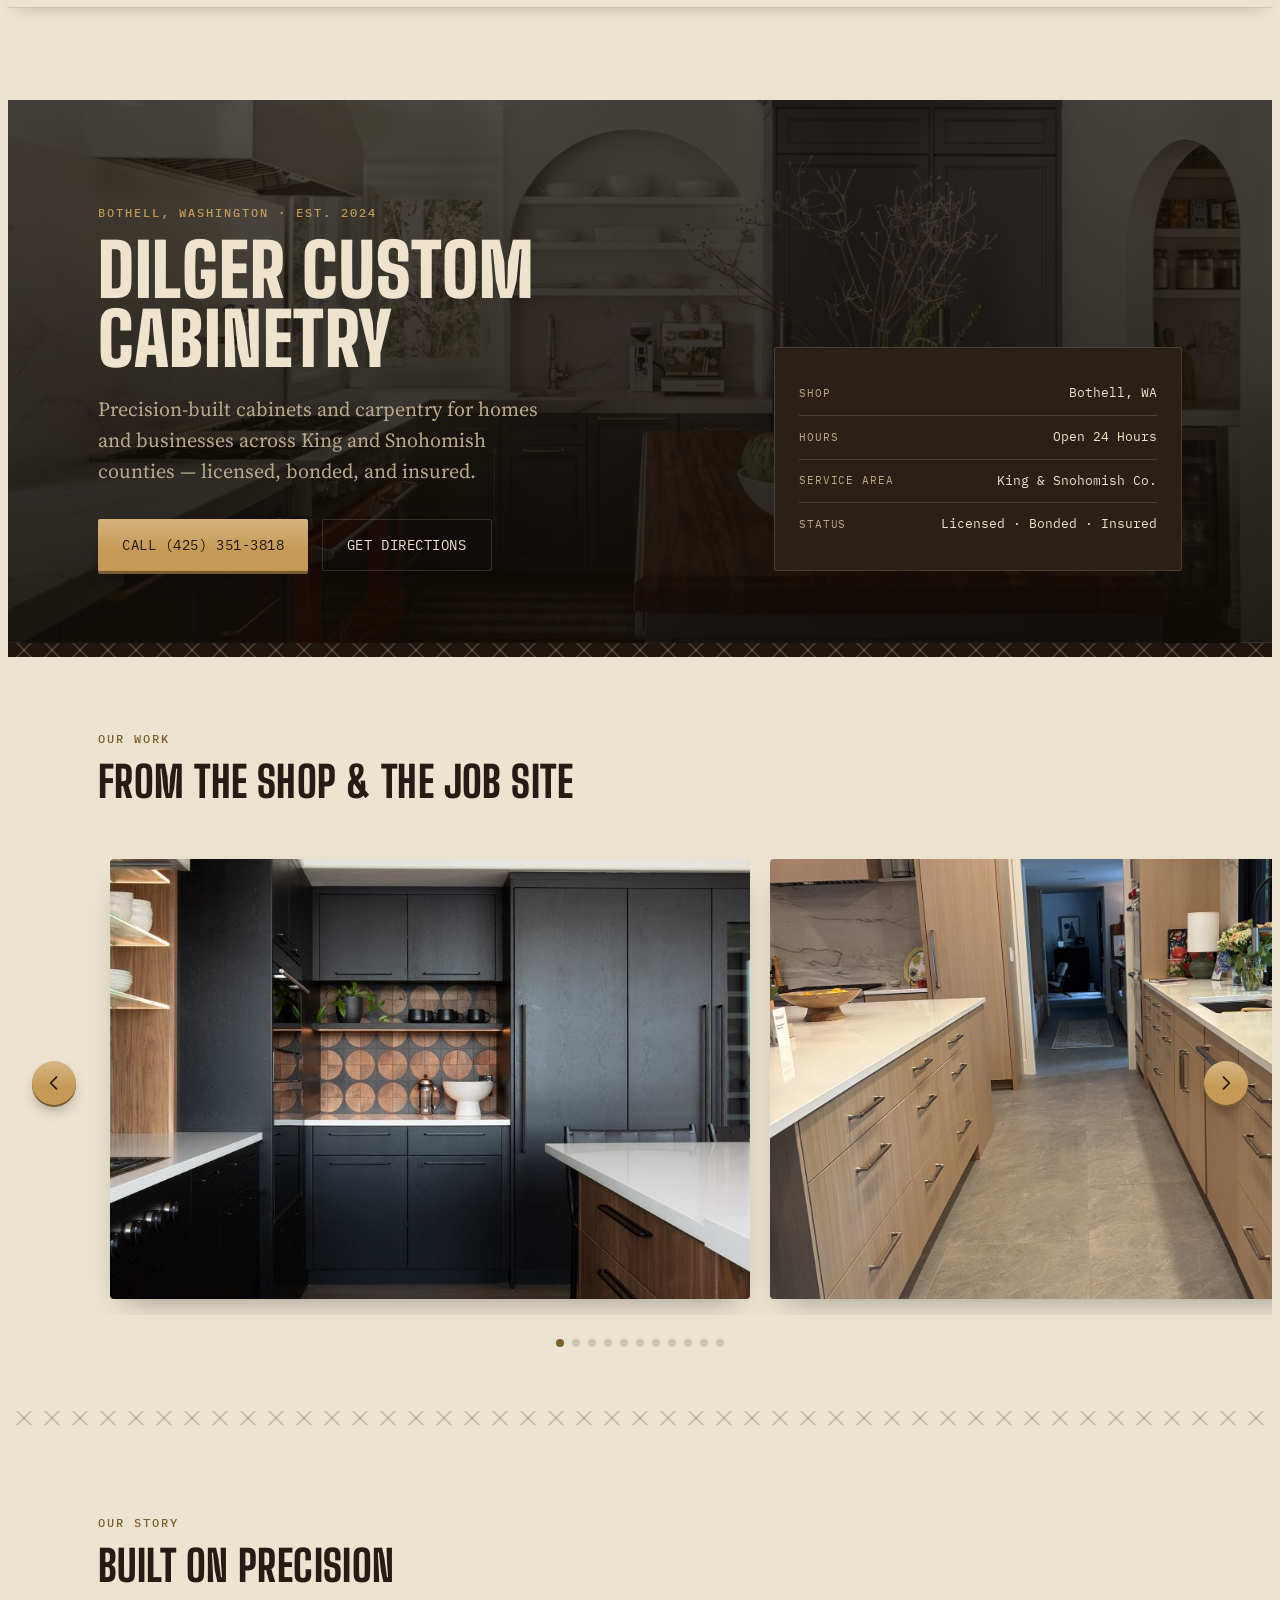
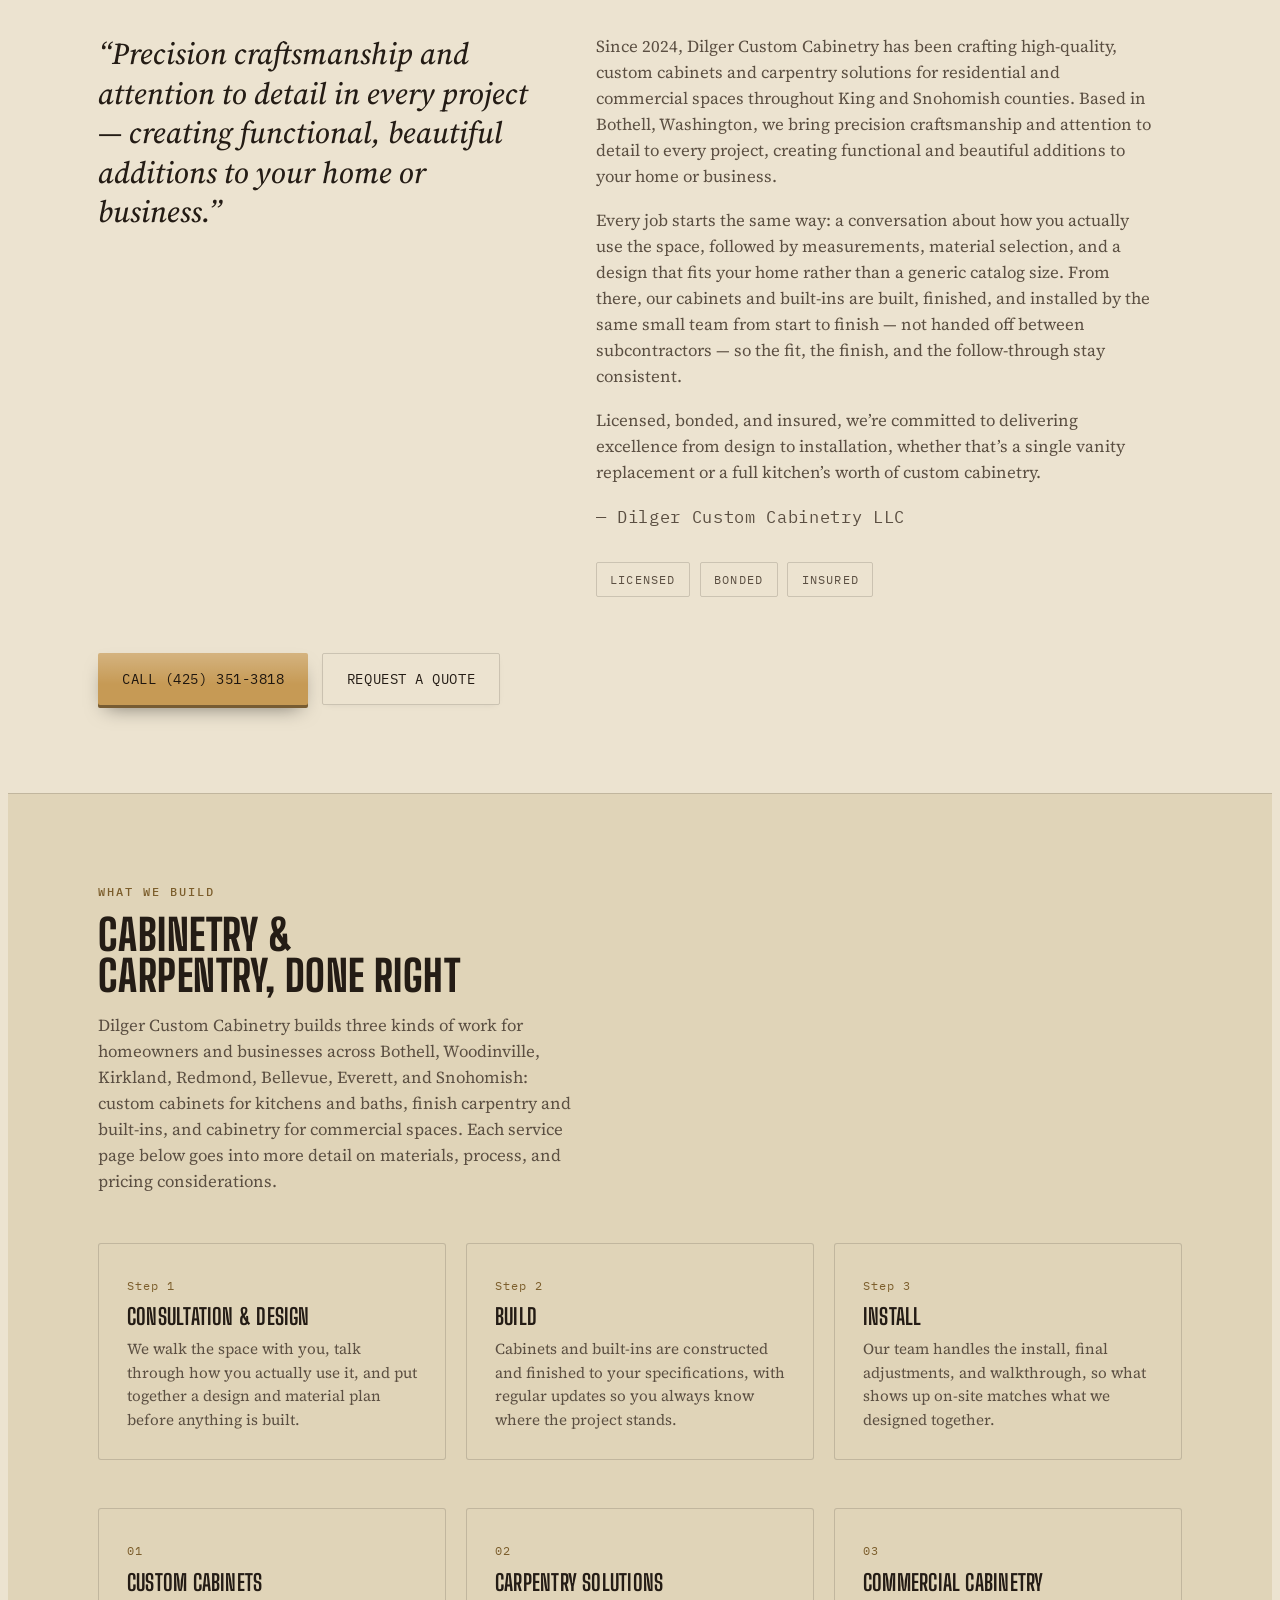
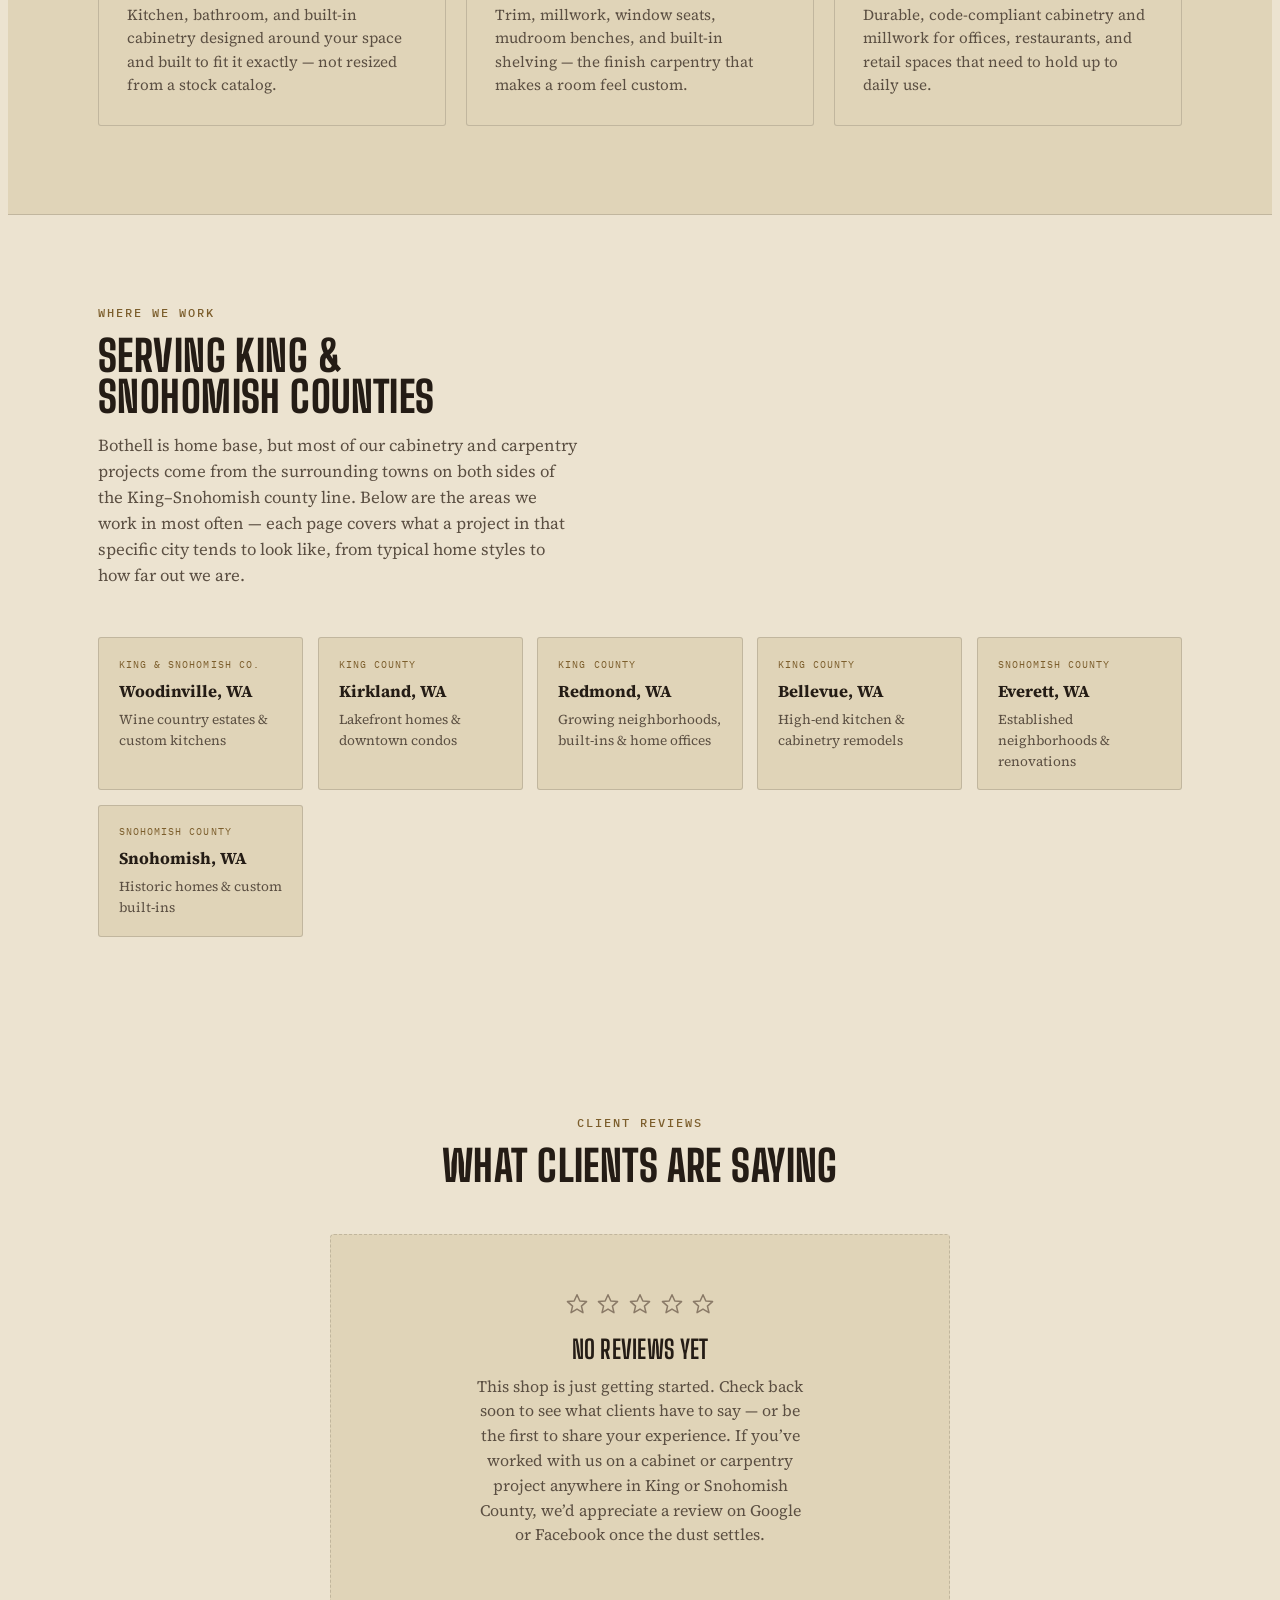
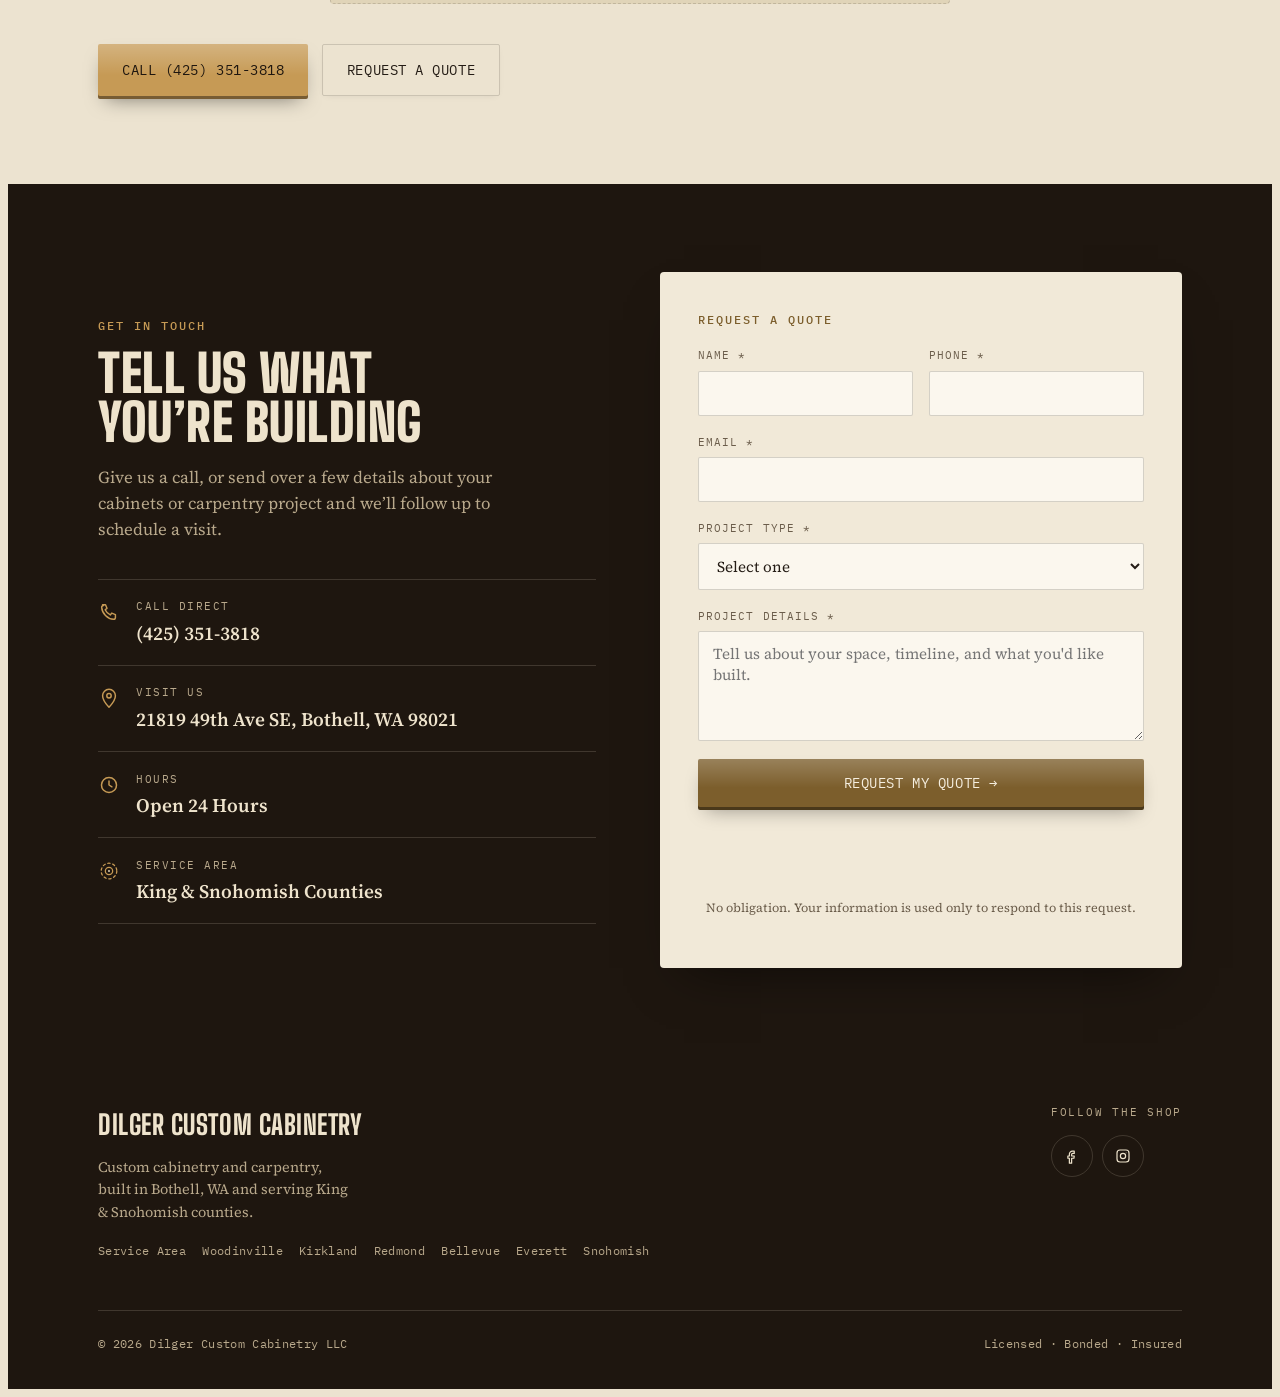
==== commit aa385a9a: "Add matching CTA buttons under About and Reviews sections Adds a Call / Request A Quote button pair " ====
--- a/index.html
+++ b/index.html
@@ -244,6 +244,10 @@
           </ul>
         </div>
       </div>
+      <div class="hero-ctas" style="margin-top:2.5rem;">
+        <a class="btn btn-primary" href="tel:+14253513818" data-call-label="about_phone_button">Call (425) 351-3818</a>
+        <a class="btn btn-ghost-light" href="/index.html#contact">Request A Quote</a>
+      </div>
     </div>
   </section>
 
@@ -351,6 +355,10 @@
         <p>This shop is just getting started. Check back soon to see what clients have to say &mdash; or be the first to share your experience. If you&rsquo;ve worked with us on a cabinet or carpentry project anywhere in King or Snohomish County, we&rsquo;d appreciate a review on Google or Facebook once the dust settles.</p>
       </div>
       <!-- Future: replace .reviews-empty with a review list + rating summary once reviews are collected. -->
+      <div class="hero-ctas" style="margin-top:2.5rem;">
+        <a class="btn btn-primary" href="tel:+14253513818" data-call-label="reviews_phone_button">Call (425) 351-3818</a>
+        <a class="btn btn-ghost-light" href="/index.html#contact">Request A Quote</a>
+      </div>
     </div>
   </section>
 
--- a/assets/site.css
+++ b/assets/site.css
@@ -147,7 +147,7 @@
   }
 
   .brand img {
-    height: 42px;
+    height: 64px;
     width: auto;
   }
 
@@ -362,6 +362,21 @@
   }
   .btn-ghost:active { box-shadow: 0 2px 6px -3px rgba(0,0,0,0.35); }
 
+  /* Ghost button for light (non-band) sections, e.g. About */
+  .btn-ghost-light {
+    border: 1px solid var(--paper-line);
+    color: var(--ink);
+    background-color: transparent;
+    box-shadow: 0 2px 8px -4px rgba(0,0,0,0.12);
+  }
+  .btn-ghost-light:hover {
+    border-color: var(--brass);
+    color: var(--brass-strong);
+    background-color: color-mix(in srgb, var(--brass) 10%, transparent);
+    box-shadow: 0 6px 16px -6px rgba(0,0,0,0.18);
+  }
+  .btn-ghost-light:active { box-shadow: 0 2px 6px -3px rgba(0,0,0,0.15); }
+
   .hero-card {
     border: 1px solid var(--band-line);
     border-radius: 3px;
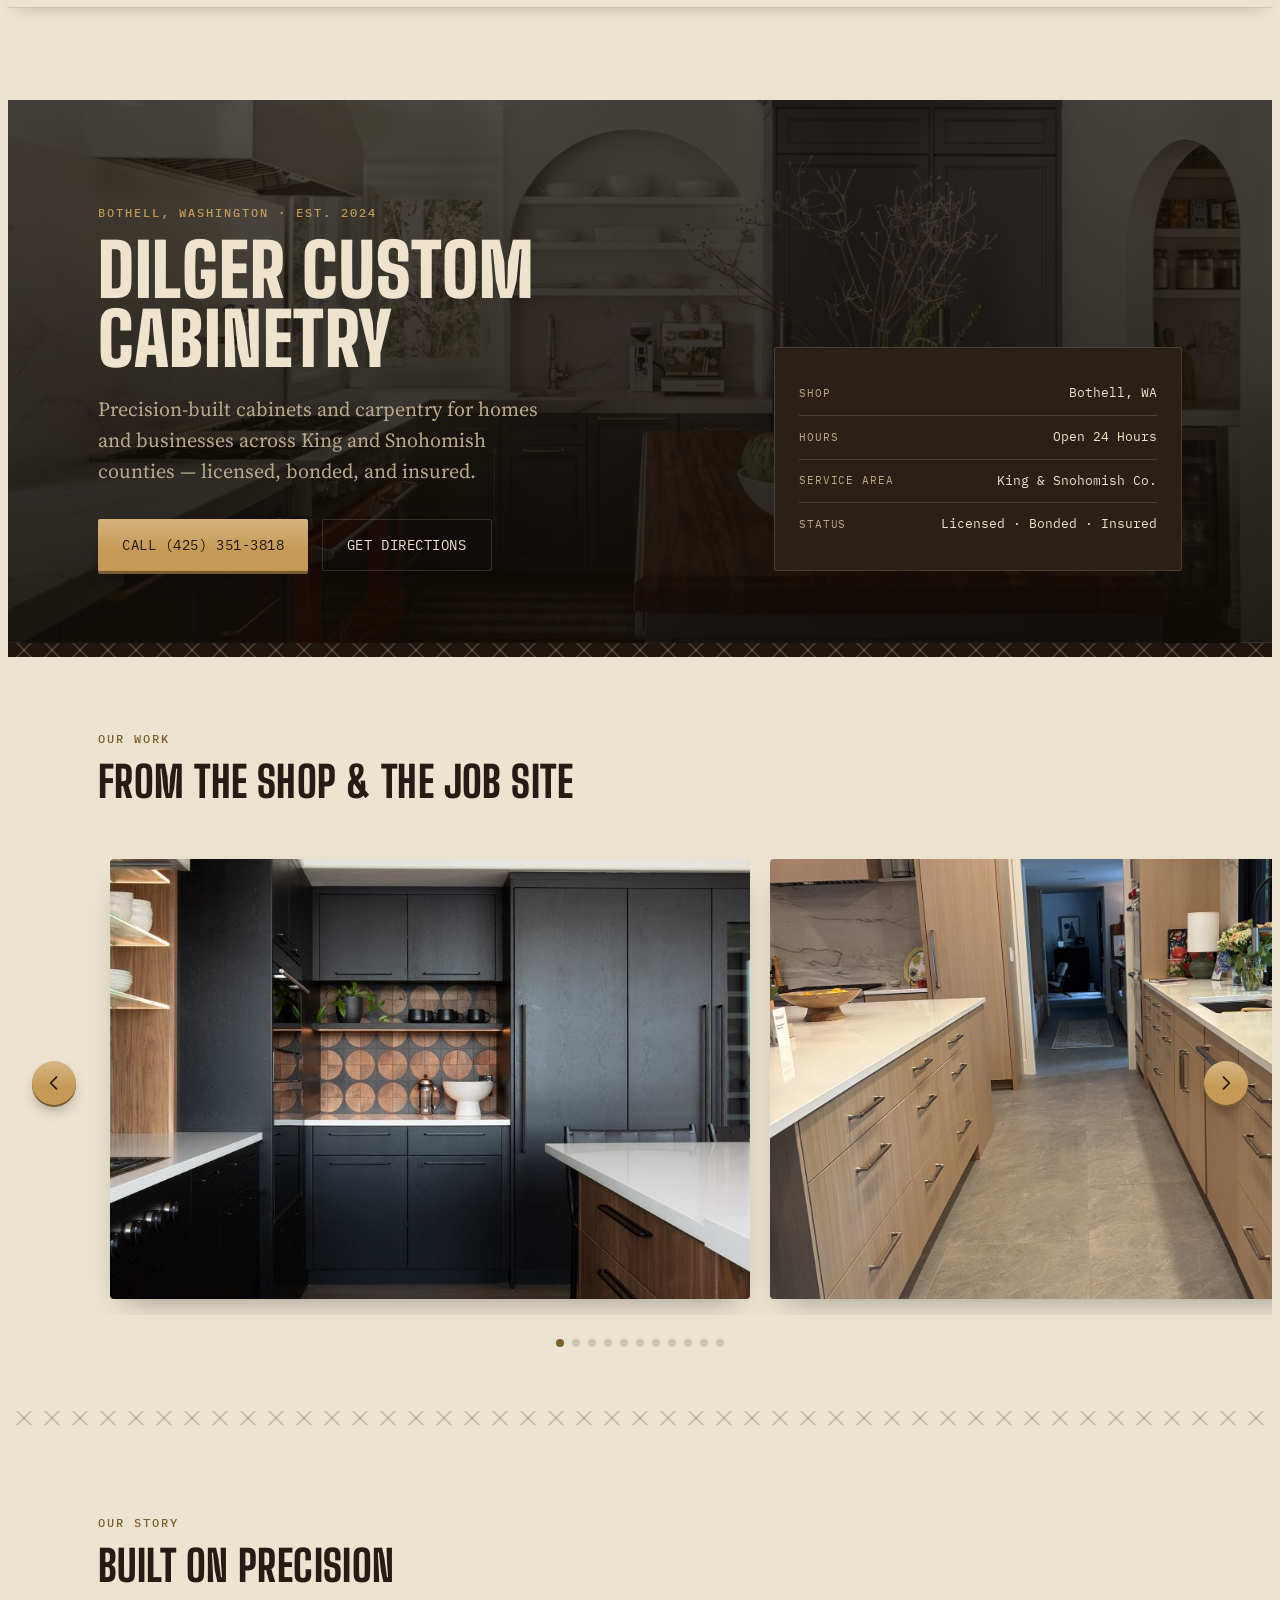
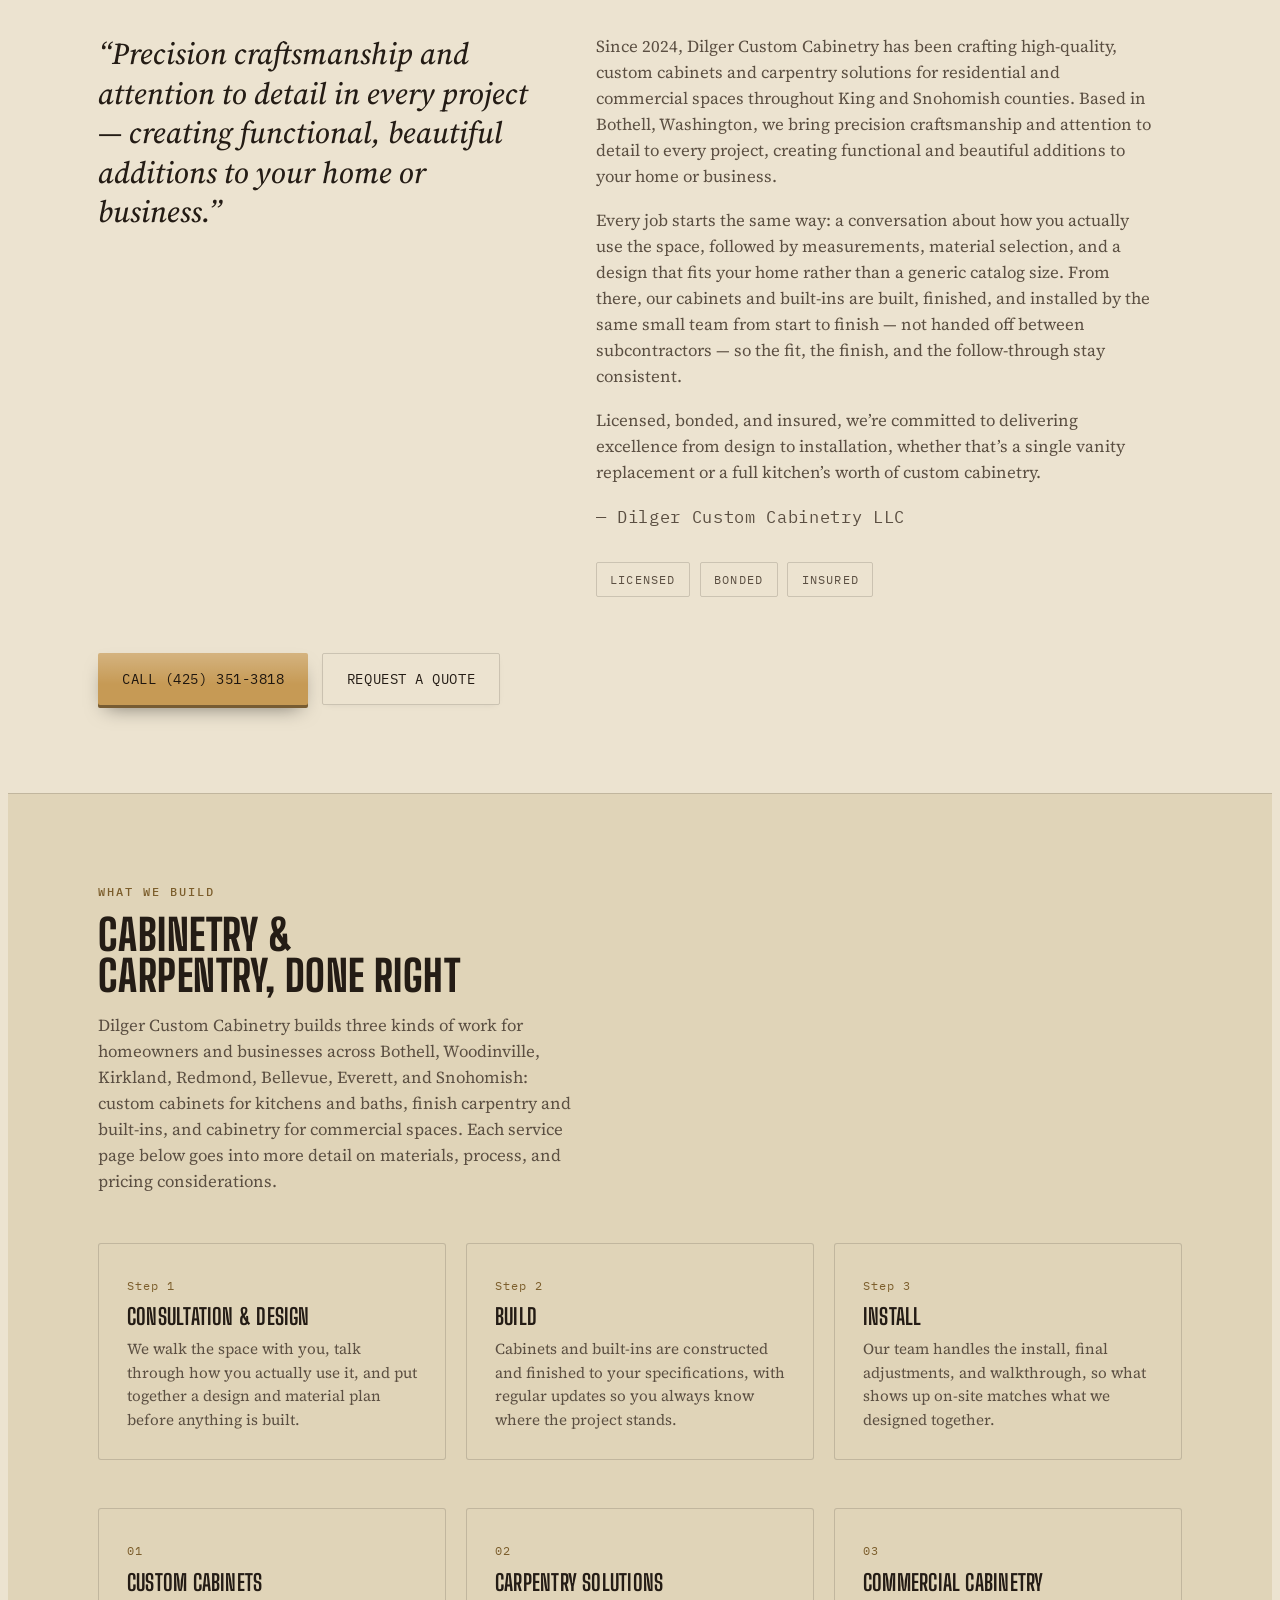
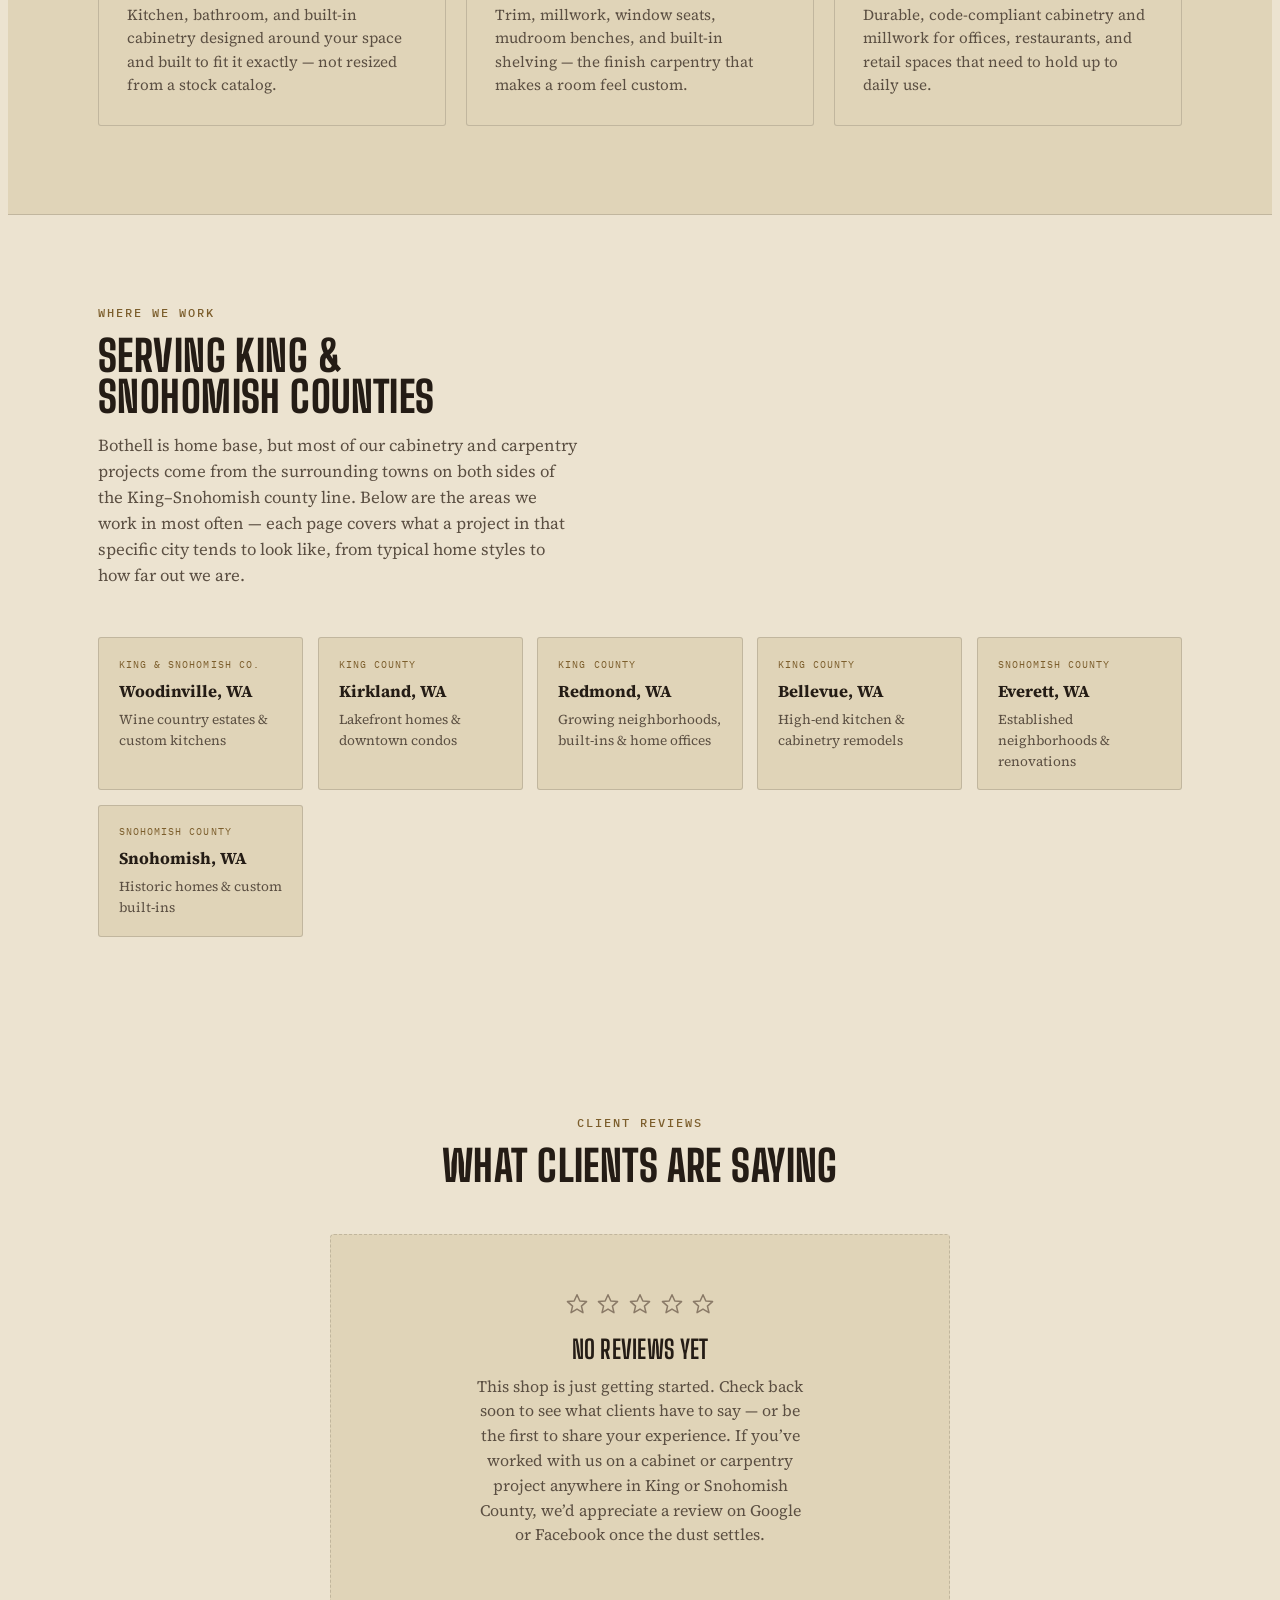
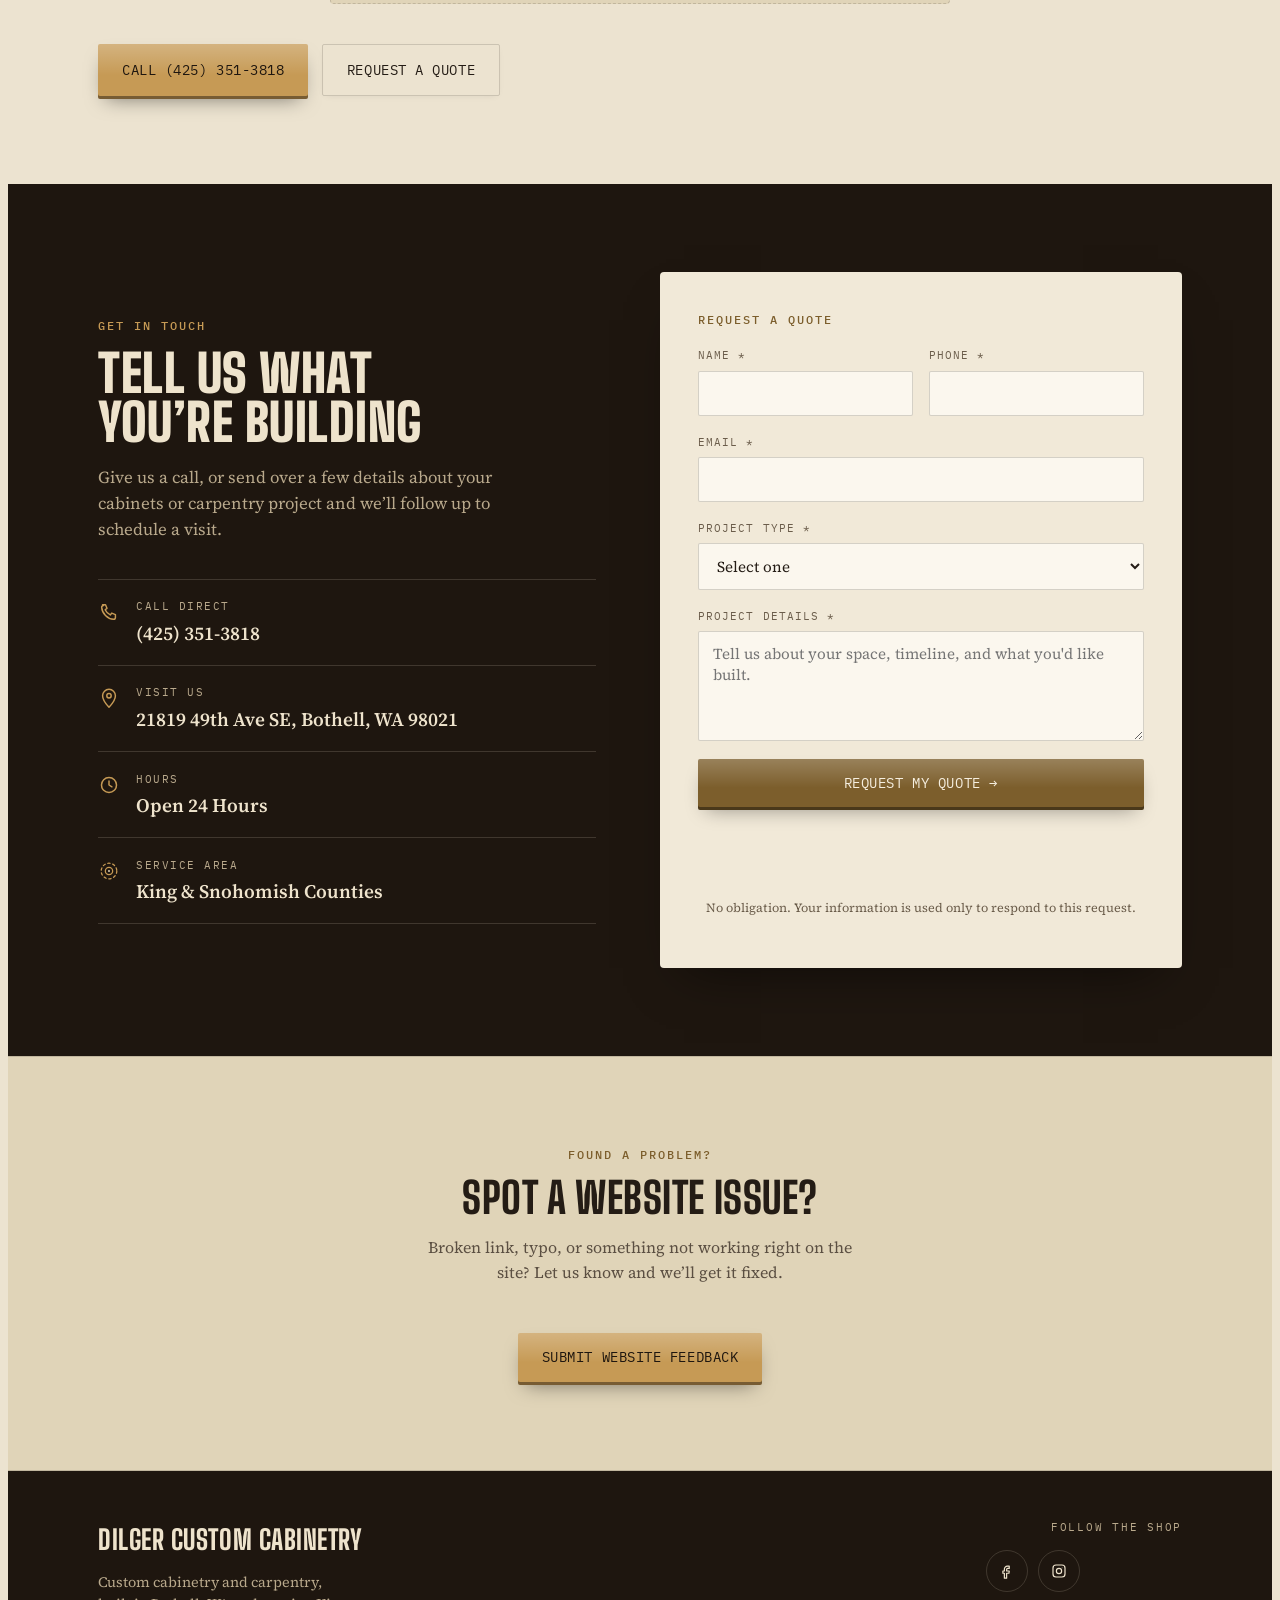
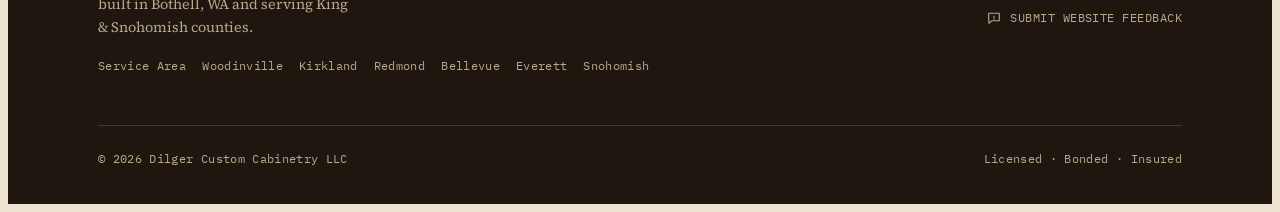
==== commit f78becb5: "Add website feedback form and site-wide entry points New /feedback.html page with its own Netlify fo" ====
--- a/index.html
+++ b/index.html
@@ -126,6 +126,7 @@
       <li><a href="/index.html#locations">Locations</a></li>
       <li><a href="/index.html#reviews">Reviews</a></li>
       <li><a href="/index.html#contact">Contact</a></li>
+      <li><a href="/index.html#website-issue">Website Issue?</a></li>
       <li><a class="nav-call" href="tel:+14253513818" data-call-label="header_phone_button">Call (425) 351-3818</a></li>
     </ul>
     <button class="nav-toggle" id="navToggle" aria-label="Toggle menu" aria-expanded="false" aria-controls="navLinks">
@@ -403,7 +404,11 @@
 
       <div class="quote-card">
         <span class="eyebrow">Request A Quote</span>
-        <form class="quote-form" id="quoteForm">
+        <form class="quote-form" id="quoteForm" name="quote-request" method="POST" action="/" data-netlify="true" data-netlify-honeypot="bot-field" data-ga-event="generate_lead" data-ga-label="quote_form" data-success-message="Thanks — we&rsquo;ve got your request and will follow up soon.">
+          <input type="hidden" name="form-name" value="quote-request">
+          <p style="position:absolute; left:-9999px;" aria-hidden="true">
+            <label>Don&rsquo;t fill this out if you&rsquo;re human: <input name="bot-field" tabindex="-1" autocomplete="off"></label>
+          </p>
           <div class="quote-form-grid">
             <div class="quote-field">
               <label for="qName">Name *</label>
@@ -434,9 +439,22 @@
             <textarea id="qDetails" name="details" required placeholder="Tell us about your space, timeline, and what you'd like built."></textarea>
           </div>
           <button type="submit" class="btn quote-submit">Request My Quote &rarr;</button>
-          <p class="quote-status" id="quoteStatus" role="status" aria-live="polite"></p>
+          <p class="quote-status form-status" id="quoteStatus" role="status" aria-live="polite"></p>
           <p class="quote-disclaimer">No obligation. Your information is used only to respond to this request.</p>
         </form>
+      </div>
+    </div>
+  </section>
+
+  <section id="website-issue" style="background:var(--paper-raised); border-top:1px solid var(--paper-line); border-bottom:1px solid var(--paper-line);">
+    <div class="wrap" style="text-align:center;">
+      <div class="section-head" style="margin-inline:auto; text-align:center;" data-reveal>
+        <span class="eyebrow">Found A Problem?</span>
+        <h2>Spot A Website Issue?</h2>
+        <p style="margin-top:1rem; color:var(--ink-soft); max-width:56ch; margin-inline:auto;">Broken link, typo, or something not working right on the site? Let us know and we&rsquo;ll get it fixed.</p>
+      </div>
+      <div class="hero-ctas" style="justify-content:center; margin-top:2rem;" data-reveal>
+        <a class="btn btn-primary" href="/feedback.html">Submit Website Feedback</a>
       </div>
     </div>
   </section>
@@ -479,6 +497,10 @@
             </a>
           </li>
         </ul>
+        <a class="feedback-link" href="/feedback.html">
+          <svg viewBox="0 0 24 24" fill="none" stroke="currentColor" stroke-width="1.6" stroke-linecap="round" stroke-linejoin="round"><path d="M4 5h16v11H9l-4.5 4V16H4V5z"/><path d="M12 9.2v3M12 14.6h.01"/></svg>
+          Submit Website Feedback
+        </a>
       </div>
     </div>
     <div class="footer-bottom">
--- a/assets/site.css
+++ b/assets/site.css
@@ -1048,6 +1048,23 @@
   }
   .footer-areas a:hover { color: var(--band-accent); border-color: var(--band-accent); }
 
+  .feedback-link {
+    display: inline-flex;
+    align-items: center;
+    gap: 0.5rem;
+    margin-top: 1.1rem;
+    font-family: 'IBM Plex Mono', 'Courier New', monospace;
+    font-size: 0.72rem;
+    letter-spacing: 0.04em;
+    text-transform: uppercase;
+    color: var(--band-fg-soft);
+    text-decoration: none;
+    border-bottom: 1px solid transparent;
+    transition: color 150ms ease, border-color 150ms ease;
+  }
+  .feedback-link:hover { color: var(--band-accent); border-color: var(--band-accent); }
+  .feedback-link svg { width: 16px; height: 16px; flex-shrink: 0; }
+
   /* ---------- Mid-page CTA band ---------- */
   .cta-band {
     text-align: center;
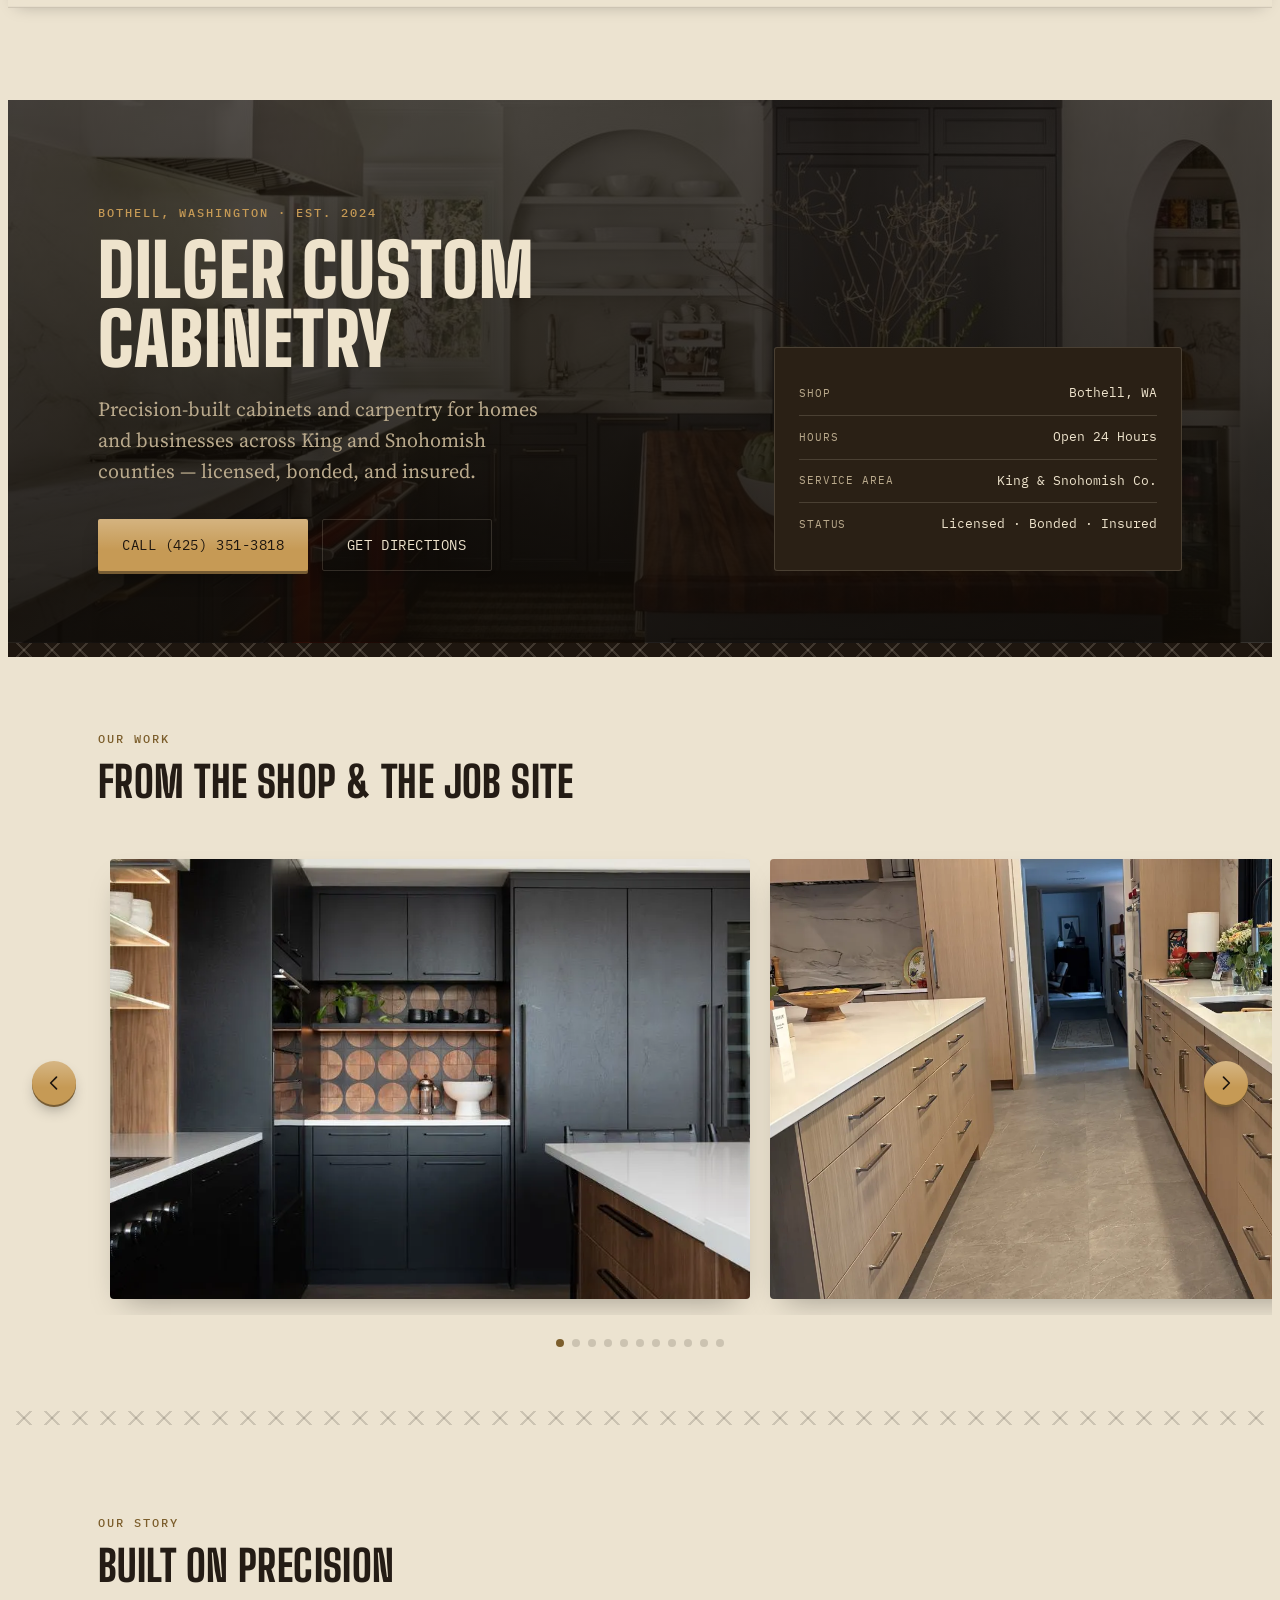
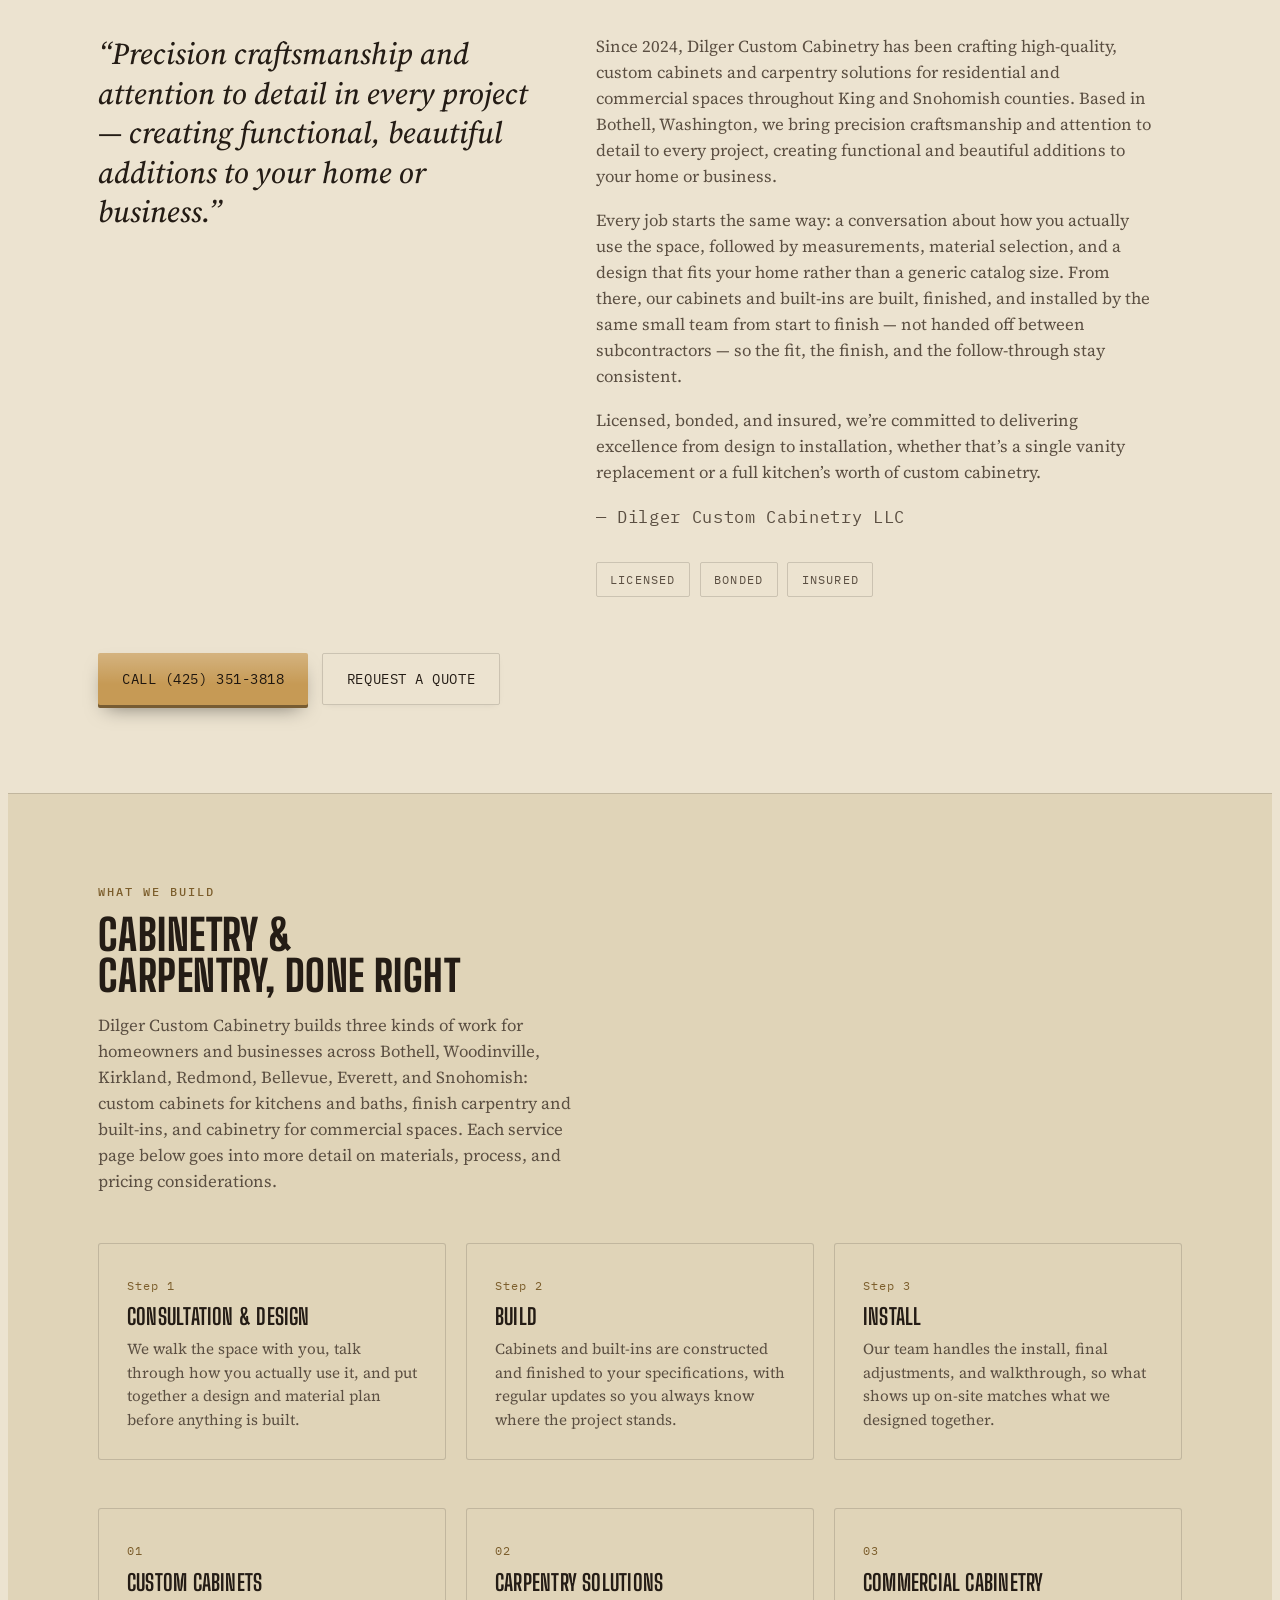
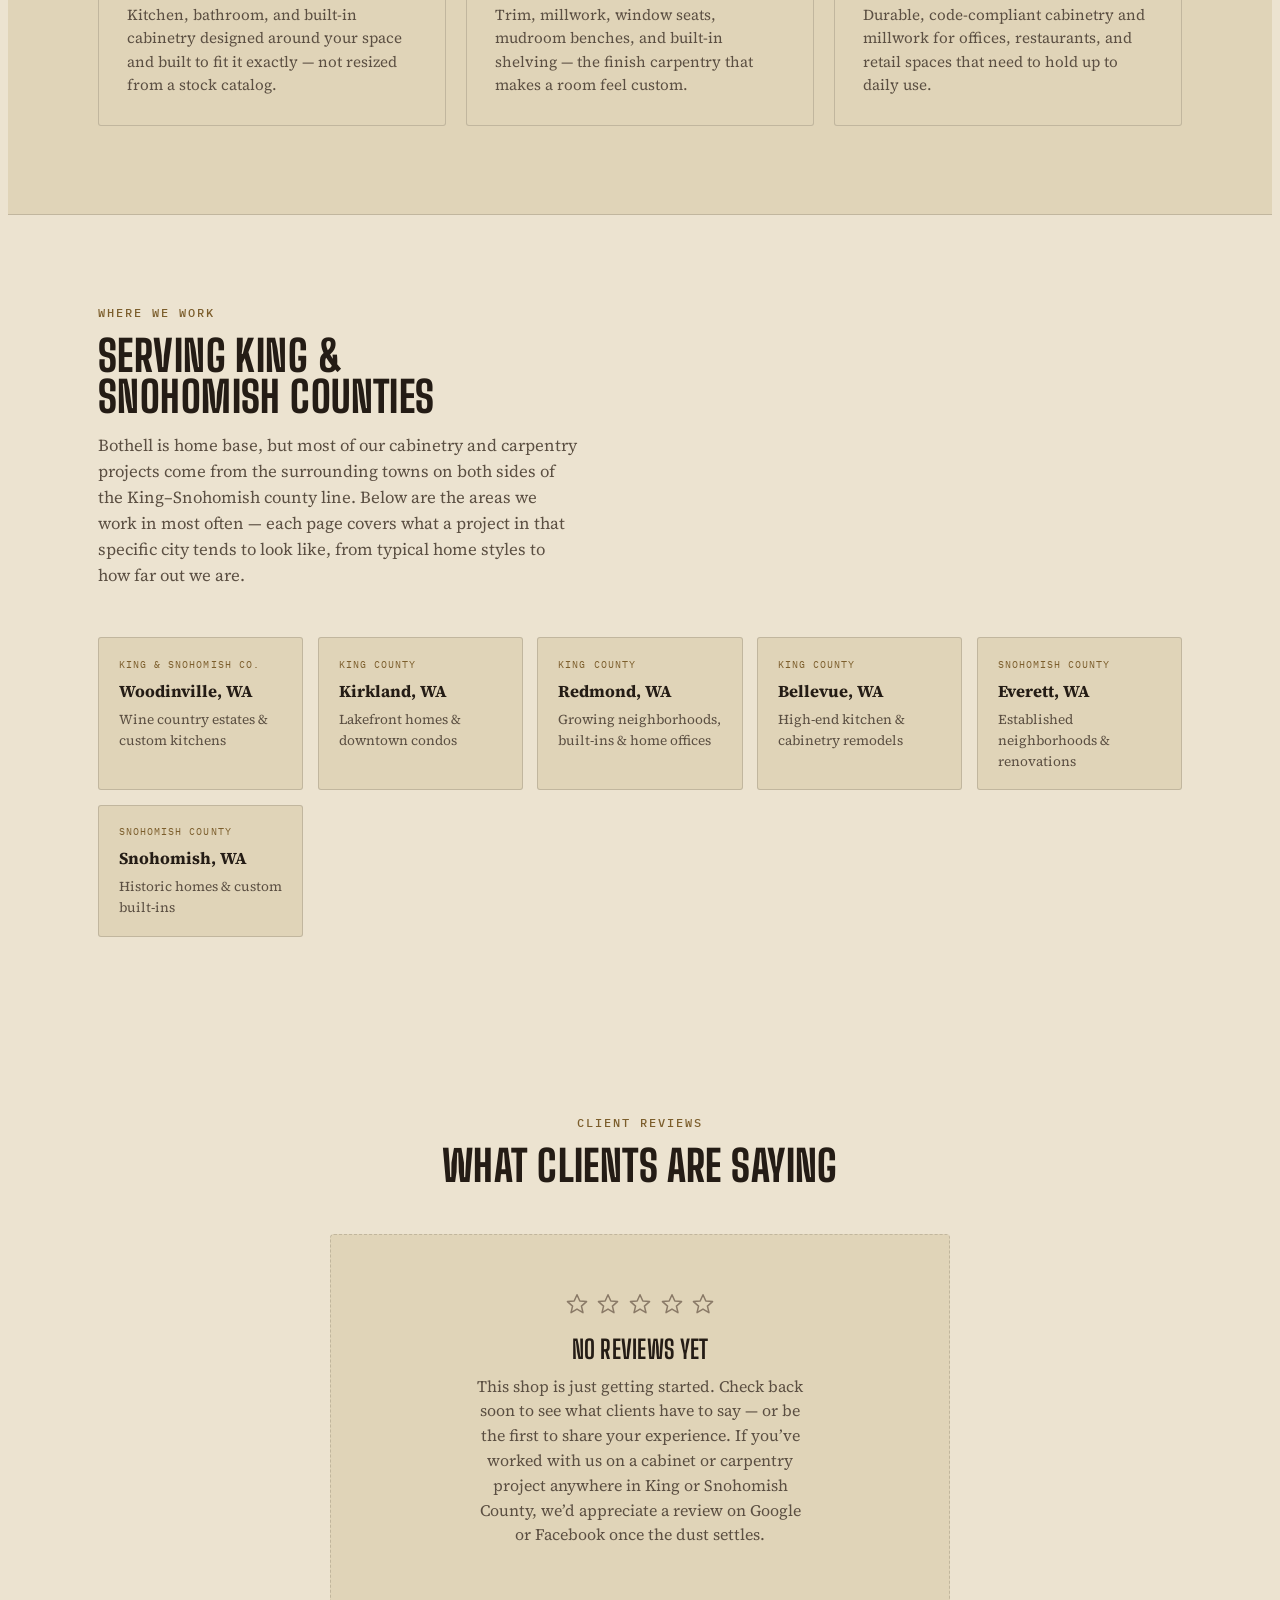
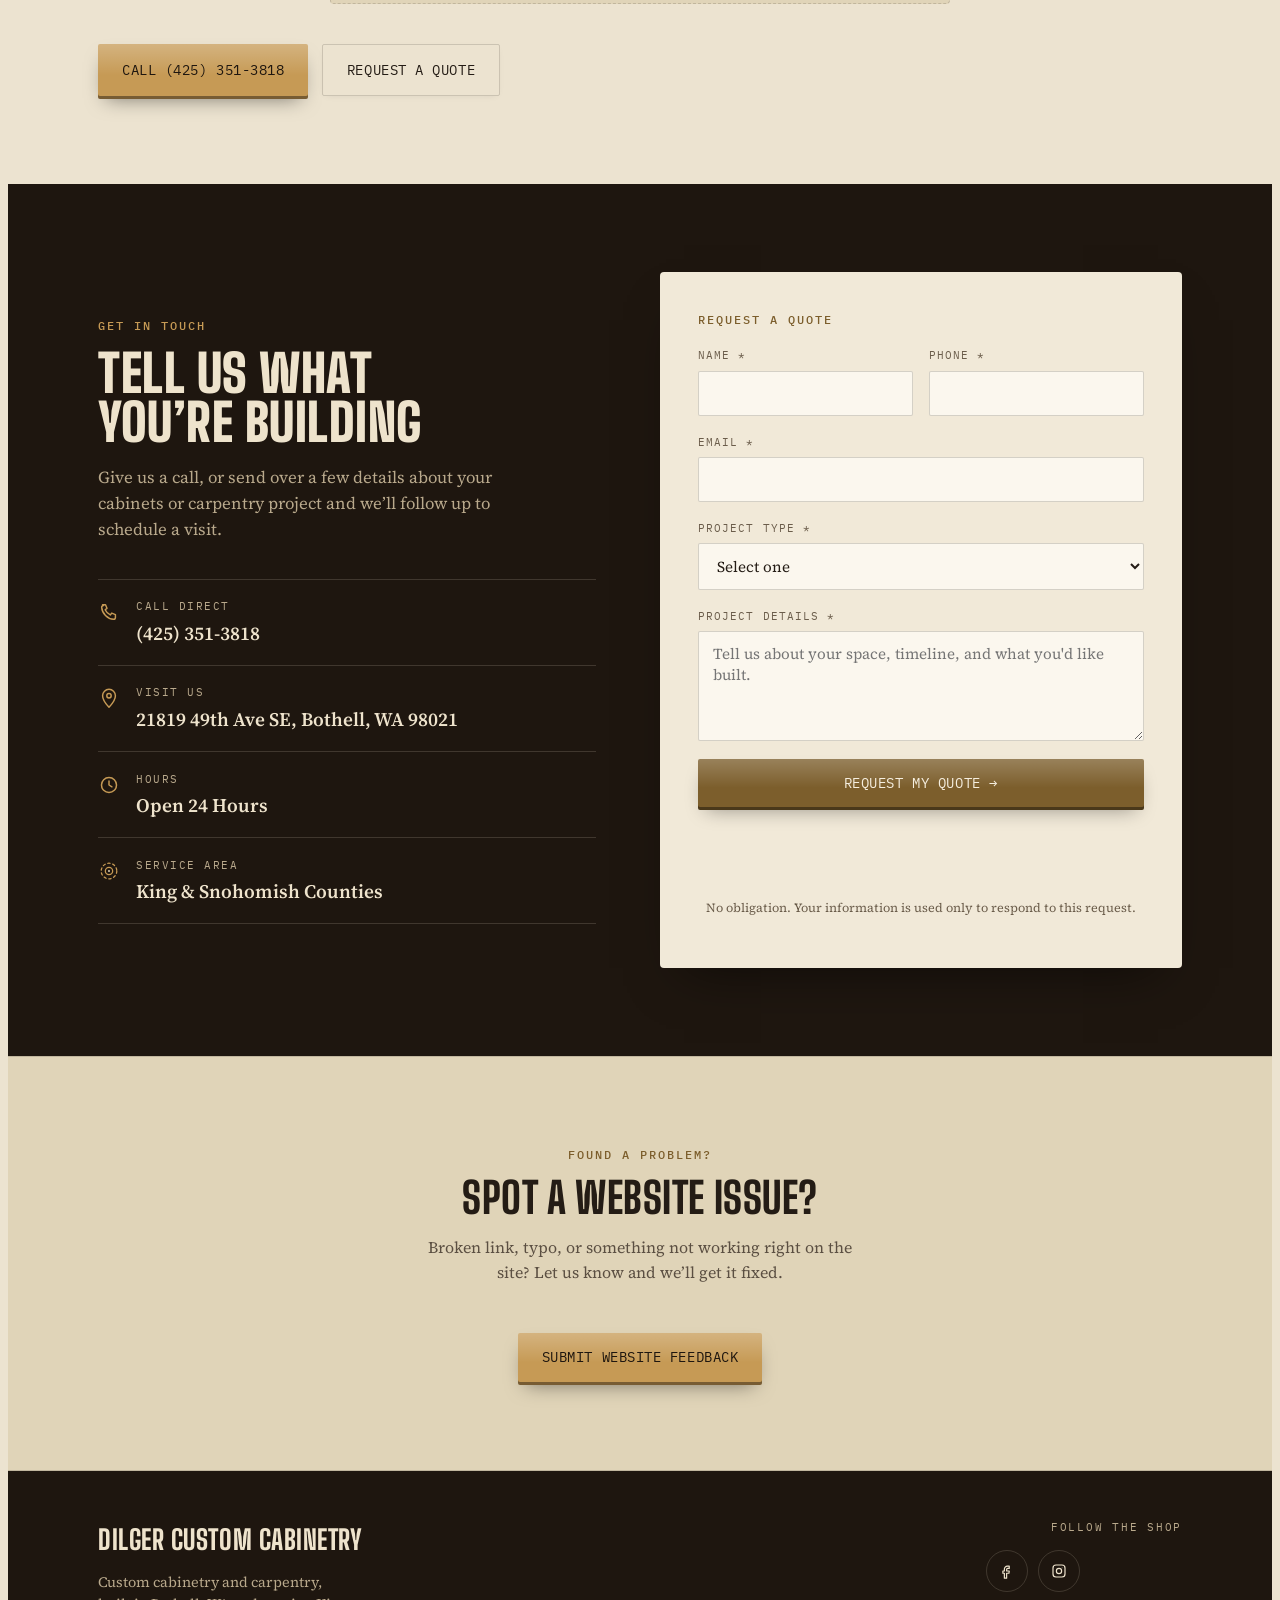
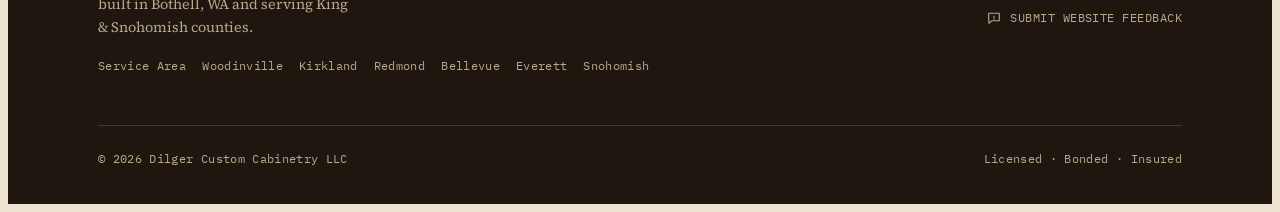
==== commit 7e1da02a: "Serve gallery photos as WebP Convert the 11 gallery photos to WebP at 1200px max width (2.8 MB to 1." ====
--- a/index.html
+++ b/index.html
@@ -115,18 +115,18 @@
 
 <nav class="site-nav">
   <div class="wrap nav-row">
-    <a class="brand" href="/index.html">
+    <a class="brand" href="/">
       <img class="logo-light" src="/images/logo-light.png" alt="Dilger Custom Cabinetry" width="1249" height="420">
       <img class="logo-dark" src="/images/logo-dark.png" alt="Dilger Custom Cabinetry" width="1249" height="420">
     </a>
     <ul class="nav-links" id="navLinks">
-      <li><a href="/index.html">Home</a></li>
-      <li><a href="/index.html#about">About</a></li>
-      <li><a href="/index.html#services">Services</a></li>
-      <li><a href="/index.html#locations">Locations</a></li>
-      <li><a href="/index.html#reviews">Reviews</a></li>
-      <li><a href="/index.html#contact">Contact</a></li>
-      <li><a href="/index.html#website-issue">Website Issue?</a></li>
+      <li><a href="/">Home</a></li>
+      <li><a href="/#about">About</a></li>
+      <li><a href="/#services">Services</a></li>
+      <li><a href="/#locations">Locations</a></li>
+      <li><a href="/#reviews">Reviews</a></li>
+      <li><a href="/#contact">Contact</a></li>
+      <li><a href="/#website-issue">Website Issue?</a></li>
       <li><a class="nav-call" href="tel:+14253513818" data-call-label="header_phone_button">Call (425) 351-3818</a></li>
     </ul>
     <button class="nav-toggle" id="navToggle" aria-label="Toggle menu" aria-expanded="false" aria-controls="navLinks">
@@ -183,37 +183,37 @@
       </button>
       <div class="gallery-track" id="galleryTrack" tabindex="0" aria-label="Project photo gallery, scrollable">
         <figure class="gallery-slide">
-          <img src="/images/gallery/kitchen-modern-black-walnut.jpg" alt="Modern matte black kitchen cabinetry with warm walnut wood accents and a circular tile backsplash" width="853" height="1280" loading="lazy">
-        </figure>
-        <figure class="gallery-slide">
-          <img src="/images/gallery/kitchen-oak-stone-backsplash.jpg" alt="Bright kitchen with light oak cabinetry and a full-height stone slab backsplash" width="1600" height="2133" loading="lazy">
-        </figure>
-        <figure class="gallery-slide">
-          <img src="/images/gallery/bathroom-spa-vanity.jpg" alt="Spa-style bathroom with a floating white vanity, oak tall cabinetry, and gray tile" width="1600" height="2133" loading="lazy">
-        </figure>
-        <figure class="gallery-slide">
-          <img src="/images/gallery/mudroom-sage-cabinet.jpg" alt="Sage green mudroom cabinet with open shelving, a butcher block bench top, and coat hooks" width="1600" height="1200" loading="lazy">
-        </figure>
-        <figure class="gallery-slide">
-          <img src="/images/gallery/mudroom-bench-hooks.jpg" alt="Built-in mudroom bench with wood coat hooks and a tall oak storage cabinet" width="1600" height="1200" loading="lazy">
-        </figure>
-        <figure class="gallery-slide">
-          <img src="/images/gallery/built-in-shelving-fireplace.jpg" alt="White built-in shelving and cabinetry beside a brick fireplace" width="1600" height="2133" loading="lazy">
-        </figure>
-        <figure class="gallery-slide">
-          <img src="/images/gallery/built-in-bench-seating.jpg" alt="Built-in navy blue L-shaped bench seating along two walls with a window above" width="1600" height="1200" loading="lazy">
-        </figure>
-        <figure class="gallery-slide">
-          <img src="/images/gallery/built-in-shelving-styled.jpg" alt="White built-in shelving styled with books, glassware, and bottles under integrated lighting" width="1600" height="2133" loading="lazy">
-        </figure>
-        <figure class="gallery-slide">
-          <img src="/images/gallery/laundry-utility-cabinets.jpg" alt="Tall oak pantry cabinets and a built-in fold-down counter in a laundry and utility room" width="1600" height="1200" loading="lazy">
-        </figure>
-        <figure class="gallery-slide">
-          <img src="/images/gallery/shop-oak-cabinet.jpg" alt="Unfinished oak cabinet on a workbench in the shop, surrounded by woodworking tools and clamps" width="1600" height="1200" loading="lazy">
-        </figure>
-        <figure class="gallery-slide">
-          <img src="/images/gallery/cabinet-joinery-detail.jpg" alt="Close-up of custom cabinet joinery, hinges, and internal dividers during construction" width="1600" height="2133" loading="lazy">
+          <img src="/images/gallery/kitchen-modern-black-walnut.webp" alt="Modern matte black kitchen cabinetry with warm walnut wood accents and a circular tile backsplash" width="853" height="1280" loading="lazy">
+        </figure>
+        <figure class="gallery-slide">
+          <img src="/images/gallery/kitchen-oak-stone-backsplash.webp" alt="Bright kitchen with light oak cabinetry and a full-height stone slab backsplash" width="1200" height="1600" loading="lazy">
+        </figure>
+        <figure class="gallery-slide">
+          <img src="/images/gallery/bathroom-spa-vanity.webp" alt="Spa-style bathroom with a floating white vanity, oak tall cabinetry, and gray tile" width="1200" height="1600" loading="lazy">
+        </figure>
+        <figure class="gallery-slide">
+          <img src="/images/gallery/mudroom-sage-cabinet.webp" alt="Sage green mudroom cabinet with open shelving, a butcher block bench top, and coat hooks" width="1200" height="900" loading="lazy">
+        </figure>
+        <figure class="gallery-slide">
+          <img src="/images/gallery/mudroom-bench-hooks.webp" alt="Built-in mudroom bench with wood coat hooks and a tall oak storage cabinet" width="1200" height="900" loading="lazy">
+        </figure>
+        <figure class="gallery-slide">
+          <img src="/images/gallery/built-in-shelving-fireplace.webp" alt="White built-in shelving and cabinetry beside a brick fireplace" width="1200" height="1600" loading="lazy">
+        </figure>
+        <figure class="gallery-slide">
+          <img src="/images/gallery/built-in-bench-seating.webp" alt="Built-in navy blue L-shaped bench seating along two walls with a window above" width="1200" height="900" loading="lazy">
+        </figure>
+        <figure class="gallery-slide">
+          <img src="/images/gallery/built-in-shelving-styled.webp" alt="White built-in shelving styled with books, glassware, and bottles under integrated lighting" width="1200" height="1600" loading="lazy">
+        </figure>
+        <figure class="gallery-slide">
+          <img src="/images/gallery/laundry-utility-cabinets.webp" alt="Tall oak pantry cabinets and a built-in fold-down counter in a laundry and utility room" width="1200" height="900" loading="lazy">
+        </figure>
+        <figure class="gallery-slide">
+          <img src="/images/gallery/shop-oak-cabinet.webp" alt="Unfinished oak cabinet on a workbench in the shop, surrounded by woodworking tools and clamps" width="1200" height="900" loading="lazy">
+        </figure>
+        <figure class="gallery-slide">
+          <img src="/images/gallery/cabinet-joinery-detail.webp" alt="Close-up of custom cabinet joinery, hinges, and internal dividers during construction" width="1200" height="1600" loading="lazy">
         </figure>
       </div>
       <button class="gallery-arrow gallery-next" aria-label="Next photo">
@@ -247,7 +247,7 @@
       </div>
       <div class="hero-ctas" style="margin-top:2.5rem;">
         <a class="btn btn-primary" href="tel:+14253513818" data-call-label="about_phone_button">Call (425) 351-3818</a>
-        <a class="btn btn-ghost-light" href="/index.html#contact">Request A Quote</a>
+        <a class="btn btn-ghost-light" href="/#contact">Request A Quote</a>
       </div>
     </div>
   </section>
@@ -358,7 +358,7 @@
       <!-- Future: replace .reviews-empty with a review list + rating summary once reviews are collected. -->
       <div class="hero-ctas" style="margin-top:2.5rem;">
         <a class="btn btn-primary" href="tel:+14253513818" data-call-label="reviews_phone_button">Call (425) 351-3818</a>
-        <a class="btn btn-ghost-light" href="/index.html#contact">Request A Quote</a>
+        <a class="btn btn-ghost-light" href="/#contact">Request A Quote</a>
       </div>
     </div>
   </section>
@@ -468,7 +468,7 @@
         <span class="brand-mark">Dilger Custom Cabinetry</span>
         <p class="footer-tagline">Custom cabinetry and carpentry, built in Bothell, WA and serving King &amp; Snohomish counties.</p>
         <ul class="footer-areas">
-          <li><a href="/index.html#locations">Service Area</a></li>
+          <li><a href="/#locations">Service Area</a></li>
           <li><a href="/locations/woodinville.html">Woodinville</a></li>
           <li><a href="/locations/kirkland.html">Kirkland</a></li>
           <li><a href="/locations/redmond.html">Redmond</a></li>
--- a/assets/site.css
+++ b/assets/site.css
@@ -975,6 +975,7 @@
   .content-columns img {
     border-radius: 4px;
     width: 100%;
+    height: 340px;
     object-fit: cover;
     box-shadow: 0 14px 30px -14px rgba(0,0,0,0.35);
   }
